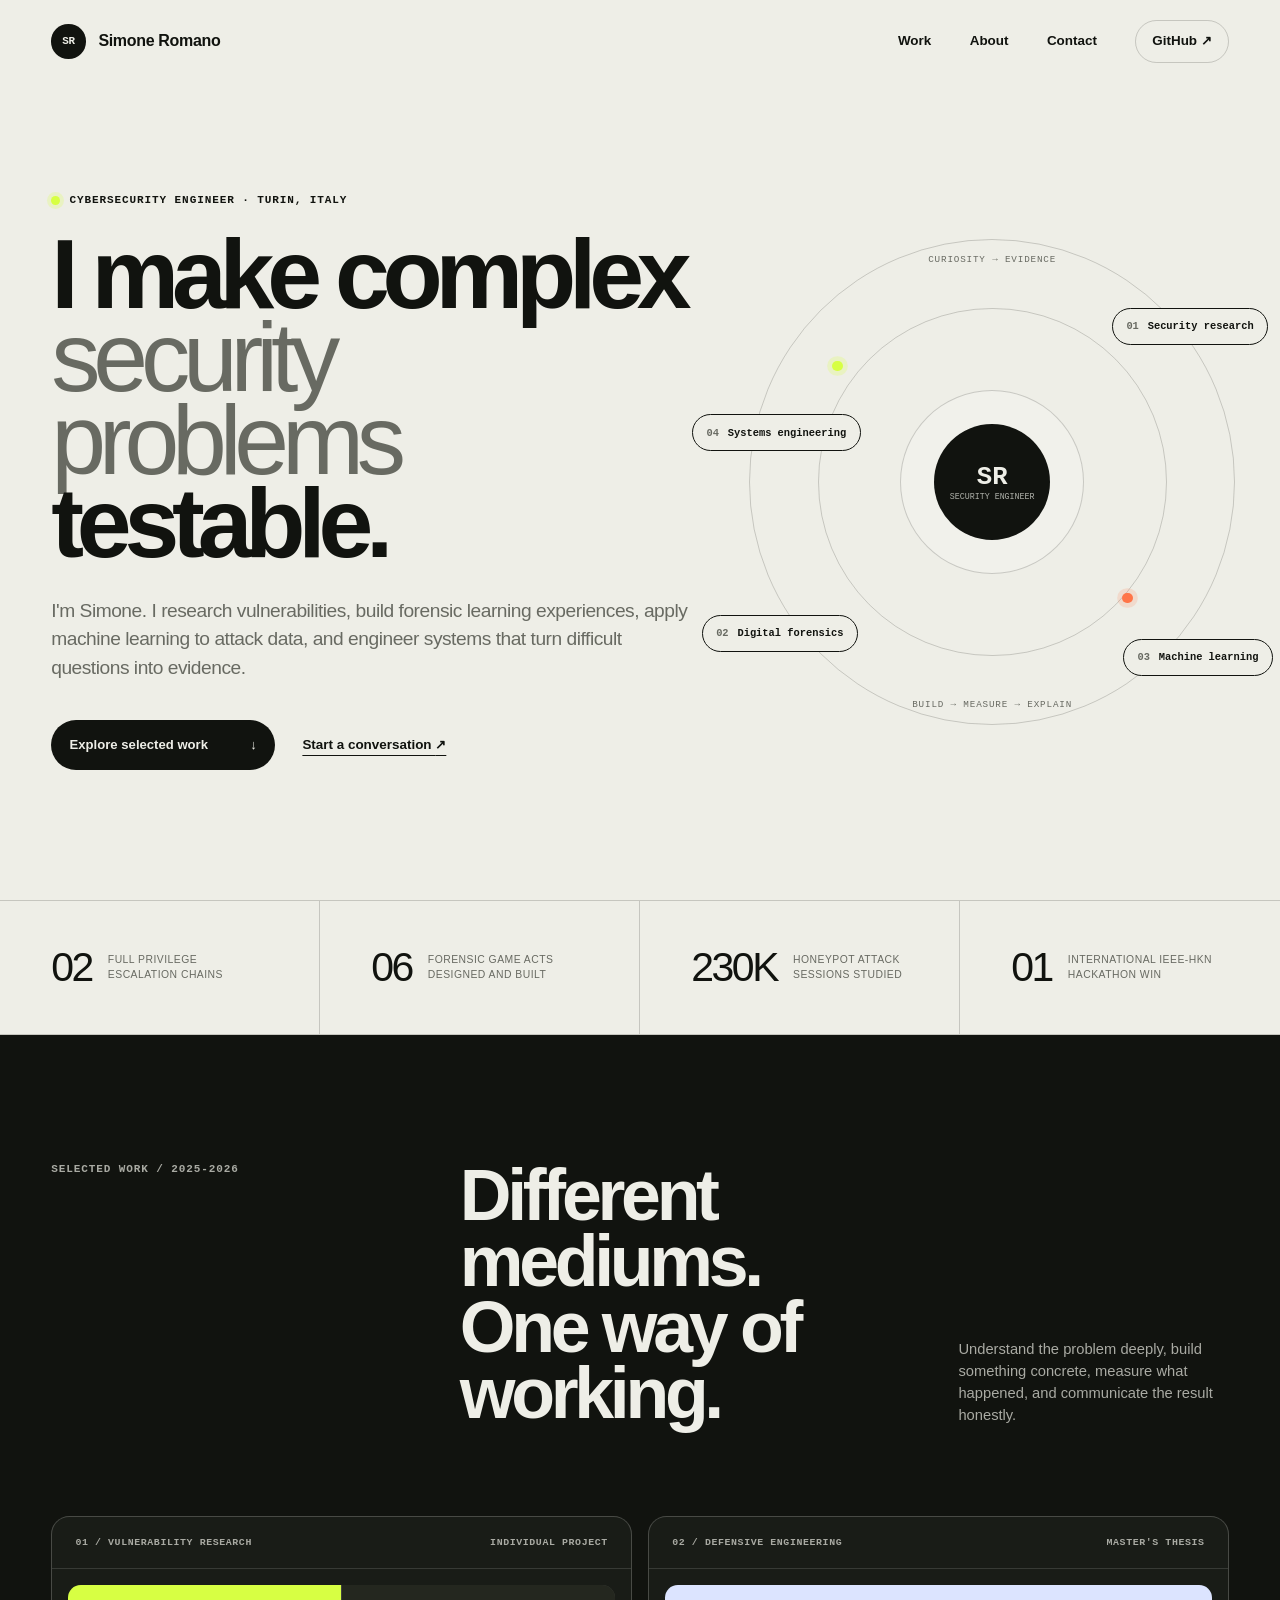
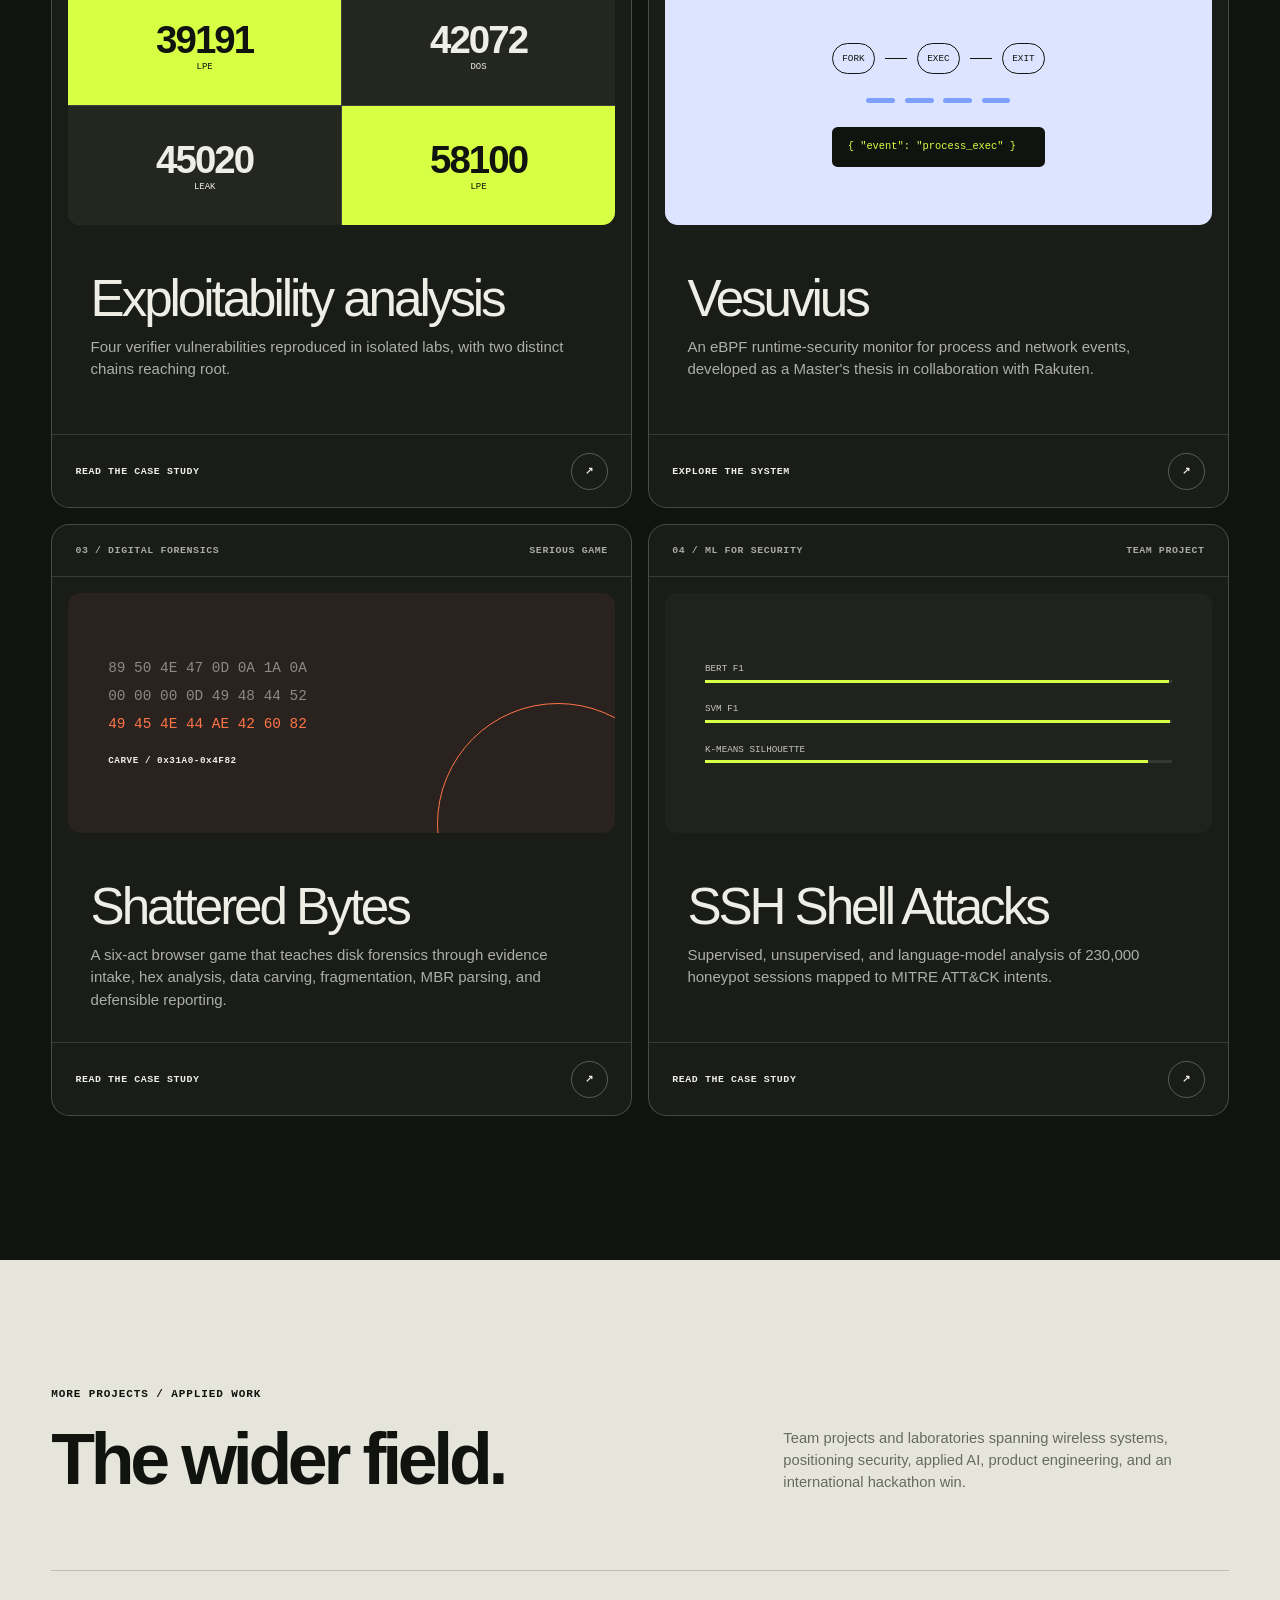
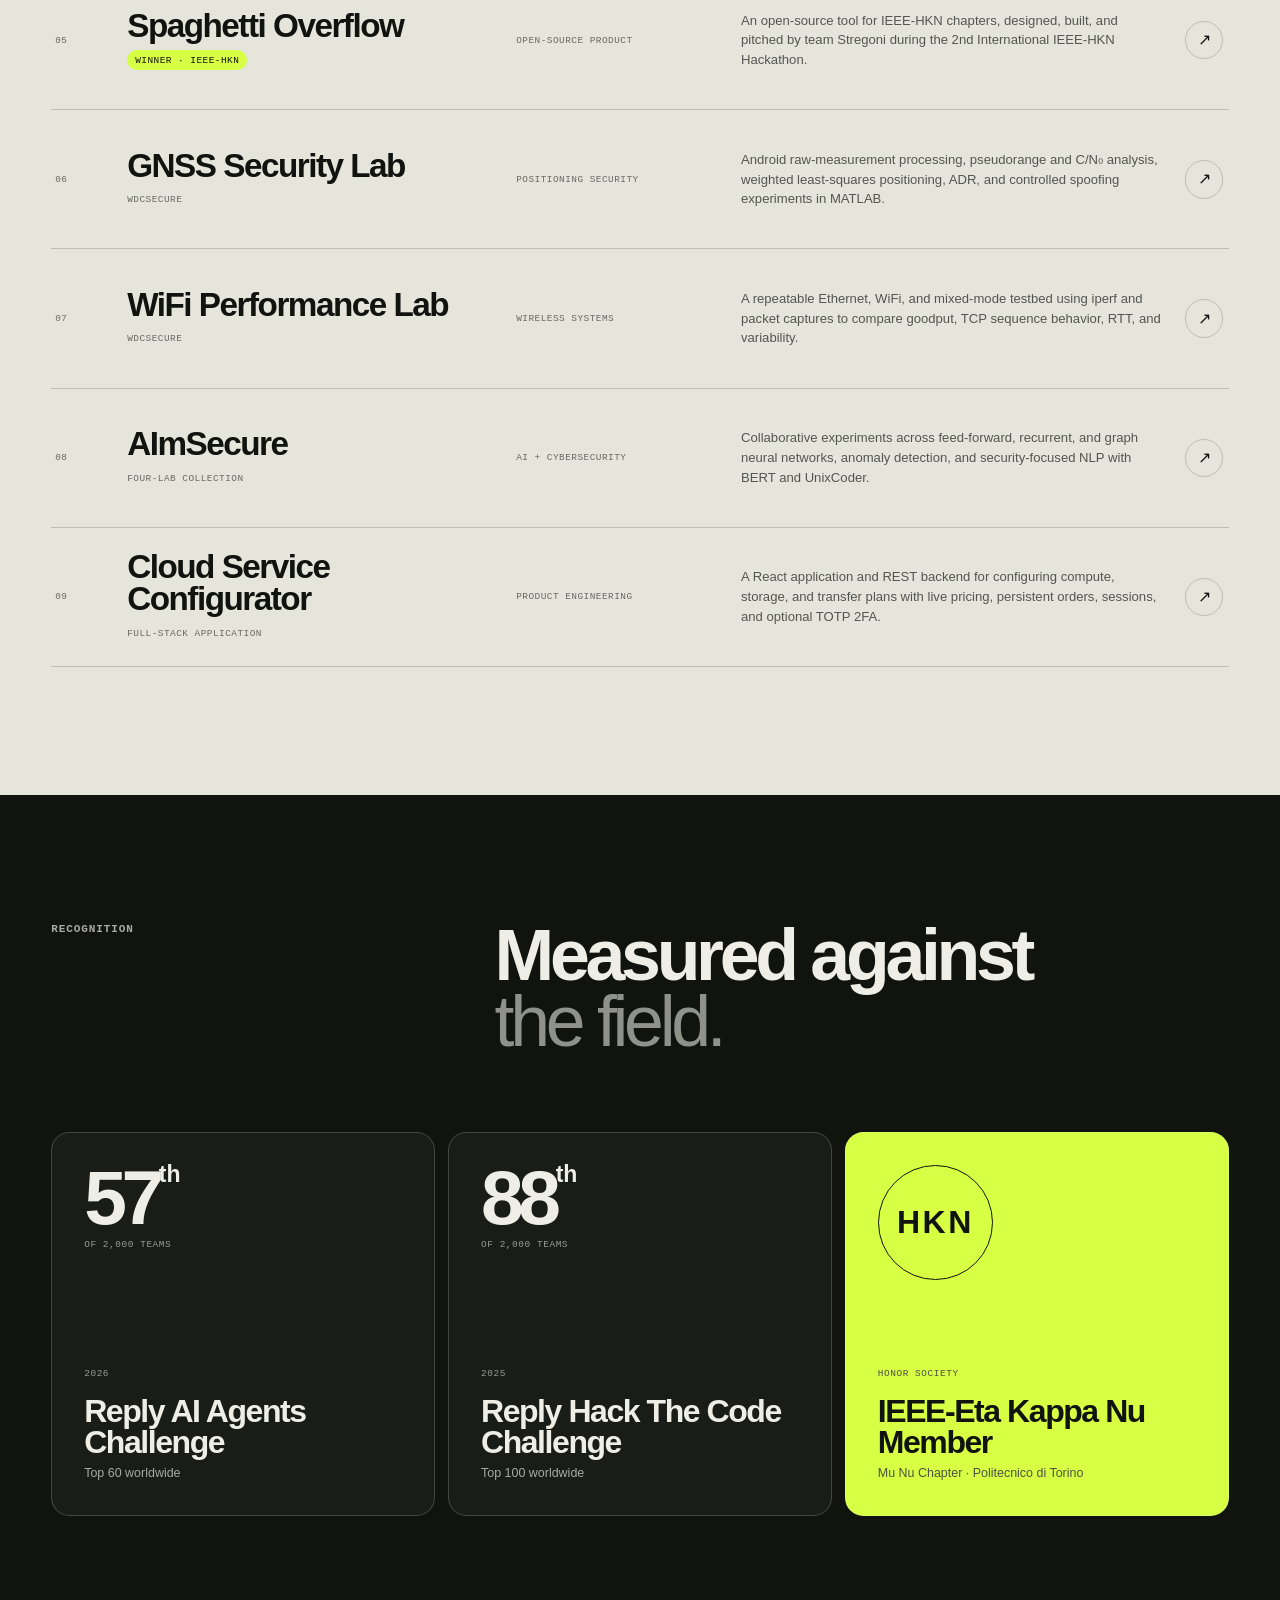
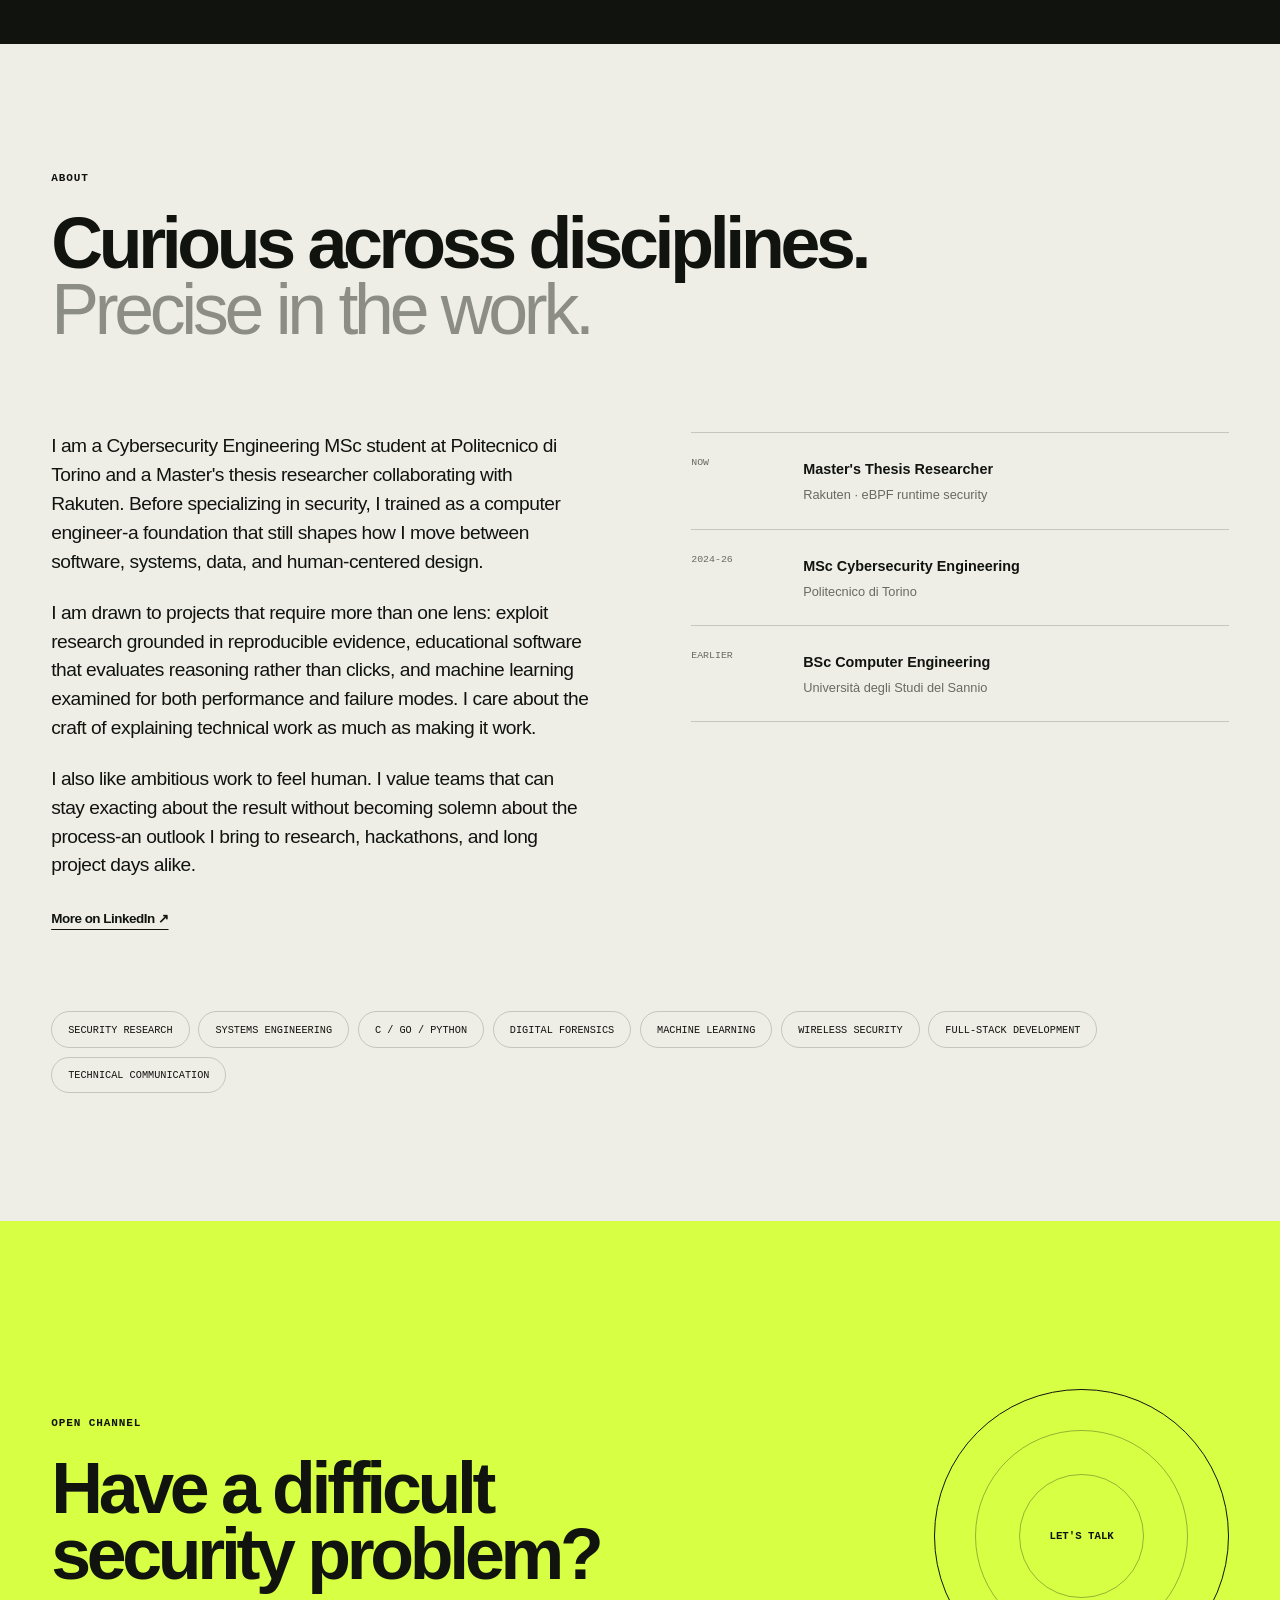
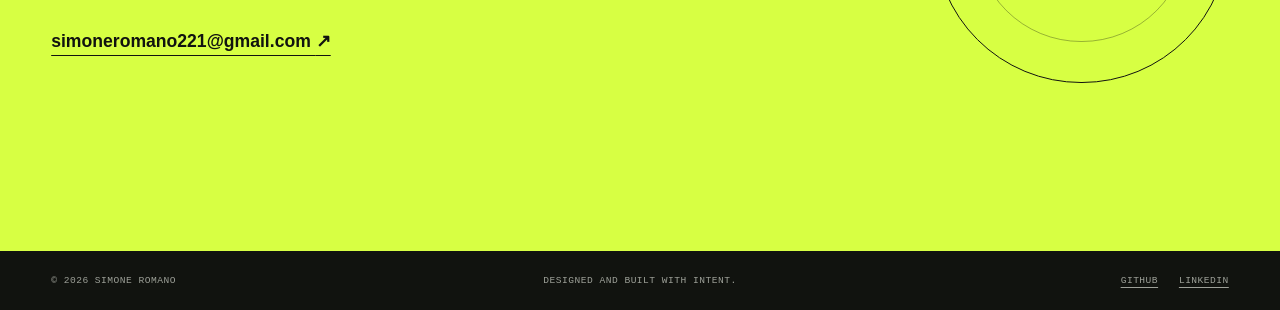
==== index.html @ d818095f "feat(portfolio):first implementation" ====
<!doctype html>
<html lang="en">
<head>
  <meta charset="utf-8">
  <meta name="viewport" content="width=device-width, initial-scale=1">
  <meta name="description" content="Simone Romano is a cybersecurity engineer working across security research, digital forensics, intelligent systems, and software engineering.">
  <meta name="theme-color" content="#11130f">
  <meta property="og:title" content="Simone Romano - Cybersecurity Engineer">
  <meta property="og:description" content="Security research, forensic thinking, intelligent systems, and software built with evidence in mind.">
  <meta property="og:type" content="website">
  <meta property="og:url" content="https://sroman0.github.io/">
  <title>Simone Romano - Cybersecurity Engineer</title>
  <script>document.documentElement.classList.add('js')</script>
  <link rel="icon" href="favicon.svg" type="image/svg+xml">
  <link rel="stylesheet" href="styles.css">
  <script src="script.js" defer></script>
</head>
<body>
  <a class="skip-link" href="#main">Skip to content</a>
  <header class="site-header" data-header>
    <a class="wordmark" href="#top" aria-label="Simone Romano, home">
      <span class="wordmark-mark" aria-hidden="true">SR</span>
      <span>Simone Romano</span>
    </a>
    <button class="nav-toggle" type="button" aria-expanded="false" aria-controls="site-nav" data-nav-toggle>
      <span></span><span></span>
      <span class="sr-only">Toggle navigation</span>
    </button>
    <nav id="site-nav" class="site-nav" data-nav>
      <a href="#work">Work</a>
      <a href="#about">About</a>
      <a href="#contact">Contact</a>
      <a class="nav-external" href="https://github.com/sroman0" target="_blank" rel="noreferrer">GitHub <span aria-hidden="true">↗</span></a>
    </nav>
  </header>

  <main id="main">
    <section class="hero" id="top">
      <div class="hero-copy">
        <p class="eyebrow"><span class="status-dot"></span> Cybersecurity engineer · Turin, Italy</p>
        <h1>I make complex<br><em>security problems</em><br>testable.</h1>
        <p class="hero-intro">I'm Simone. I research vulnerabilities, build forensic learning experiences, apply machine learning to attack data, and engineer systems that turn difficult questions into evidence.</p>
        <div class="hero-actions">
          <a class="button button-primary" href="#work">Explore selected work <span aria-hidden="true">↓</span></a>
          <a class="text-link" href="mailto:simoneromano221@gmail.com">Start a conversation <span aria-hidden="true">↗</span></a>
        </div>
      </div>

      <div class="hero-system hero-profile" aria-label="Simone's fields of work: security research, systems, forensics, and machine learning">
        <div class="system-label system-label-top">Curiosity → evidence</div>
        <div class="system-orbit orbit-one"></div>
        <div class="system-orbit orbit-two"></div>
        <div class="system-core">
          <span>SR</span>
          <small>security engineer</small>
        </div>
        <div class="system-node node-offense"><span>01</span> Security research</div>
        <div class="system-node node-defense"><span>02</span> Digital forensics</div>
        <div class="system-node node-ml"><span>03</span> Machine learning</div>
        <div class="system-node node-systems"><span>04</span> Systems engineering</div>
        <div class="system-packet packet-one"></div>
        <div class="system-packet packet-two"></div>
        <div class="system-label system-label-bottom">Build → measure → explain</div>
      </div>
    </section>

    <section class="signal-strip" aria-label="Key outcomes">
      <div class="signal reveal"><strong>02</strong><span>full privilege<br>escalation chains</span></div>
      <div class="signal reveal"><strong>06</strong><span>forensic game acts<br>designed and built</span></div>
      <div class="signal reveal"><strong>230K</strong><span>honeypot attack<br>sessions studied</span></div>
      <div class="signal reveal"><strong>01</strong><span>international IEEE-HKN<br>hackathon win</span></div>
    </section>

    <section class="section work-section" id="work">
      <div class="section-heading reveal">
        <p class="eyebrow">Selected work / 2025-2026</p>
        <h2>Different mediums.<br>One way of working.</h2>
        <p>Understand the problem deeply, build something concrete, measure what happened, and communicate the result honestly.</p>
      </div>

      <div class="project-grid">
        <article class="project project-research reveal">
          <a class="project-hitarea" href="case-studies/ebpf-exploitability.html" aria-label="Read the eBPF exploitability case study"></a>
          <div class="project-meta"><span>01 / Vulnerability research</span><span>Individual project</span></div>
          <div class="research-visual" aria-hidden="true">
            <span><b>39191</b><small>LPE</small></span><span><b>42072</b><small>DoS</small></span><span><b>45020</b><small>Leak</small></span><span><b>58100</b><small>LPE</small></span>
          </div>
          <h3>Exploitability analysis</h3>
          <p>Four verifier vulnerabilities reproduced in isolated labs, with two distinct chains reaching root.</p>
          <div class="project-footer"><span>Read the case study</span><span class="circle-arrow" aria-hidden="true">↗</span></div>
        </article>

        <article class="project project-vesuvius reveal">
          <a class="project-hitarea" href="case-studies/vesuvius.html" aria-label="Read the Vesuvius case study"></a>
          <div class="project-meta"><span>02 / Defensive engineering</span><span>Master's thesis</span></div>
          <div class="vesuvius-visual" aria-hidden="true">
            <div class="event-stream">
              <span>fork</span><i></i><span>exec</span><i></i><span>exit</span>
            </div>
            <div class="event-pipe"><i></i><i></i><i></i><i></i></div>
            <div class="event-output">{ "event": "process_exec" }</div>
          </div>
          <h3>Vesuvius</h3>
          <p>An eBPF runtime-security monitor for process and network events, developed as a Master's thesis in collaboration with Rakuten.</p>
          <div class="project-footer"><span>Explore the system</span><span class="circle-arrow" aria-hidden="true">↗</span></div>
        </article>

        <article class="project project-shattered reveal">
          <a class="project-hitarea" href="case-studies/shattered-bytes.html" aria-label="Read the Shattered Bytes case study"></a>
          <div class="project-meta"><span>03 / Digital forensics</span><span>Serious game</span></div>
          <div class="hex-visual" aria-hidden="true">
            <span>89 50 4E 47 0D 0A 1A 0A</span>
            <span>00 00 00 0D 49 48 44 52</span>
            <span class="hex-focus">49 45 4E 44 AE 42 60 82</span>
            <b>CARVE / 0x31A0-0x4F82</b>
          </div>
          <h3>Shattered Bytes</h3>
          <p>A six-act browser game that teaches disk forensics through evidence intake, hex analysis, data carving, fragmentation, MBR parsing, and defensible reporting.</p>
          <div class="project-footer"><span>Read the case study</span><span class="circle-arrow" aria-hidden="true">↗</span></div>
        </article>

        <article class="project project-ssh reveal">
          <a class="project-hitarea" href="case-studies/ssh-shell-attacks.html" aria-label="Read the SSH Shell Attacks case study"></a>
          <div class="project-meta"><span>04 / ML for security</span><span>Team project</span></div>
          <div class="class-bars" aria-label="Seven attack intent classes">
            <span style="--w: 99.37%">BERT F1</span>
            <span style="--w: 99.66%">SVM F1</span>
            <span style="--w: 94.9%">K-Means silhouette</span>
          </div>
          <h3>SSH Shell Attacks</h3>
          <p>Supervised, unsupervised, and language-model analysis of 230,000 honeypot sessions mapped to MITRE ATT&amp;CK intents.</p>
          <div class="project-footer"><span>Read the case study</span><span class="circle-arrow" aria-hidden="true">↗</span></div>
        </article>
      </div>
    </section>

    <section class="section more-work-section" id="more-work" aria-labelledby="more-work-title">
      <div class="more-work-heading reveal">
        <div>
          <p class="eyebrow">More projects / Applied work</p>
          <h2 id="more-work-title">The wider field.</h2>
        </div>
        <p>Team projects and laboratories spanning wireless systems, positioning security, applied AI, product engineering, and an international hackathon win.</p>
      </div>

      <div class="project-list">
        <a class="project-list-item reveal" href="https://github.com/HKN-HACKATHON/team9-spaghetti-overflow" target="_blank" rel="noreferrer">
          <span class="list-index">05</span>
          <div class="list-title"><h3>Spaghetti Overflow</h3><span class="award-badge">Winner · IEEE-HKN</span></div>
          <span class="list-kind">Open-source product</span>
          <p>An open-source tool for IEEE-HKN chapters, designed, built, and pitched by team Stregoni during the 2nd International IEEE-HKN Hackathon.</p>
          <span class="list-arrow" aria-hidden="true">↗</span>
        </a>

        <a class="project-list-item reveal" href="https://github.com/WDCSecure/LabGNSS" target="_blank" rel="noreferrer">
          <span class="list-index">06</span>
          <div class="list-title"><h3>GNSS Security Lab</h3><span>WDCSecure</span></div>
          <span class="list-kind">Positioning security</span>
          <p>Android raw-measurement processing, pseudorange and C/N₀ analysis, weighted least-squares positioning, ADR, and controlled spoofing experiments in MATLAB.</p>
          <span class="list-arrow" aria-hidden="true">↗</span>
        </a>

        <a class="project-list-item reveal" href="https://github.com/WDCSecure/LabWiFi" target="_blank" rel="noreferrer">
          <span class="list-index">07</span>
          <div class="list-title"><h3>WiFi Performance Lab</h3><span>WDCSecure</span></div>
          <span class="list-kind">Wireless systems</span>
          <p>A repeatable Ethernet, WiFi, and mixed-mode testbed using iperf and packet captures to compare goodput, TCP sequence behavior, RTT, and variability.</p>
          <span class="list-arrow" aria-hidden="true">↗</span>
        </a>

        <a class="project-list-item reveal" href="https://github.com/AImSecure" target="_blank" rel="noreferrer">
          <span class="list-index">08</span>
          <div class="list-title"><h3>AImSecure</h3><span>Four-lab collection</span></div>
          <span class="list-kind">AI + cybersecurity</span>
          <p>Collaborative experiments across feed-forward, recurrent, and graph neural networks, anomaly detection, and security-focused NLP with BERT and UnixCoder.</p>
          <span class="list-arrow" aria-hidden="true">↗</span>
        </a>

        <a class="project-list-item reveal" href="https://github.com/sroman0/Cloud-WebApp" target="_blank" rel="noreferrer">
          <span class="list-index">09</span>
          <div class="list-title"><h3>Cloud Service Configurator</h3><span>Full-stack application</span></div>
          <span class="list-kind">Product engineering</span>
          <p>A React application and REST backend for configuring compute, storage, and transfer plans with live pricing, persistent orders, sessions, and optional TOTP 2FA.</p>
          <span class="list-arrow" aria-hidden="true">↗</span>
        </a>
      </div>
    </section>

    <section class="section recognition-section" aria-labelledby="recognition-title">
      <div class="recognition-heading reveal">
        <p class="eyebrow">Recognition</p>
        <h2 id="recognition-title">Measured against<br><em>the field.</em></h2>
      </div>

      <div class="recognition-grid">
        <article class="recognition-card reveal">
          <div class="recognition-rank"><strong>57<sup>th</sup></strong><span>of 2,000 teams</span></div>
          <div><span class="recognition-year">2026</span><h3>Reply AI Agents Challenge</h3><p>Top 60 worldwide</p></div>
        </article>
        <article class="recognition-card reveal">
          <div class="recognition-rank"><strong>88<sup>th</sup></strong><span>of 2,000 teams</span></div>
          <div><span class="recognition-year">2025</span><h3>Reply Hack The Code Challenge</h3><p>Top 100 worldwide</p></div>
        </article>
        <article class="recognition-card recognition-card-honor reveal">
          <div class="recognition-seal" aria-hidden="true">ΗΚΝ</div>
          <div><span class="recognition-year">Honor society</span><h3>IEEE-Eta Kappa Nu Member</h3><p>Mu Nu Chapter · Politecnico di Torino</p></div>
        </article>
      </div>
    </section>

    <section class="section about-section" id="about">
      <div class="about-statement reveal">
        <p class="eyebrow">About</p>
        <h2>Curious across disciplines.<br><em>Precise in the work.</em></h2>
      </div>
      <div class="about-grid">
        <div class="about-copy reveal">
          <p>I am a Cybersecurity Engineering MSc student at Politecnico di Torino and a Master's thesis researcher collaborating with Rakuten. Before specializing in security, I trained as a computer engineer-a foundation that still shapes how I move between software, systems, data, and human-centered design.</p>
          <p>I am drawn to projects that require more than one lens: exploit research grounded in reproducible evidence, educational software that evaluates reasoning rather than clicks, and machine learning examined for both performance and failure modes. I care about the craft of explaining technical work as much as making it work.</p>
          <p>I also like ambitious work to feel human. I value teams that can stay exacting about the result without becoming solemn about the process-an outlook I bring to research, hackathons, and long project days alike.</p>
          <a class="text-link" href="https://www.linkedin.com/in/simone-romano-383277307/" target="_blank" rel="noreferrer">More on LinkedIn <span aria-hidden="true">↗</span></a>
        </div>
        <div class="timeline reveal">
          <div class="timeline-item">
            <span>Now</span>
            <div><strong>Master's Thesis Researcher</strong><p>Rakuten · eBPF runtime security</p></div>
          </div>
          <div class="timeline-item">
            <span>2024-26</span>
            <div><strong>MSc Cybersecurity Engineering</strong><p>Politecnico di Torino</p></div>
          </div>
          <div class="timeline-item">
            <span>Earlier</span>
            <div><strong>BSc Computer Engineering</strong><p>Università degli Studi del Sannio</p></div>
          </div>
        </div>
      </div>
      <div class="capability-row reveal">
        <span>Security research</span><span>Systems engineering</span><span>C / Go / Python</span><span>Digital forensics</span><span>Machine learning</span><span>Wireless security</span><span>Full-stack development</span><span>Technical communication</span>
      </div>
    </section>

    <section class="contact-section" id="contact">
      <div class="contact-copy reveal">
        <p class="eyebrow">Open channel</p>
        <h2>Have a difficult<br>security problem?</h2>
        <a class="contact-email" href="mailto:simoneromano221@gmail.com">simoneromano221@gmail.com <span aria-hidden="true">↗</span></a>
      </div>
      <div class="contact-orbit reveal" aria-hidden="true"><span>Let's talk</span></div>
    </section>
  </main>

  <footer class="site-footer">
    <span>© <span data-year></span> Simone Romano</span>
    <span>Designed and built with intent.</span>
    <div><a href="https://github.com/sroman0" target="_blank" rel="noreferrer">GitHub</a><a href="https://www.linkedin.com/in/simone-romano-383277307/" target="_blank" rel="noreferrer">LinkedIn</a></div>
  </footer>
</body>
</html>
---- styles.css ----
:root {
  --ink: #11130f;
  --paper: #eeeee7;
  --paper-2: #e5e5dc;
  --muted: #686a62;
  --line: rgba(17, 19, 15, .18);
  --acid: #d7ff43;
  --blue: #7d9fff;
  --orange: #ff7548;
  --display: "Arial Narrow", "Helvetica Neue", Arial, sans-serif;
  --sans: Inter, "Helvetica Neue", Arial, sans-serif;
  --mono: "SFMono-Regular", Consolas, "Liberation Mono", monospace;
  --gutter: clamp(1.25rem, 4vw, 4.5rem);
  --radius: 1.15rem;
}

* { box-sizing: border-box; }
html { scroll-behavior: smooth; background: var(--paper); }
body { margin: 0; color: var(--ink); background: var(--paper); font-family: var(--sans); line-height: 1.5; -webkit-font-smoothing: antialiased; }
a { color: inherit; }
button, a { -webkit-tap-highlight-color: transparent; }
::selection { background: var(--acid); color: var(--ink); }
.sr-only { position: absolute; width: 1px; height: 1px; overflow: hidden; clip: rect(0,0,0,0); white-space: nowrap; }
.skip-link { position: fixed; top: .5rem; left: .5rem; z-index: 100; padding: .7rem 1rem; transform: translateY(-150%); background: var(--acid); color: var(--ink); }
.skip-link:focus { transform: translateY(0); }

.site-header { position: fixed; z-index: 50; top: 0; left: 0; right: 0; display: flex; align-items: center; justify-content: space-between; min-height: 5.25rem; padding: 0 var(--gutter); border-bottom: 1px solid transparent; transition: background .25s, border-color .25s; }
.site-header.scrolled { background: rgba(238,238,231,.88); border-color: var(--line); backdrop-filter: blur(16px); }
.wordmark { display: flex; align-items: center; gap: .8rem; font-weight: 650; text-decoration: none; letter-spacing: -.02em; }
.wordmark-mark { display: grid; place-items: center; width: 2.15rem; height: 2.15rem; background: var(--ink); color: var(--paper); border-radius: 50%; font: 700 .68rem var(--mono); }
.site-nav { display: flex; align-items: center; gap: clamp(1.2rem, 3vw, 2.75rem); font-size: .84rem; font-weight: 600; }
.site-nav a { text-decoration: none; }
.site-nav a:not(.nav-external) { position: relative; }
.site-nav a:not(.nav-external)::after { content: ""; position: absolute; left: 0; right: 100%; bottom: -.3rem; height: 1px; background: currentColor; transition: right .2s; }
.site-nav a:hover::after { right: 0; }
.nav-external { border: 1px solid var(--line); border-radius: 2rem; padding: .65rem 1rem; }
.nav-toggle { display: none; border: 0; background: transparent; width: 2.5rem; height: 2.5rem; padding: .65rem; }
.nav-toggle span:not(.sr-only) { display: block; height: 1px; background: var(--ink); margin: .35rem 0; transition: transform .2s; }

.hero { min-height: 100svh; display: grid; grid-template-columns: minmax(0,1.15fr) minmax(22rem,.85fr); align-items: center; gap: 5vw; padding: 8rem var(--gutter) 4rem; overflow: hidden; }
.eyebrow { display: flex; align-items: center; gap: .6rem; margin: 0 0 1.7rem; font: 600 .69rem var(--mono); letter-spacing: .08em; text-transform: uppercase; }
.status-dot { width: .55rem; height: .55rem; border-radius: 50%; background: var(--acid); box-shadow: 0 0 0 .25rem rgba(215,255,67,.22); }
h1, h2, h3, p { margin-top: 0; }
h1 { margin-bottom: 2rem; font-family: var(--display); font-size: clamp(3.5rem, 7.7vw, 8.2rem); font-weight: 600; letter-spacing: -.073em; line-height: .84; }
h1 em, h2 em { color: var(--muted); font-style: normal; font-weight: 400; }
.hero-intro { max-width: 43rem; margin-bottom: 2.3rem; font-size: clamp(1.05rem, 1.5vw, 1.35rem); color: var(--muted); letter-spacing: -.025em; }
.hero-actions { display: flex; align-items: center; gap: 1.7rem; flex-wrap: wrap; }
.button { display: inline-flex; align-items: center; justify-content: space-between; min-width: 14rem; gap: 1rem; padding: .95rem 1.15rem; border-radius: 2.5rem; font-size: .82rem; font-weight: 650; text-decoration: none; transition: transform .2s, background .2s; }
.button:hover { transform: translateY(-2px); }
.button-primary { background: var(--ink); color: var(--paper); }
.button-primary:hover { background: #292d24; }
.text-link { display: inline-block; font-size: .84rem; font-weight: 650; text-underline-offset: .35rem; text-decoration-thickness: 1px; }

.hero-system { position: relative; justify-self: center; width: min(38vw, 33rem); aspect-ratio: 1; border: 1px solid var(--line); border-radius: 50%; }
.system-orbit { position: absolute; border: 1px solid var(--line); border-radius: 50%; }
.orbit-one { inset: 14%; }
.orbit-two { inset: 31%; background: rgba(255,255,255,.18); }
.system-core { position: absolute; inset: 38%; display: grid; place-content: center; text-align: center; border-radius: 50%; background: var(--ink); color: var(--paper); }
.system-core span { font: 700 clamp(1.2rem, 2vw, 2rem) var(--mono); }
.system-core small { font: .52rem var(--mono); text-transform: uppercase; color: #aeb0a9; }
.system-node { position: absolute; display: flex; align-items: center; gap: .55rem; padding: .72rem .85rem; border: 1px solid var(--ink); border-radius: 2rem; background: var(--paper); font: 600 .65rem var(--mono); white-space: nowrap; }
.system-node span { color: var(--muted); }
.node-offense { top: 14%; right: -7%; }
.node-defense { bottom: 15%; left: -10%; }
.node-ml { right: -8%; bottom: 10%; }
.node-systems { left: -12%; top: 36%; }
.system-label { position: absolute; font: .58rem var(--mono); color: var(--muted); text-transform: uppercase; letter-spacing: .09em; }
.system-label-top { top: 3%; left: 50%; transform: translateX(-50%); }
.system-label-bottom { bottom: 3%; left: 50%; transform: translateX(-50%); }
.system-packet { position: absolute; width: .65rem; height: .65rem; border-radius: 50%; background: var(--acid); box-shadow: 0 0 0 .3rem rgba(215,255,67,.22); }
.packet-one { top: 25%; left: 17%; animation: pulse 2.6s ease-in-out infinite; }
.packet-two { right: 21%; bottom: 25%; background: var(--orange); box-shadow: 0 0 0 .3rem rgba(255,117,72,.17); animation: pulse 2.6s .9s ease-in-out infinite; }
@keyframes pulse { 50% { transform: scale(.55); opacity: .5; } }

.signal-strip { display: grid; grid-template-columns: repeat(4,1fr); border-top: 1px solid var(--line); border-bottom: 1px solid var(--line); }
.signal { display: flex; align-items: center; gap: 1rem; min-height: 8.3rem; padding: 1.6rem var(--gutter); border-right: 1px solid var(--line); }
.signal:last-child { border-right: 0; }
.signal strong { font: 500 clamp(2rem,3.2vw,3.6rem) var(--display); letter-spacing: -.06em; }
.signal span { font-size: .65rem; color: var(--muted); text-transform: uppercase; letter-spacing: .045em; line-height: 1.45; }

.section { padding: clamp(6rem, 10vw, 10rem) var(--gutter); }
.work-section { background: var(--ink); color: var(--paper); }
.section-heading { display: grid; grid-template-columns: 1fr 1.25fr .75fr; gap: 3rem; align-items: end; margin-bottom: clamp(4rem,7vw,7rem); }
.section-heading .eyebrow { align-self: start; color: #a9aaa3; }
.section-heading h2, .about-statement h2, .contact-section h2 { margin: 0; font-family: var(--display); font-size: clamp(3rem, 5.6vw, 6.3rem); font-weight: 550; letter-spacing: -.06em; line-height: .92; }
.section-heading p:last-child { margin: 0; color: #a9aaa3; font-size: .92rem; }

.project { position: relative; overflow: hidden; border: 1px solid rgba(238,238,231,.22); border-radius: var(--radius); background: #191c17; transition: transform .3s, border-color .3s; }
.project:hover { transform: translateY(-4px); border-color: rgba(238,238,231,.5); }
.project-hitarea { position: absolute; inset: 0; z-index: 2; }
.project-meta, .project-footer { display: flex; align-items: center; justify-content: space-between; font: 600 .62rem var(--mono); text-transform: uppercase; letter-spacing: .06em; color: #a9aaa3; }
.project-meta { padding: 1.25rem 1.45rem; border-bottom: 1px solid rgba(238,238,231,.14); }
.project-body { display: grid; grid-template-columns: 1fr auto; align-items: end; gap: 2rem; padding: clamp(2rem,5vw,5.2rem); min-height: 30rem; }
.project h3 { margin: 0 0 1.4rem; font-family: var(--display); font-size: clamp(2.3rem,4.8vw,5.3rem); font-weight: 540; letter-spacing: -.06em; line-height: .91; }
.project p { max-width: 42rem; color: #adafa8; font-size: .94rem; }
.tag-list { display: flex; gap: .5rem; flex-wrap: wrap; margin: 2rem 0 0; padding: 0; list-style: none; }
.tag-list li { padding: .5rem .7rem; border: 1px solid rgba(238,238,231,.22); border-radius: 2rem; font: .61rem var(--mono); color: #c9cac3; }
.project-result { min-width: 13rem; padding: 1.5rem; border-radius: .8rem; background: var(--acid); color: var(--ink); }
.project-result .result-label { display: block; margin-bottom: 2.5rem; font: 700 .58rem var(--mono); text-transform: uppercase; }
.project-result strong { display: block; font: 600 3.7rem var(--display); letter-spacing: -.07em; line-height: 1; }
.project-result span:last-child { font: .61rem var(--mono); text-transform: uppercase; line-height: 1.4; }
.project-footer { padding: 1.1rem 1.45rem; border-top: 1px solid rgba(238,238,231,.14); color: var(--paper); }
.circle-arrow { display: grid; place-items: center; width: 2.3rem; height: 2.3rem; border: 1px solid rgba(238,238,231,.3); border-radius: 50%; transition: background .2s, color .2s; }
.project:hover .circle-arrow { background: var(--paper); color: var(--ink); }
.project-grid { display: grid; grid-template-columns: 1fr 1fr; gap: 1rem; margin: 1rem 0; }
.project-grid .project { display: flex; flex-direction: column; min-height: 37rem; }
.project-grid h3, .project-grid p { padding-left: clamp(1.5rem,3vw,3rem); padding-right: clamp(1.5rem,3vw,3rem); }
.project-grid h3 { margin-top: 2.2rem; margin-bottom: .8rem; font-size: clamp(2.5rem,4vw,4.6rem); }
.project-grid .project-footer { margin-top: auto; }
.research-visual { display: grid; grid-template-columns: 1fr 1fr; gap: 1px; min-height: 15rem; margin: 1rem; border-radius: .8rem; overflow: hidden; background: rgba(238,238,231,.18); }
.research-visual span { display: grid; place-content: center; text-align: center; background: #24271f; }
.research-visual span:first-child, .research-visual span:last-child { background: var(--acid); color: var(--ink); }
.research-visual b { font: 550 clamp(1.5rem,3vw,2.8rem) var(--display); letter-spacing: -.05em; }
.research-visual small { font: .56rem var(--mono); text-transform: uppercase; }
.vesuvius-visual { display: grid; place-content: center; gap: 1.5rem; min-height: 15rem; margin: 1rem; border-radius: .8rem; background: #dce4ff; color: var(--ink); font-family: var(--mono); }
.event-stream { display: flex; align-items: center; gap: .6rem; font-size: .58rem; text-transform: uppercase; }
.event-stream span { padding: .45rem .6rem; border: 1px solid var(--ink); border-radius: 2rem; }
.event-stream i { width: 1.4rem; height: 1px; background: var(--ink); }
.event-pipe { display: flex; gap: .6rem; justify-content: center; }
.event-pipe i { width: 1.8rem; height: .34rem; border-radius: 1rem; background: var(--blue); animation: pipe 1.7s infinite alternate; }
.event-pipe i:nth-child(2) { animation-delay: .2s; }.event-pipe i:nth-child(3) { animation-delay: .4s; }.event-pipe i:nth-child(4) { animation-delay: .6s; }
@keyframes pipe { to { background: var(--ink); transform: translateX(.25rem); } }
.event-output { padding: .75rem 1rem; background: var(--ink); color: var(--acid); border-radius: .35rem; font-size: .65rem; }
.hex-visual { position: relative; display: grid; align-content: center; gap: .75rem; min-height: 15rem; margin: 1rem; padding: 2.5rem; border-radius: .8rem; background: #29221e; color: #8f8983; font: clamp(.65rem,1.4vw,.9rem) var(--mono); overflow: hidden; }
.hex-visual::after { content: ""; position: absolute; width: 15rem; height: 15rem; right: -4rem; bottom: -7rem; border: 1px solid var(--orange); border-radius: 50%; }
.hex-focus { color: var(--orange); }
.hex-visual b { margin-top: .7rem; color: var(--paper); font-size: .58rem; letter-spacing: .06em; }
.project-ssh .project-body { min-height: auto; grid-template-columns: 1fr 1fr; }
.project-ssh h3 { font-size: clamp(2.5rem,4vw,4.6rem); }
.class-bars { display: grid; align-content: center; gap: 1.3rem; min-height: 15rem; margin: 1rem; padding: 2.5rem; border-radius: .8rem; background: #20231d; font: .58rem var(--mono); text-transform: uppercase; }
.class-bars span { position: relative; display: block; padding-bottom: .35rem; border-bottom: 3px solid #343830; color: #c4c5be; }
.class-bars span::after { content: ""; position: absolute; bottom: -3px; left: 0; width: var(--w); height: 3px; background: var(--acid); }

.more-work-section { background: var(--paper-2); }
.more-work-heading { display: grid; grid-template-columns: 1.2fr .8fr; gap: 4rem; align-items: end; margin-bottom: clamp(3rem,6vw,5rem); }
.more-work-heading h2 { margin: 0; font: 550 clamp(3rem,5.6vw,6rem)/.92 var(--display); letter-spacing: -.06em; }
.more-work-heading > p { max-width: 31rem; margin: 0; color: var(--muted); font-size: .92rem; }
.project-list { border-top: 1px solid var(--line); }
.project-list-item { display: grid; grid-template-columns: 3rem minmax(13rem,1fr) minmax(9rem,.55fr) minmax(18rem,1.15fr) 2.5rem; gap: 1.5rem; align-items: center; min-height: 8.7rem; padding: 1.4rem .25rem; border-bottom: 1px solid var(--line); text-decoration: none; transition: padding .25s, background .25s; }
.project-list-item:hover { padding-left: 1rem; padding-right: 1rem; background: rgba(255,255,255,.35); }
.list-index, .list-kind, .list-title > span { font: .59rem var(--mono); text-transform: uppercase; letter-spacing: .05em; color: var(--muted); }
.list-title h3 { margin: 0 0 .25rem; font: 550 clamp(1.55rem,2.6vw,2.7rem)/.95 var(--display); letter-spacing: -.045em; }
.project-list-item p { margin: 0; color: #53564f; font-size: .82rem; }
.award-badge { display: inline-flex; padding: .28rem .5rem; border-radius: 1rem; background: var(--acid); color: var(--ink) !important; }
.list-arrow { display: grid; place-items: center; width: 2.4rem; height: 2.4rem; border: 1px solid var(--line); border-radius: 50%; transition: background .2s, color .2s; }
.project-list-item:hover .list-arrow { background: var(--ink); color: var(--paper); }

.recognition-section { background: var(--ink); color: var(--paper); }
.recognition-heading { display: grid; grid-template-columns: .7fr 1.3fr; gap: 3rem; align-items: start; margin-bottom: clamp(3rem,6vw,6rem); }
.recognition-heading .eyebrow { color: #a9aaa3; }
.recognition-heading h2 { margin: 0; font: 550 clamp(3rem,5.6vw,6rem)/.92 var(--display); letter-spacing: -.06em; }
.recognition-heading h2 em { color: #8f918a; }
.recognition-grid { display: grid; grid-template-columns: repeat(3,1fr); gap: .8rem; }
.recognition-card { display: flex; flex-direction: column; justify-content: space-between; min-height: 24rem; padding: clamp(1.4rem,2.5vw,2.3rem); border: 1px solid rgba(238,238,231,.2); border-radius: var(--radius); background: #191c17; }
.recognition-rank strong { display: block; font: 550 clamp(3.5rem,6vw,6.5rem)/.85 var(--display); letter-spacing: -.07em; }
.recognition-rank sup { font-size: .3em; vertical-align: top; letter-spacing: 0; }
.recognition-rank > span, .recognition-year { font: .59rem var(--mono); text-transform: uppercase; letter-spacing: .06em; color: #999c94; }
.recognition-card h3 { margin: .8rem 0 .35rem; font: 550 clamp(1.5rem,2.5vw,2.5rem)/.98 var(--display); letter-spacing: -.045em; }
.recognition-card p { margin: 0; color: #a9aaa3; font-size: .78rem; }
.recognition-card-honor { background: var(--acid); color: var(--ink); }
.recognition-card-honor .recognition-year, .recognition-card-honor p { color: #4d5142; }
.recognition-seal { display: grid; place-items: center; width: clamp(5rem,9vw,8rem); aspect-ratio: 1; border: 1px solid var(--ink); border-radius: 50%; font: 600 clamp(1.2rem,2.5vw,2.2rem) var(--display); letter-spacing: .08em; }

.about-section { background: var(--paper); }
.about-statement { max-width: 80rem; margin-bottom: clamp(4rem,7vw,7rem); }
.about-statement h2 em { color: #8c8e85; }
.about-grid { display: grid; grid-template-columns: 1fr 1fr; gap: clamp(3rem,8vw,9rem); }
.about-copy { max-width: 38rem; font-size: clamp(1.05rem,1.5vw,1.3rem); letter-spacing: -.025em; }
.about-copy p { margin-bottom: 1.4rem; }
.timeline { border-top: 1px solid var(--line); }
.timeline-item { display: grid; grid-template-columns: 6rem 1fr; gap: 1rem; padding: 1.5rem 0; border-bottom: 1px solid var(--line); }
.timeline-item > span { font: .62rem var(--mono); color: var(--muted); text-transform: uppercase; }
.timeline-item strong { font-size: .9rem; }
.timeline-item p { margin: .25rem 0 0; color: var(--muted); font-size: .8rem; }
.capability-row { display: flex; flex-wrap: wrap; gap: .55rem; margin-top: 5rem; }
.capability-row span { padding: .7rem 1rem; border: 1px solid var(--line); border-radius: 2rem; font: .64rem var(--mono); text-transform: uppercase; }

.contact-section { display: grid; grid-template-columns: 1fr auto; align-items: center; min-height: 70vh; gap: 3rem; padding: clamp(5rem,10vw,10rem) var(--gutter); background: var(--acid); }
.contact-section h2 { margin-bottom: 2.5rem; }
.contact-email { font-size: clamp(.85rem,1.4vw,1.1rem); font-weight: 650; text-underline-offset: .5rem; overflow-wrap: anywhere; }
.contact-orbit { display: grid; place-items: center; width: clamp(10rem,23vw,20rem); aspect-ratio: 1; border: 1px solid var(--ink); border-radius: 50%; }
.contact-orbit::before, .contact-orbit::after { content: ""; position: absolute; border: 1px solid rgba(17,19,15,.32); border-radius: 50%; }
.contact-orbit::before { width: 72%; height: 72%; }.contact-orbit::after { width: 42%; height: 42%; }
.contact-orbit { position: relative; }
.contact-orbit span { z-index: 1; font: 700 .67rem var(--mono); text-transform: uppercase; }
.site-footer { display: grid; grid-template-columns: 1fr 1fr 1fr; padding: 1.5rem var(--gutter); background: var(--ink); color: #9da098; font: .6rem var(--mono); text-transform: uppercase; letter-spacing: .05em; }
.site-footer > span:nth-child(2) { text-align: center; }
.site-footer div { display: flex; justify-content: flex-end; gap: 1.3rem; }
.site-footer a { text-underline-offset: .25rem; }

.reveal { opacity: 1; transform: none; }
.js .reveal { opacity: 0; transform: translateY(1.4rem); transition: opacity .7s ease, transform .7s cubic-bezier(.2,.7,.2,1); }
.js .reveal.visible { opacity: 1; transform: none; }

/* Case studies */
.case-body { background: var(--paper); }
.case-header { position: static; }
.case-main { padding: 0 var(--gutter) 8rem; }
.case-hero { padding: clamp(4rem,8vw,8rem) 0 4rem; border-bottom: 1px solid var(--line); }
.case-kicker { display: flex; justify-content: space-between; margin-bottom: 4rem; font: 600 .64rem var(--mono); text-transform: uppercase; color: var(--muted); }
.case-hero h1 { max-width: 78rem; margin-bottom: 3rem; font-size: clamp(3.8rem,8vw,8.5rem); }
.case-summary { display: grid; grid-template-columns: 1.3fr .7fr; gap: 5vw; align-items: end; }
.case-summary > p { max-width: 50rem; margin: 0; font-size: clamp(1.15rem,2vw,1.65rem); letter-spacing: -.03em; }
.case-facts { display: grid; grid-template-columns: 1fr 1fr; border-top: 1px solid var(--line); }
.case-facts div { padding: 1rem 0; border-bottom: 1px solid var(--line); }
.case-facts div:nth-child(odd) { padding-right: 1rem; }
.case-facts span { display: block; font: .56rem var(--mono); text-transform: uppercase; color: var(--muted); }
.case-facts strong { font-size: .76rem; }
.case-content { max-width: 76rem; margin: 0 auto; }
.case-section { display: grid; grid-template-columns: minmax(12rem,.45fr) minmax(0,1fr); gap: 6vw; padding: clamp(4rem,8vw,8rem) 0; border-bottom: 1px solid var(--line); }
.case-section-label { font: 600 .64rem var(--mono); text-transform: uppercase; color: var(--muted); }
.case-prose h2 { margin: 0 0 2rem; font-family: var(--display); font-size: clamp(2.6rem,4.8vw,5rem); font-weight: 550; letter-spacing: -.055em; line-height: .95; }
.case-prose h3 { margin: 3rem 0 1rem; font-size: 1rem; }
.case-prose p, .case-prose li { max-width: 52rem; color: #4e504a; font-size: clamp(.95rem,1.3vw,1.1rem); }
.case-prose ul { padding-left: 1.1rem; }
.outcome-grid { display: grid; grid-template-columns: repeat(2,1fr); gap: .75rem; margin-top: 2.5rem; }
.outcome-card { min-height: 14rem; padding: 1.5rem; border: 1px solid var(--line); border-radius: .8rem; background: rgba(255,255,255,.2); }
.outcome-card.accent { background: var(--ink); color: var(--paper); }
.outcome-card span { font: .58rem var(--mono); text-transform: uppercase; color: var(--muted); }
.outcome-card.accent span, .outcome-card.accent p { color: #aeb0a9; }
.outcome-card strong { display: block; margin: 2.4rem 0 .5rem; font: 550 clamp(1.5rem,2.5vw,2.5rem) var(--display); letter-spacing: -.04em; }
.outcome-card p { margin: 0; font-size: .78rem; }
.flow-diagram { display: flex; align-items: center; gap: .5rem; margin: 2.5rem 0; overflow-x: auto; padding-bottom: .5rem; }
.flow-diagram span { flex: 0 0 auto; padding: .75rem .9rem; border: 1px solid var(--ink); border-radius: 2rem; font: .58rem var(--mono); text-transform: uppercase; }
.flow-diagram i { flex: 0 0 1.8rem; height: 1px; background: var(--ink); }
.callout { margin-top: 2.5rem; padding: 1.5rem; border-left: 3px solid var(--orange); background: var(--paper-2); }
.callout strong { display: block; margin-bottom: .6rem; font: .63rem var(--mono); text-transform: uppercase; }
.callout p { margin: 0; font-size: .84rem; }
.case-prose code { padding: .12rem .3rem; border-radius: .2rem; background: var(--paper-2); color: var(--ink); font: .86em var(--mono); }
.case-next { display: flex; align-items: center; justify-content: space-between; padding: 3rem 0 0; text-decoration: none; }
.case-next span { font: .63rem var(--mono); text-transform: uppercase; color: var(--muted); }
.case-next strong { font: 550 clamp(1.8rem,4vw,4rem) var(--display); letter-spacing: -.05em; }

@media (max-width: 900px) {
  .hero { grid-template-columns: 1fr; padding-top: 9rem; }
  .hero-system { width: min(82vw,30rem); margin: 2rem 0; }
  .signal-strip { grid-template-columns: 1fr 1fr; }
  .signal:nth-child(2) { border-right: 0; }.signal:nth-child(-n+2) { border-bottom: 1px solid var(--line); }
  .section-heading { grid-template-columns: 1fr; }.section-heading p:last-child { max-width: 32rem; }
  .project-grid { grid-template-columns: 1fr; }
  .more-work-heading { grid-template-columns: 1fr; gap: 1.5rem; }
  .recognition-heading { grid-template-columns: 1fr; }
  .recognition-grid { grid-template-columns: 1fr 1fr; }
  .recognition-card-honor { grid-column: 1 / -1; }
  .project-list-item { grid-template-columns: 2.5rem 1fr auto; gap: .8rem 1rem; }
  .list-title { grid-column: 2; }
  .list-kind { grid-column: 2; }
  .project-list-item p { grid-column: 2 / 4; }
  .list-arrow { grid-column: 3; grid-row: 1 / 3; }
  .about-grid { grid-template-columns: 1fr; }
  .case-summary, .case-section { grid-template-columns: 1fr; }
  .case-kicker { margin-bottom: 2.5rem; }
}

@media (max-width: 650px) {
  .site-header { min-height: 4.5rem; }
  .nav-toggle { display: block; z-index: 2; }
  .site-nav { position: fixed; inset: 0; display: flex; flex-direction: column; align-items: flex-start; justify-content: center; gap: 1.7rem; padding: var(--gutter); background: var(--acid); transform: translateY(-100%); transition: transform .35s cubic-bezier(.2,.8,.2,1); font-size: 1.7rem; }
  .site-nav.open { transform: translateY(0); }
  .nav-external { border-color: var(--ink); }
  .nav-toggle[aria-expanded="true"] span:first-child { transform: translateY(3px) rotate(45deg); }
  .nav-toggle[aria-expanded="true"] span:nth-child(2) { transform: translateY(-3px) rotate(-45deg); }
  h1 { font-size: clamp(3.25rem,17vw,5.4rem); }
  .hero { gap: 1rem; }
  .node-offense { right: -2%; }.node-defense { left: -2%; }
  .node-ml { right: 0; }.node-systems { left: 0; }
  .signal { padding: 1rem; min-height: 7rem; flex-direction: column; align-items: flex-start; gap: .2rem; }
  .signal span br { display: none; }
  .project-body, .project-ssh .project-body { grid-template-columns: 1fr; min-height: auto; padding: 2rem 1.5rem; }
  .project-result { min-width: 0; }
  .project-grid .project { min-height: 34rem; }
  .project-list-item { min-height: 0; padding: 1.4rem 0; }
  .project-list-item:hover { padding-left: 0; padding-right: 0; background: transparent; }
  .recognition-grid { grid-template-columns: 1fr; }
  .recognition-card, .recognition-card-honor { grid-column: auto; min-height: 19rem; }
  .contact-section { grid-template-columns: 1fr; min-height: 80vh; }
  .contact-orbit { justify-self: end; }
  .site-footer { grid-template-columns: 1fr; gap: .7rem; }.site-footer > span:nth-child(2) { text-align: left; }.site-footer div { justify-content: flex-start; }
  .case-main { padding-bottom: 4rem; }
  .case-hero { padding-top: 3rem; }
  .case-kicker { flex-direction: column; gap: .5rem; }
  .case-summary { gap: 2rem; }
  .case-section { padding: 4rem 0; }
  .outcome-grid { grid-template-columns: 1fr; }
  .case-next { align-items: flex-start; flex-direction: column; gap: .5rem; }
}

@media (prefers-reduced-motion: reduce) {
  html { scroll-behavior: auto; }
  *, *::before, *::after { animation-duration: .01ms !important; animation-iteration-count: 1 !important; transition-duration: .01ms !important; }
  .js .reveal { opacity: 1; transform: none; }
}
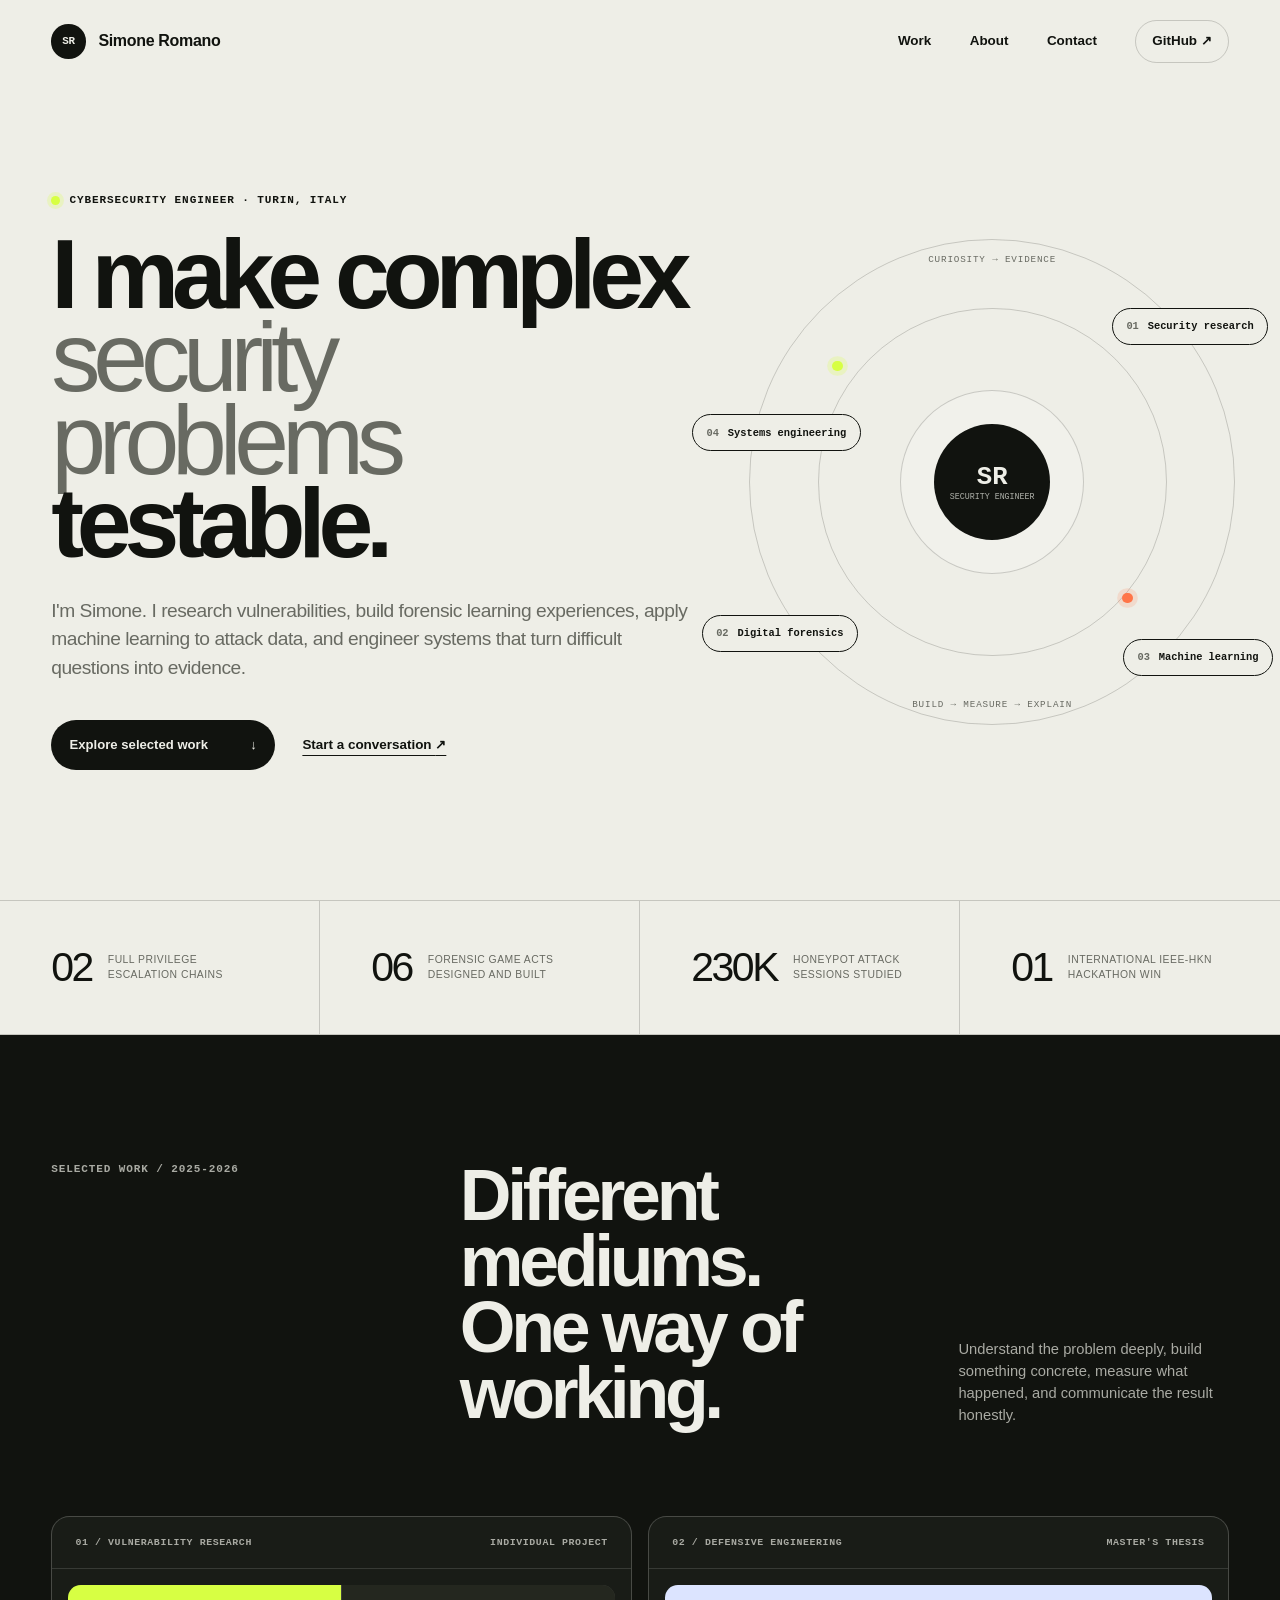
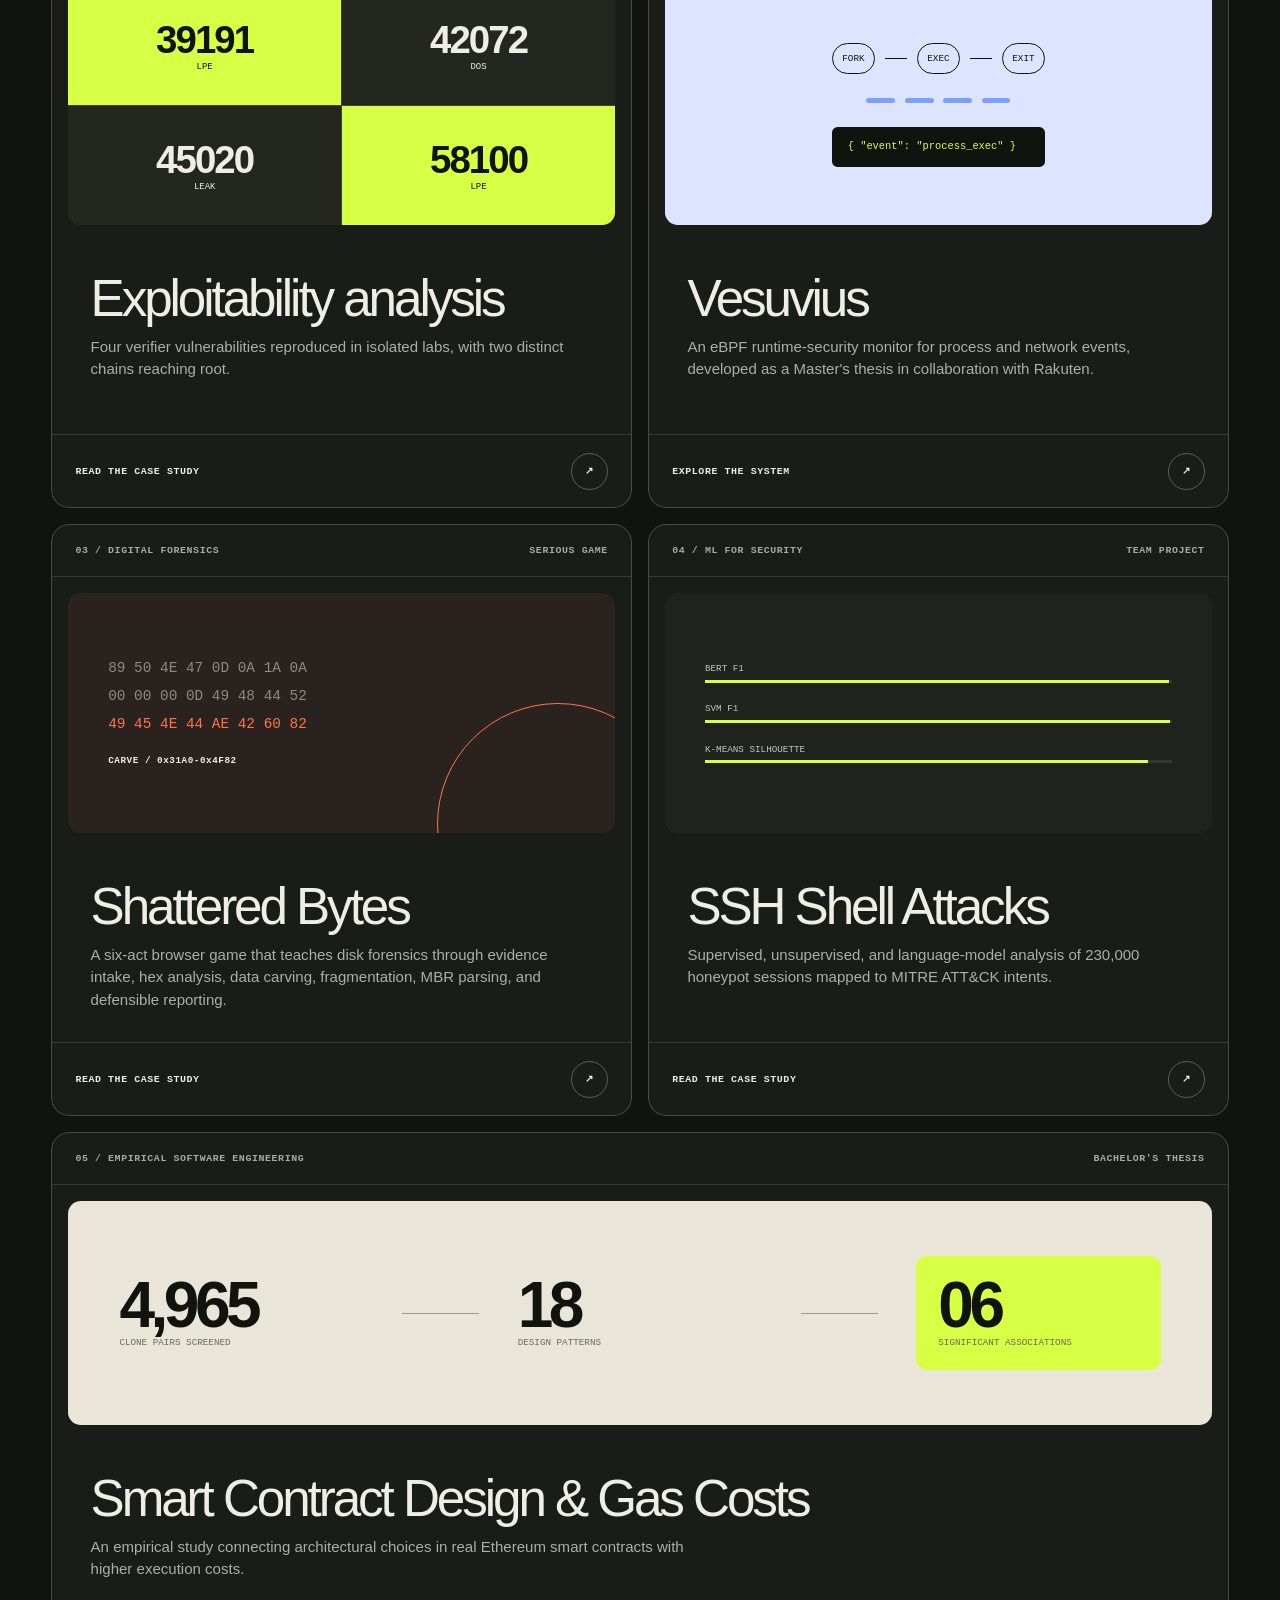
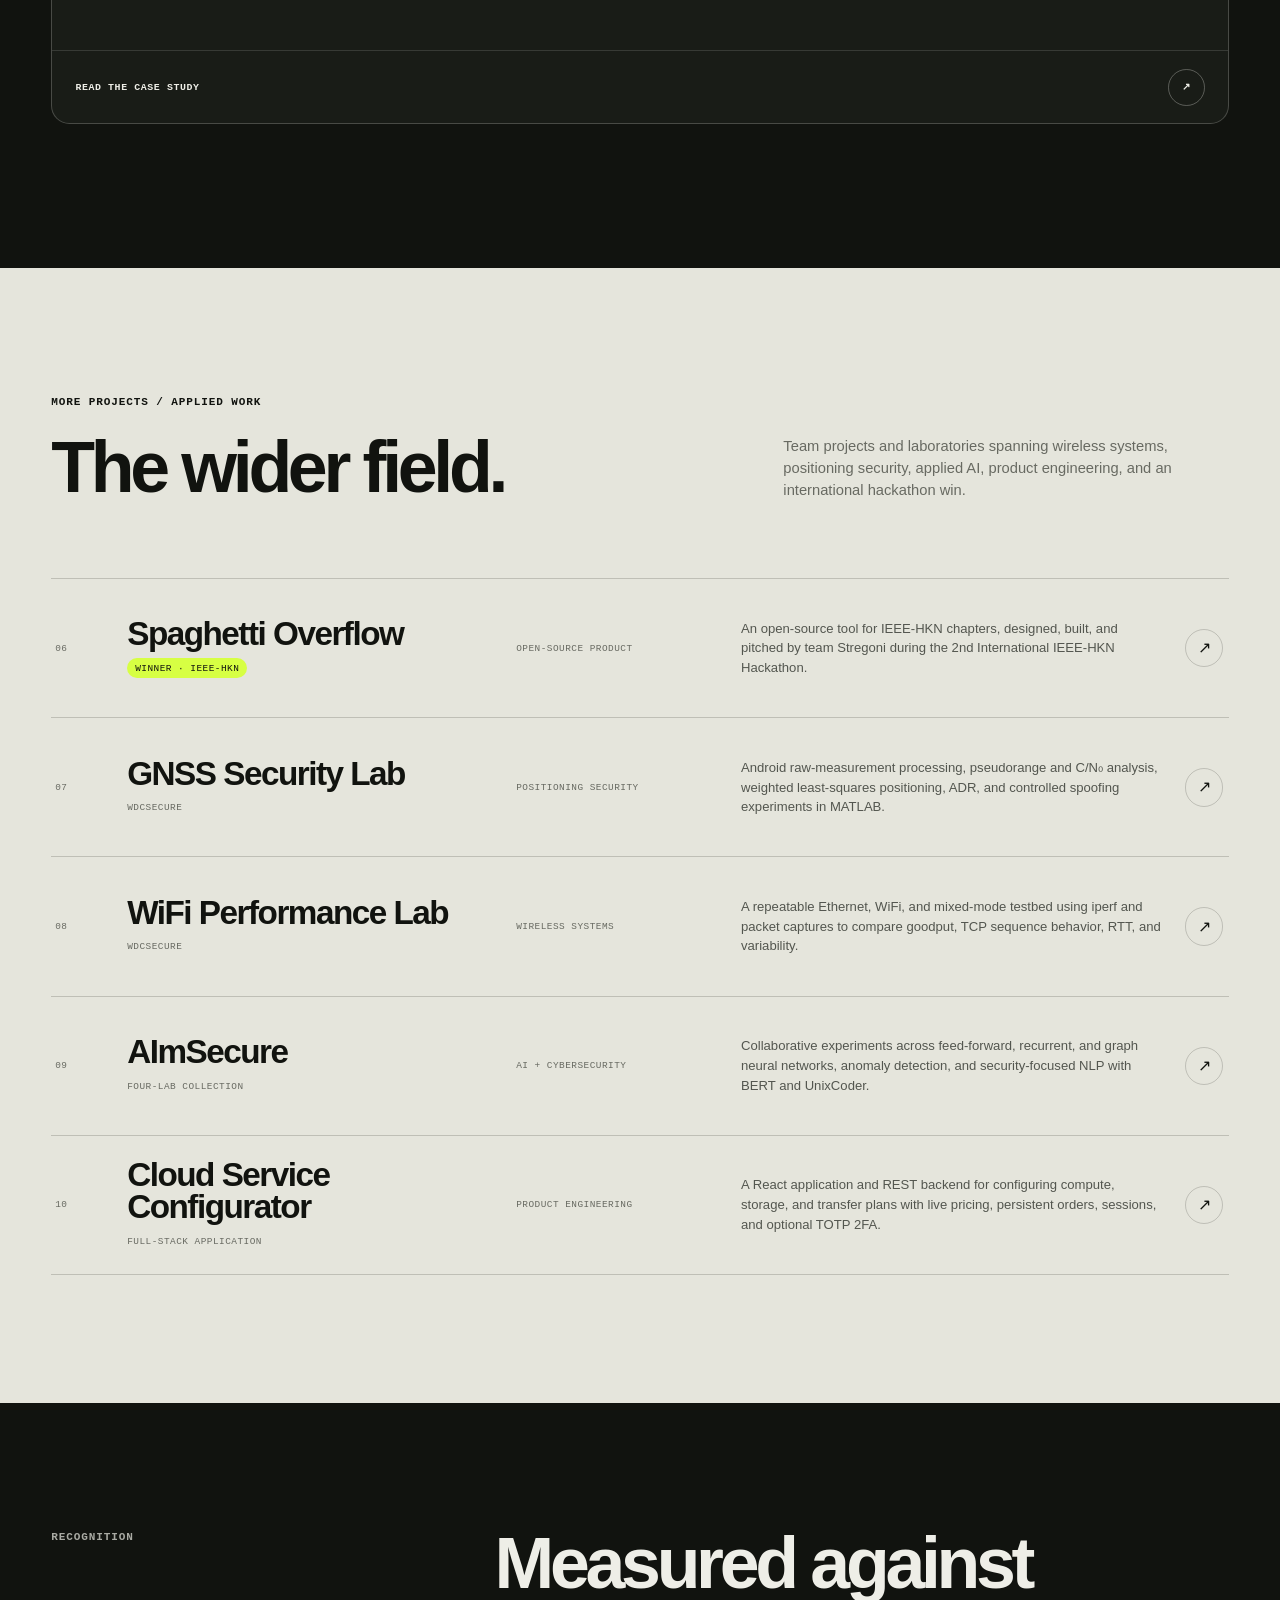
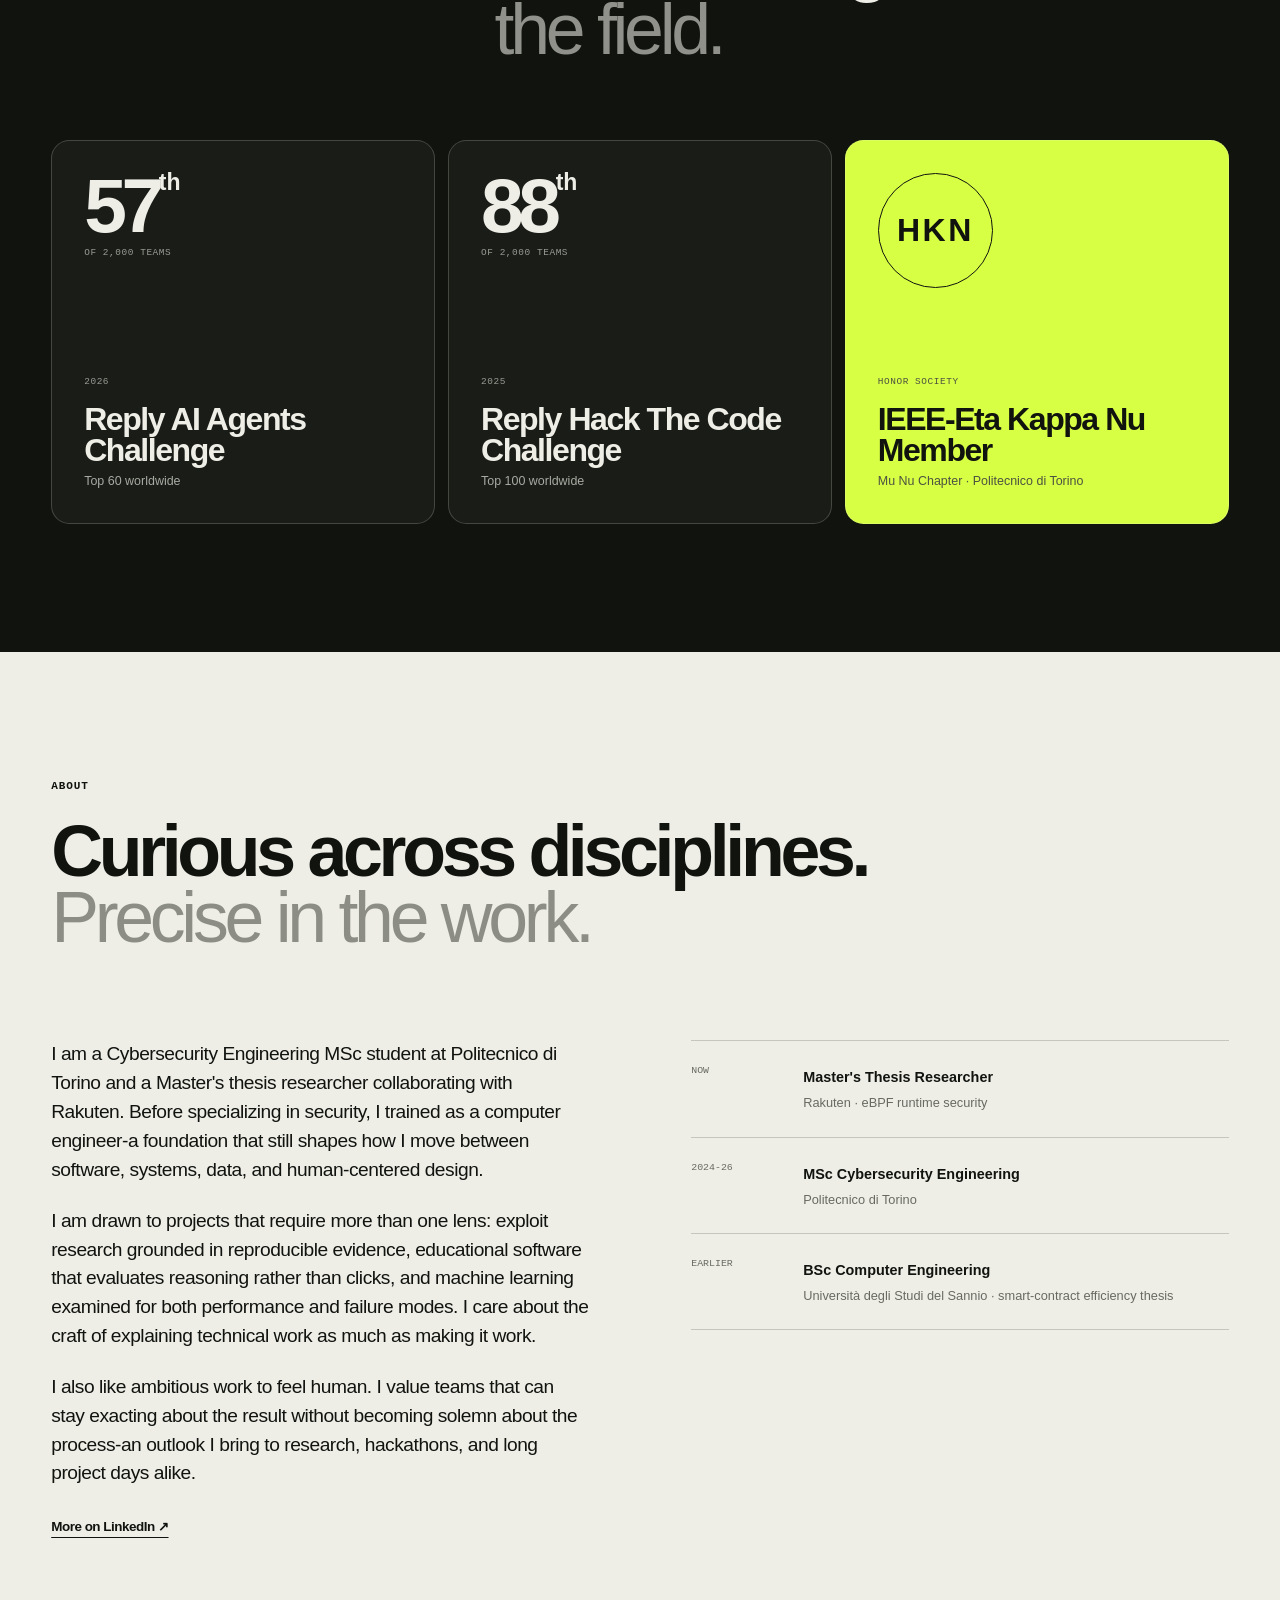
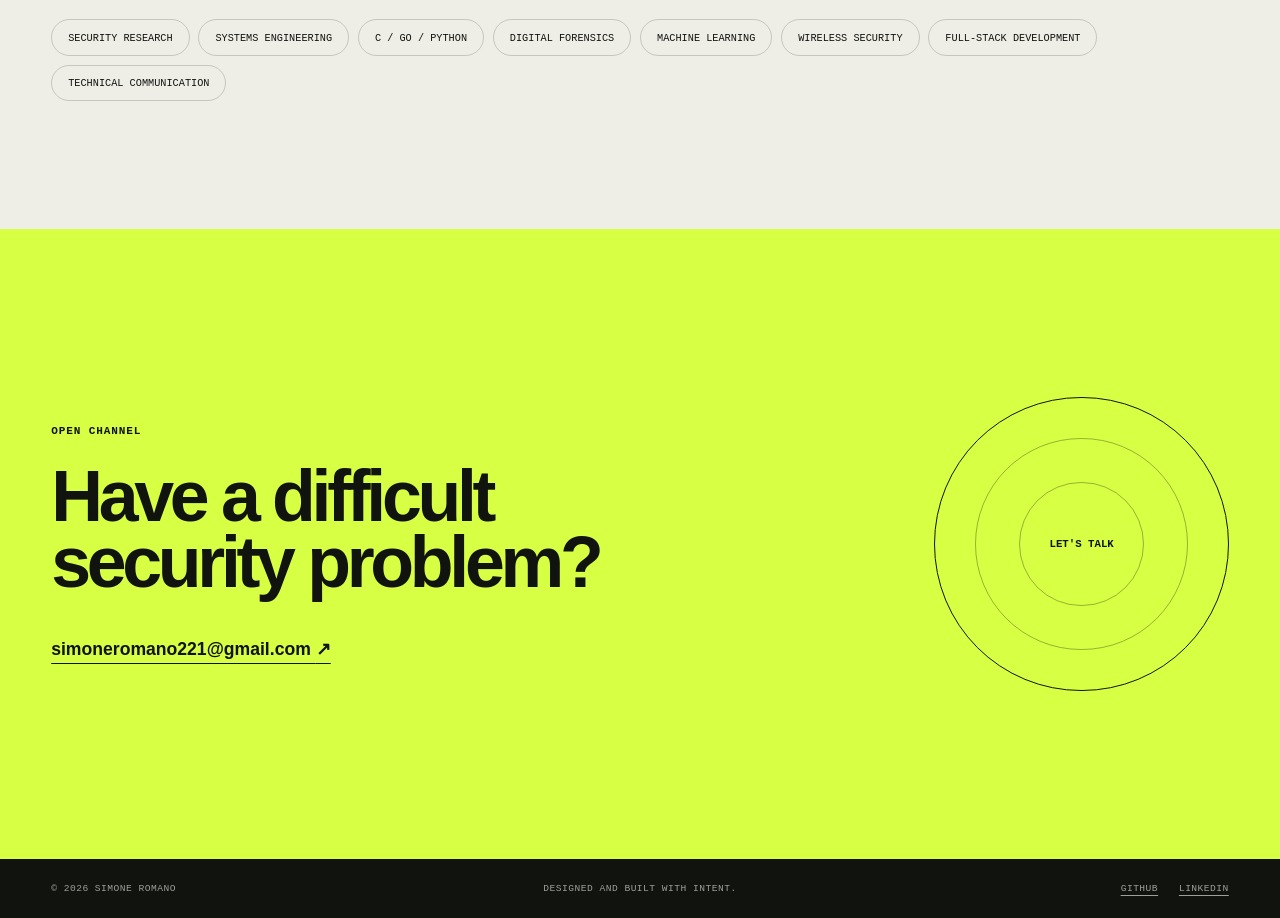
==== commit c0427589: "feat(portfolio): Bachelor thesis added" ====
--- a/index.html
+++ b/index.html
@@ -8,7 +8,7 @@
   <meta property="og:title" content="Simone Romano - Cybersecurity Engineer">
   <meta property="og:description" content="Security research, forensic thinking, intelligent systems, and software built with evidence in mind.">
   <meta property="og:type" content="website">
-  <meta property="og:url" content="https://sroman0.github.io/">
+  <meta property="og:url" content="https://sroman0.github.io/simoneromano.github.io/">
   <title>Simone Romano - Cybersecurity Engineer</title>
   <script>document.documentElement.classList.add('js')</script>
   <link rel="icon" href="favicon.svg" type="image/svg+xml">
@@ -131,6 +131,21 @@
           <p>Supervised, unsupervised, and language-model analysis of 230,000 honeypot sessions mapped to MITRE ATT&amp;CK intents.</p>
           <div class="project-footer"><span>Read the case study</span><span class="circle-arrow" aria-hidden="true">↗</span></div>
         </article>
+
+        <article class="project project-thesis reveal">
+          <a class="project-hitarea" href="case-studies/smart-contract-gas-costs.html" aria-label="Read the smart contract design and gas costs case study"></a>
+          <div class="project-meta"><span>05 / Empirical software engineering</span><span>Bachelor's thesis</span></div>
+          <div class="thesis-visual" aria-hidden="true">
+            <div><strong>4,965</strong><span>clone pairs screened</span></div>
+            <i></i>
+            <div><strong>18</strong><span>design patterns</span></div>
+            <i></i>
+            <div class="thesis-result"><strong>06</strong><span>significant associations</span></div>
+          </div>
+          <h3>Smart Contract Design &amp; Gas Costs</h3>
+          <p>An empirical study connecting architectural choices in real Ethereum smart contracts with higher execution costs.</p>
+          <div class="project-footer"><span>Read the case study</span><span class="circle-arrow" aria-hidden="true">↗</span></div>
+        </article>
       </div>
     </section>
 
@@ -145,7 +160,7 @@
 
       <div class="project-list">
         <a class="project-list-item reveal" href="https://github.com/HKN-HACKATHON/team9-spaghetti-overflow" target="_blank" rel="noreferrer">
-          <span class="list-index">05</span>
+          <span class="list-index">06</span>
           <div class="list-title"><h3>Spaghetti Overflow</h3><span class="award-badge">Winner · IEEE-HKN</span></div>
           <span class="list-kind">Open-source product</span>
           <p>An open-source tool for IEEE-HKN chapters, designed, built, and pitched by team Stregoni during the 2nd International IEEE-HKN Hackathon.</p>
@@ -153,7 +168,7 @@
         </a>
 
         <a class="project-list-item reveal" href="https://github.com/WDCSecure/LabGNSS" target="_blank" rel="noreferrer">
-          <span class="list-index">06</span>
+          <span class="list-index">07</span>
           <div class="list-title"><h3>GNSS Security Lab</h3><span>WDCSecure</span></div>
           <span class="list-kind">Positioning security</span>
           <p>Android raw-measurement processing, pseudorange and C/N₀ analysis, weighted least-squares positioning, ADR, and controlled spoofing experiments in MATLAB.</p>
@@ -161,7 +176,7 @@
         </a>
 
         <a class="project-list-item reveal" href="https://github.com/WDCSecure/LabWiFi" target="_blank" rel="noreferrer">
-          <span class="list-index">07</span>
+          <span class="list-index">08</span>
           <div class="list-title"><h3>WiFi Performance Lab</h3><span>WDCSecure</span></div>
           <span class="list-kind">Wireless systems</span>
           <p>A repeatable Ethernet, WiFi, and mixed-mode testbed using iperf and packet captures to compare goodput, TCP sequence behavior, RTT, and variability.</p>
@@ -169,7 +184,7 @@
         </a>
 
         <a class="project-list-item reveal" href="https://github.com/AImSecure" target="_blank" rel="noreferrer">
-          <span class="list-index">08</span>
+          <span class="list-index">09</span>
           <div class="list-title"><h3>AImSecure</h3><span>Four-lab collection</span></div>
           <span class="list-kind">AI + cybersecurity</span>
           <p>Collaborative experiments across feed-forward, recurrent, and graph neural networks, anomaly detection, and security-focused NLP with BERT and UnixCoder.</p>
@@ -177,7 +192,7 @@
         </a>
 
         <a class="project-list-item reveal" href="https://github.com/sroman0/Cloud-WebApp" target="_blank" rel="noreferrer">
-          <span class="list-index">09</span>
+          <span class="list-index">10</span>
           <div class="list-title"><h3>Cloud Service Configurator</h3><span>Full-stack application</span></div>
           <span class="list-kind">Product engineering</span>
           <p>A React application and REST backend for configuring compute, storage, and transfer plans with live pricing, persistent orders, sessions, and optional TOTP 2FA.</p>
@@ -231,7 +246,7 @@
           </div>
           <div class="timeline-item">
             <span>Earlier</span>
-            <div><strong>BSc Computer Engineering</strong><p>Università degli Studi del Sannio</p></div>
+            <div><strong>BSc Computer Engineering</strong><p>Università degli Studi del Sannio · smart-contract efficiency thesis</p></div>
           </div>
         </div>
       </div>
--- a/styles.css
+++ b/styles.css
@@ -130,6 +130,13 @@
 .class-bars { display: grid; align-content: center; gap: 1.3rem; min-height: 15rem; margin: 1rem; padding: 2.5rem; border-radius: .8rem; background: #20231d; font: .58rem var(--mono); text-transform: uppercase; }
 .class-bars span { position: relative; display: block; padding-bottom: .35rem; border-bottom: 3px solid #343830; color: #c4c5be; }
 .class-bars span::after { content: ""; position: absolute; bottom: -3px; left: 0; width: var(--w); height: 3px; background: var(--acid); }
+.project-thesis { grid-column: 1 / -1; }
+.thesis-visual { display: grid; grid-template-columns: 1fr auto 1fr auto 1fr; gap: clamp(1rem,3vw,3rem); align-items: center; min-height: 14rem; margin: 1rem; padding: clamp(1.5rem,4vw,4rem); border-radius: .8rem; background: #e9e5d8; color: var(--ink); }
+.thesis-visual > div { display: grid; gap: .25rem; }
+.thesis-visual strong { font: 550 clamp(2.5rem,5vw,5.5rem)/.85 var(--display); letter-spacing: -.07em; }
+.thesis-visual span { font: .58rem var(--mono); text-transform: uppercase; color: var(--muted); }
+.thesis-visual i { width: clamp(2rem,6vw,6rem); height: 1px; background: rgba(17,19,15,.35); }
+.thesis-visual .thesis-result { padding: 1.4rem; border-radius: .7rem; background: var(--acid); }
 
 .more-work-section { background: var(--paper-2); }
 .more-work-heading { display: grid; grid-template-columns: 1.2fr .8fr; gap: 4rem; align-items: end; margin-bottom: clamp(3rem,6vw,5rem); }
@@ -238,6 +245,7 @@
   .signal:nth-child(2) { border-right: 0; }.signal:nth-child(-n+2) { border-bottom: 1px solid var(--line); }
   .section-heading { grid-template-columns: 1fr; }.section-heading p:last-child { max-width: 32rem; }
   .project-grid { grid-template-columns: 1fr; }
+  .project-thesis { grid-column: auto; }
   .more-work-heading { grid-template-columns: 1fr; gap: 1.5rem; }
   .recognition-heading { grid-template-columns: 1fr; }
   .recognition-grid { grid-template-columns: 1fr 1fr; }
@@ -269,6 +277,8 @@
   .project-body, .project-ssh .project-body { grid-template-columns: 1fr; min-height: auto; padding: 2rem 1.5rem; }
   .project-result { min-width: 0; }
   .project-grid .project { min-height: 34rem; }
+  .thesis-visual { grid-template-columns: 1fr; gap: 1rem; }
+  .thesis-visual i { width: 1px; height: 1.5rem; margin-left: 1rem; }
   .project-list-item { min-height: 0; padding: 1.4rem 0; }
   .project-list-item:hover { padding-left: 0; padding-right: 0; background: transparent; }
   .recognition-grid { grid-template-columns: 1fr; }
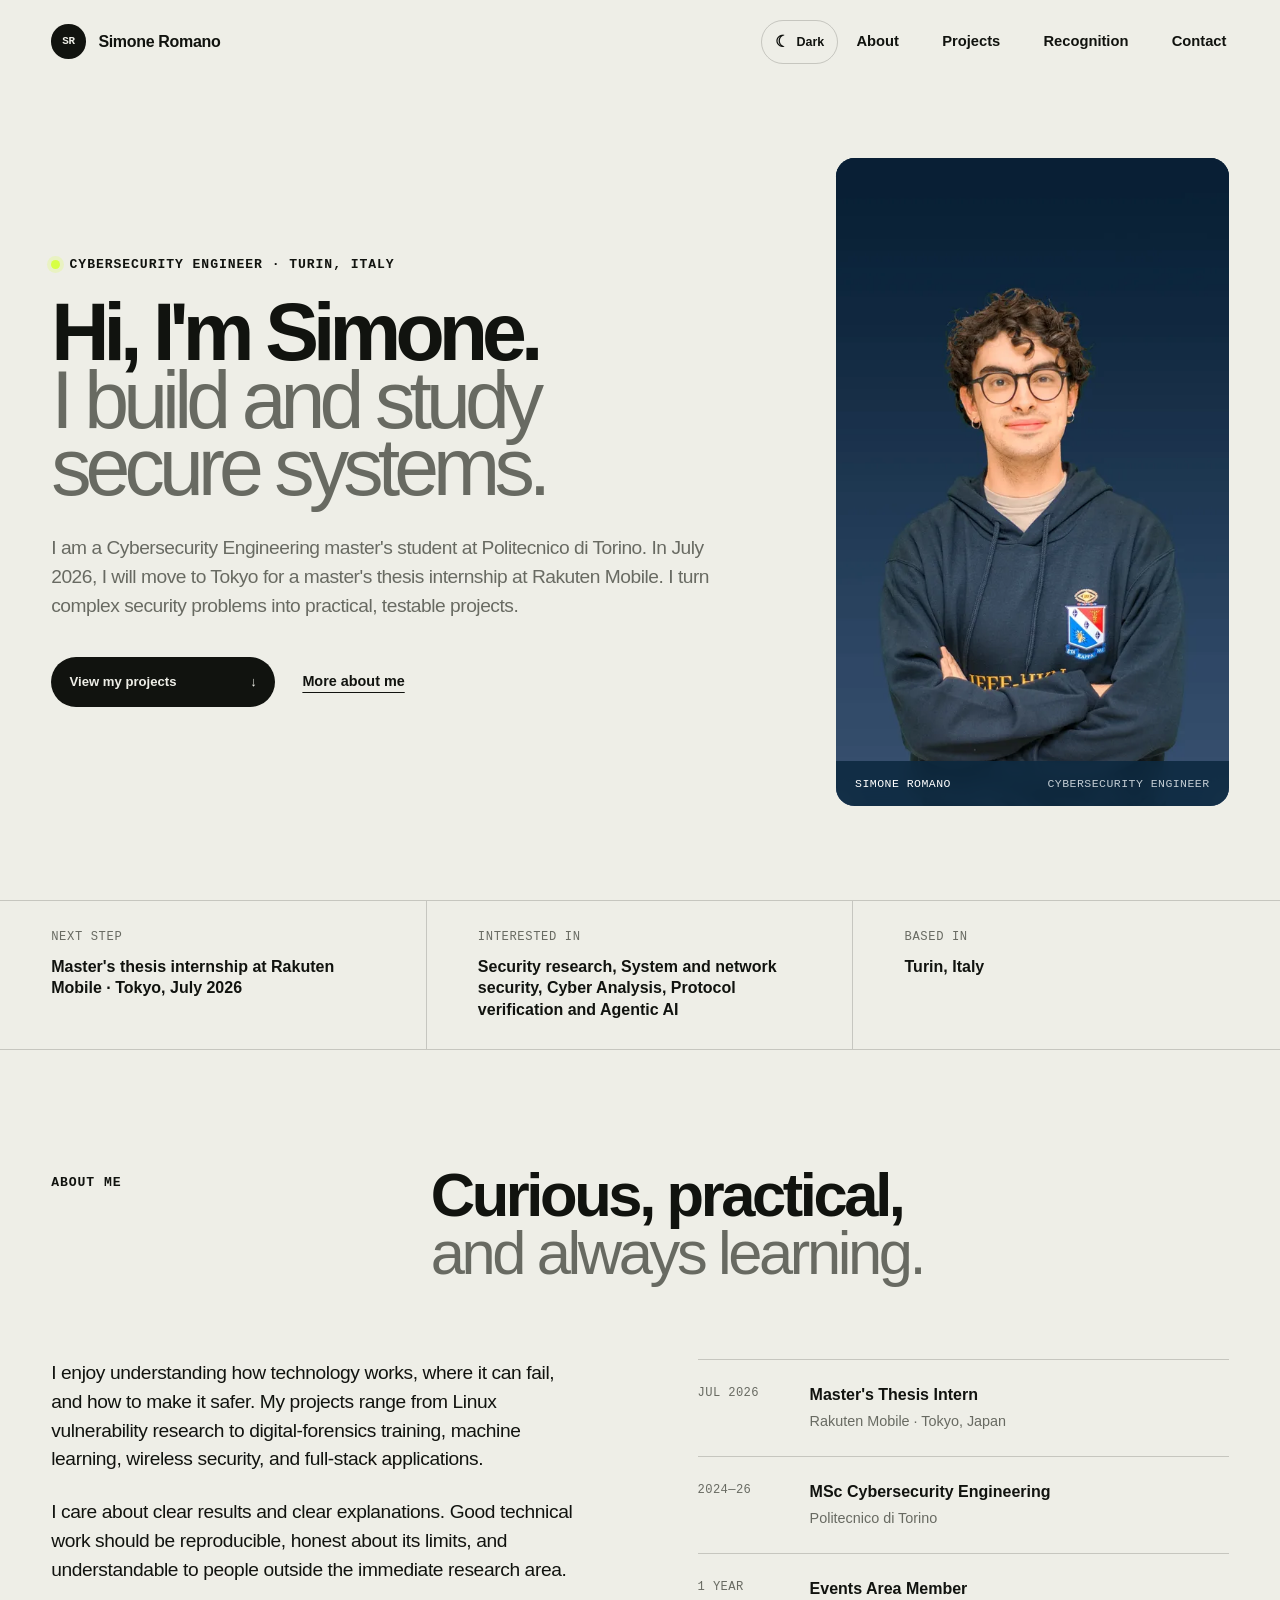
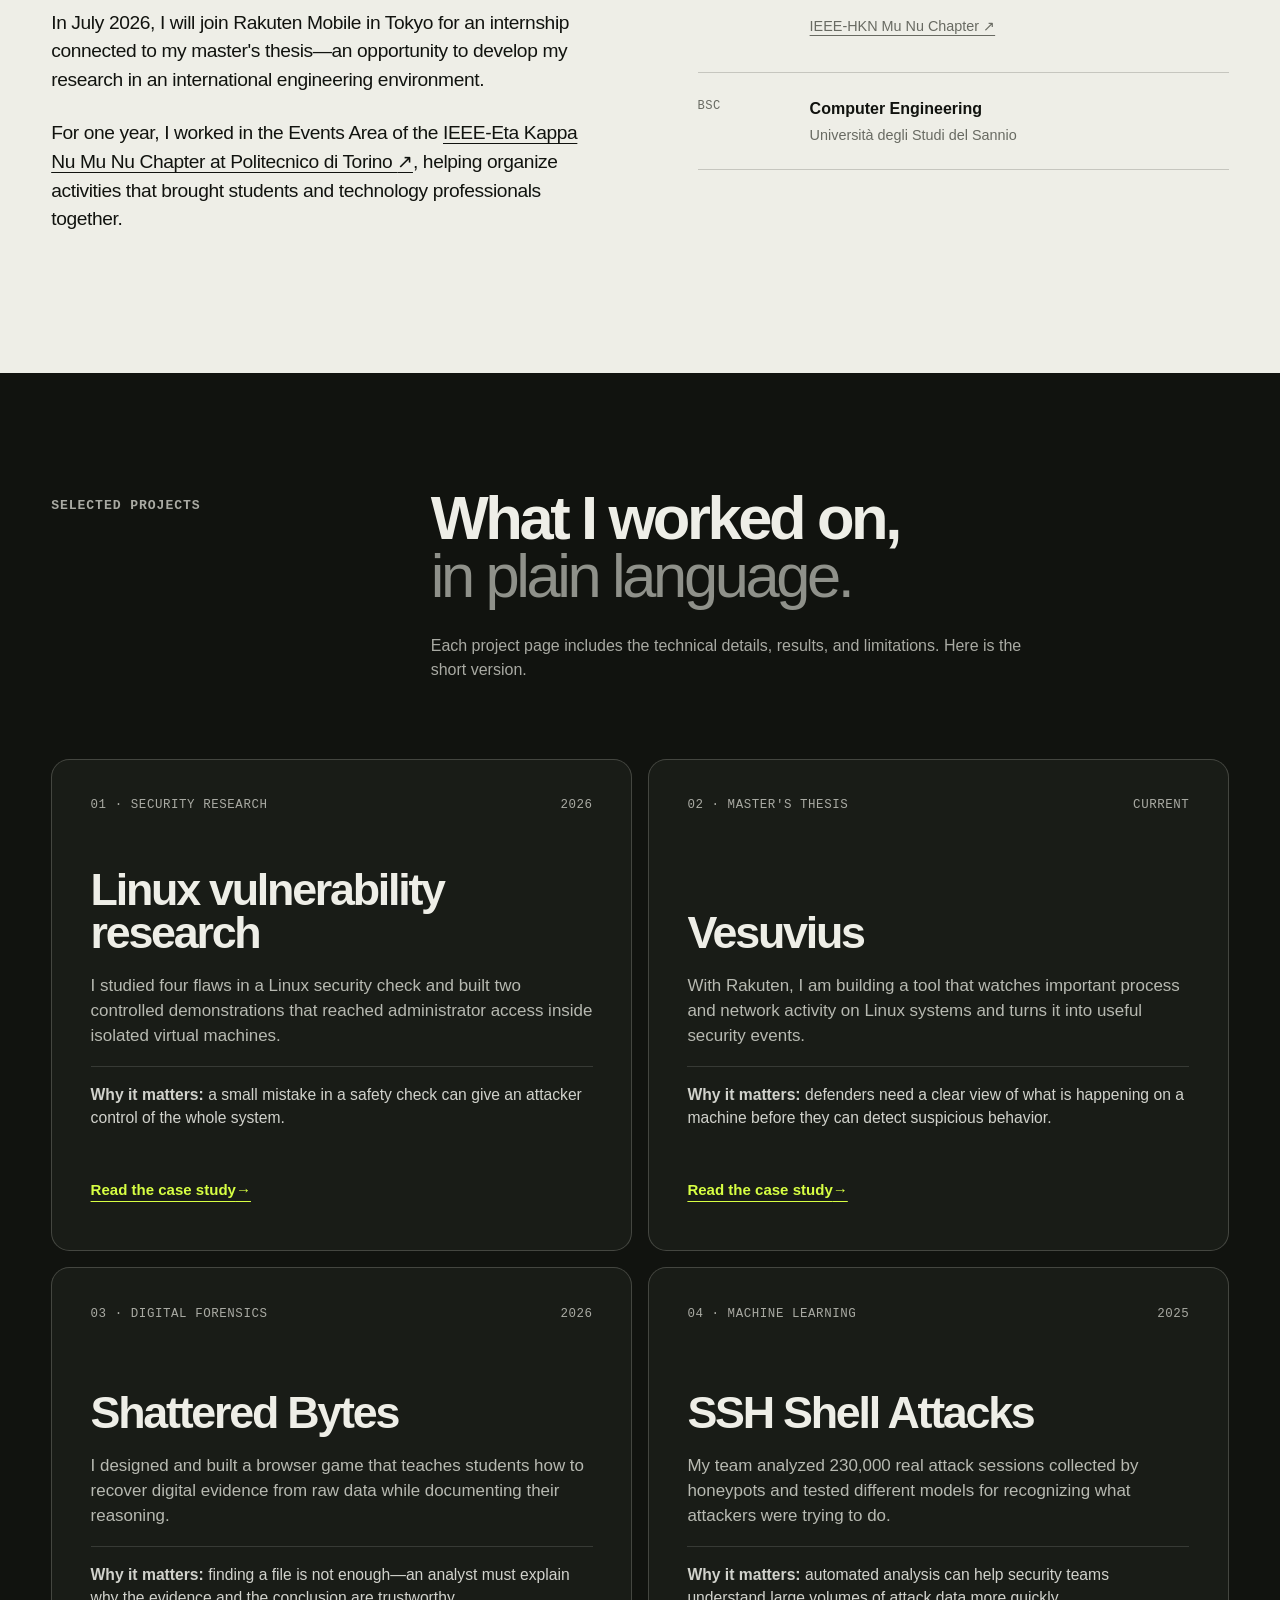
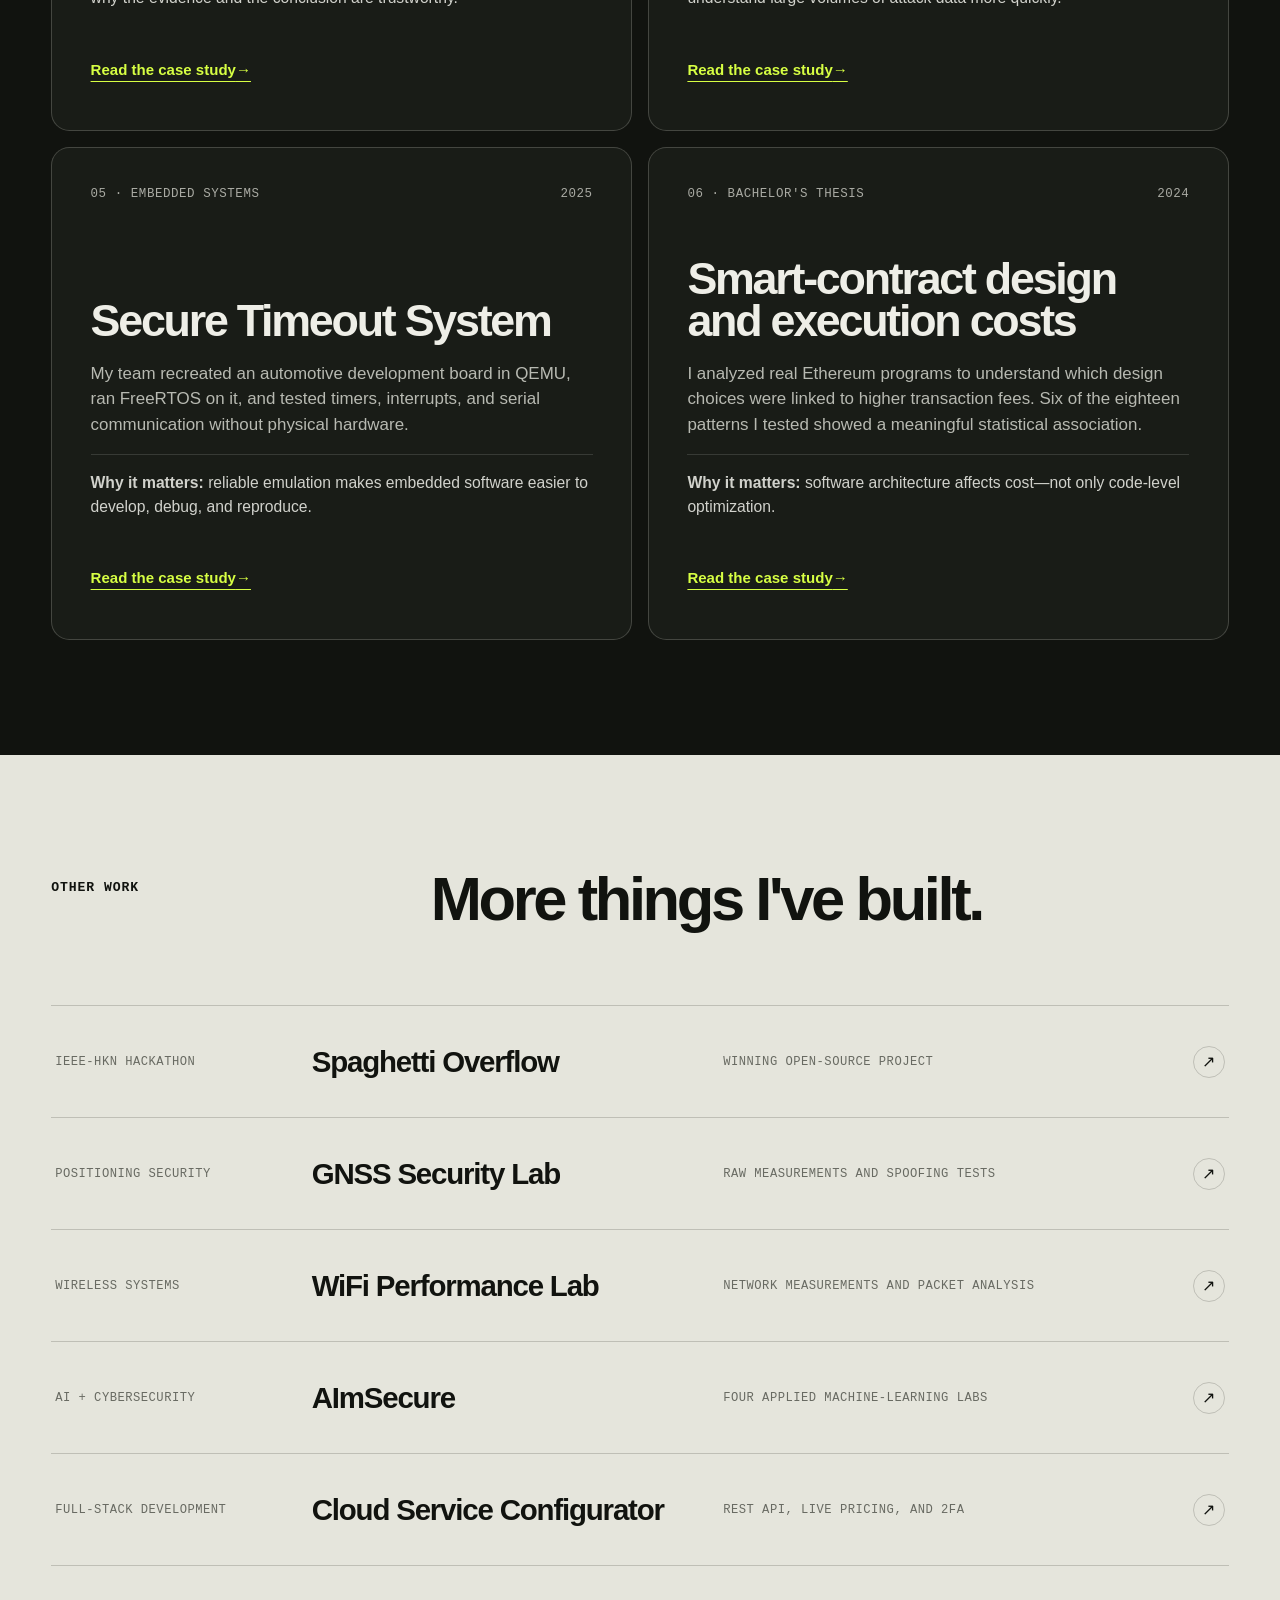
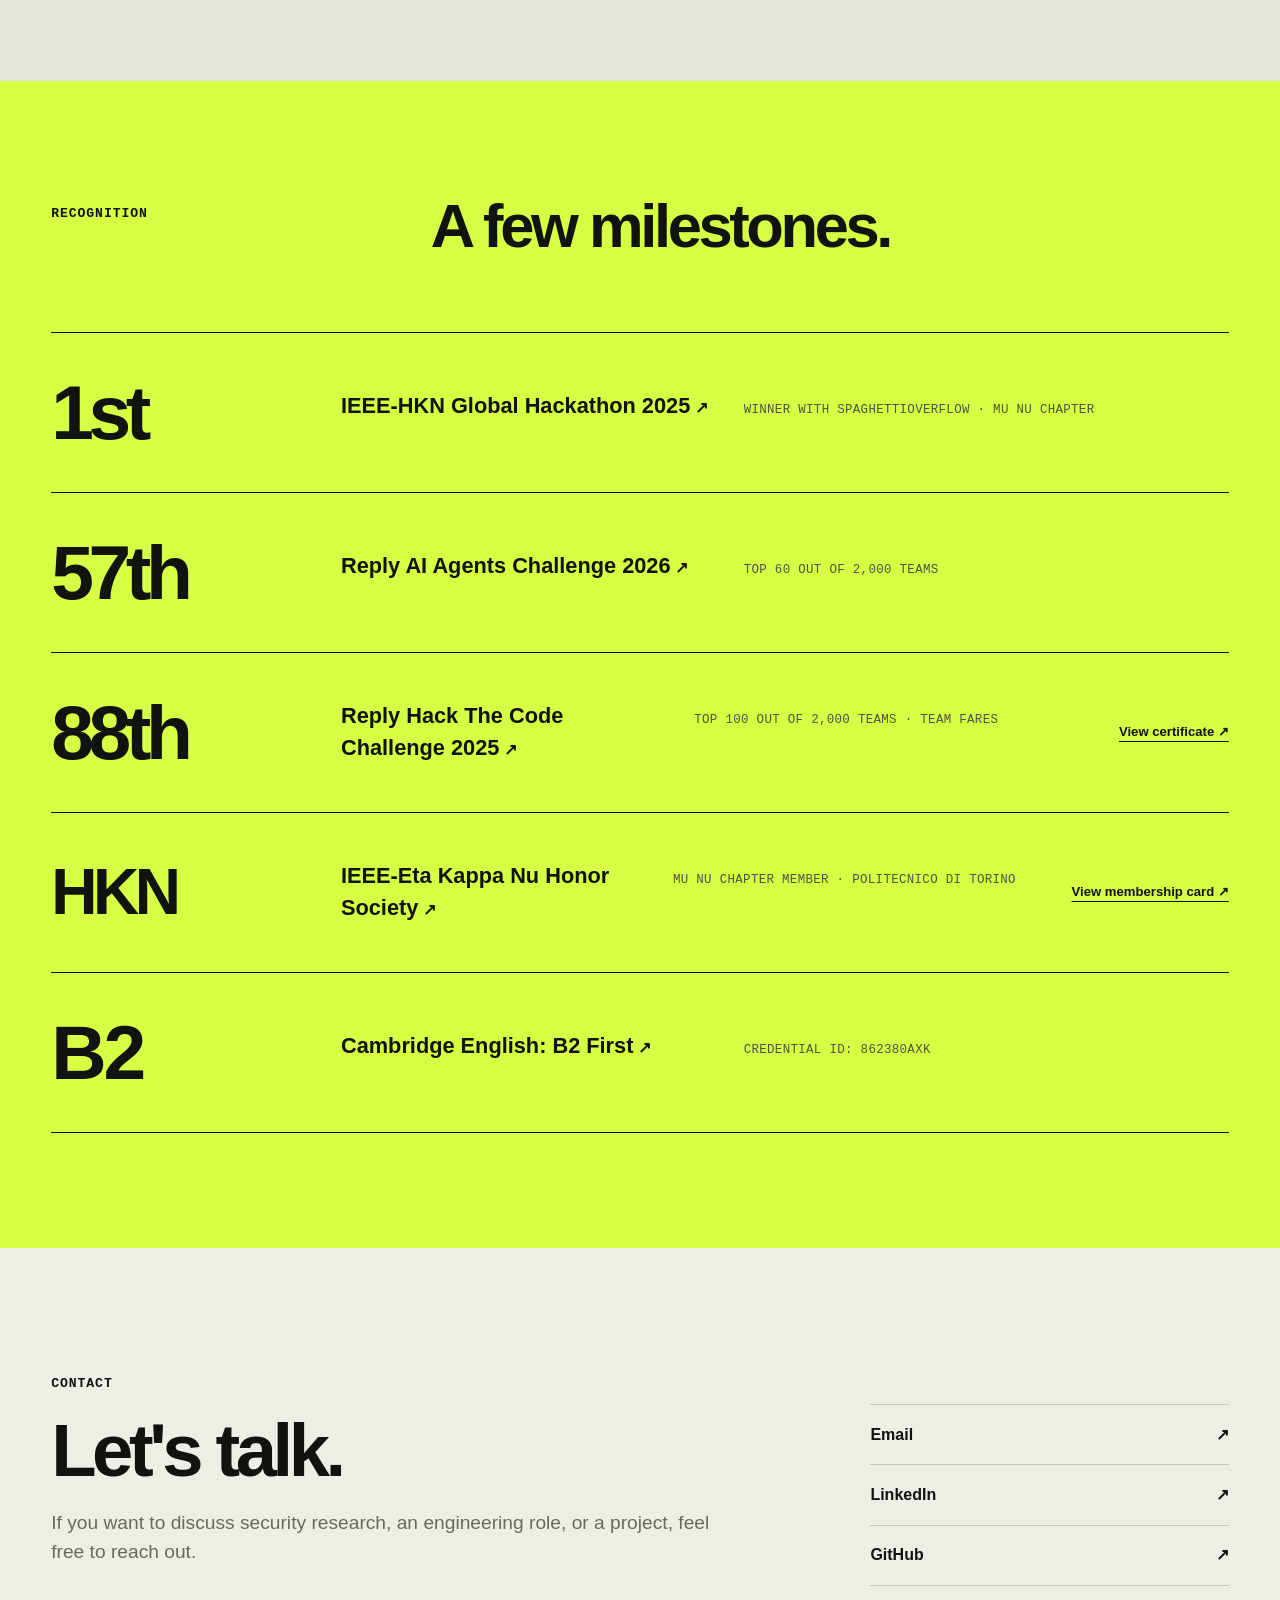
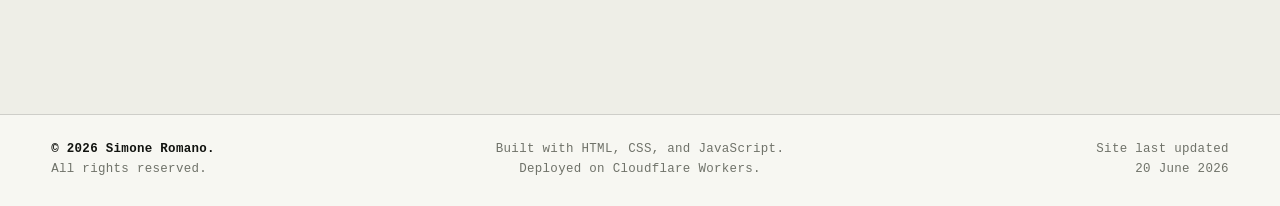
==== commit 0b179a07: "feat(portfolio): portfolio 0.1.1" ====
--- a/index.html
+++ b/index.html
@@ -3,272 +3,202 @@
 <head>
   <meta charset="utf-8">
   <meta name="viewport" content="width=device-width, initial-scale=1">
-  <meta name="description" content="Simone Romano is a cybersecurity engineer working across security research, digital forensics, intelligent systems, and software engineering.">
-  <meta name="theme-color" content="#11130f">
-  <meta property="og:title" content="Simone Romano - Cybersecurity Engineer">
-  <meta property="og:description" content="Security research, forensic thinking, intelligent systems, and software built with evidence in mind.">
+  <meta name="description" content="Simone Romano is a cybersecurity engineer working on security research, digital forensics, applied AI, and secure systems.">
+  <meta name="theme-color" content="#eeeee7">
+  <meta property="og:title" content="Simone Romano — Cybersecurity Engineer">
+  <meta property="og:description" content="Security research, digital forensics, applied AI, and secure systems—explained clearly.">
   <meta property="og:type" content="website">
-  <meta property="og:url" content="https://sroman0.github.io/simoneromano.github.io/">
-  <title>Simone Romano - Cybersecurity Engineer</title>
-  <script>document.documentElement.classList.add('js')</script>
+  <meta property="og:url" content="https://sromano-digital-portfolio.simoneromano221.workers.dev/">
+  <meta property="og:image" content="https://sromano-digital-portfolio.simoneromano221.workers.dev/resources/simone-romano.webp">
+  <title>Simone Romano — Cybersecurity Engineer</title>
+  <script>document.documentElement.classList.add('js');try{const theme=localStorage.getItem('theme');if(theme==='dark'||(!theme&&matchMedia('(prefers-color-scheme: dark)').matches))document.documentElement.dataset.theme='dark'}catch(_){if(matchMedia('(prefers-color-scheme: dark)').matches)document.documentElement.dataset.theme='dark'}</script>
   <link rel="icon" href="favicon.svg" type="image/svg+xml">
   <link rel="stylesheet" href="styles.css">
   <script src="script.js" defer></script>
 </head>
-<body>
+<body class="home-page">
   <a class="skip-link" href="#main">Skip to content</a>
+
   <header class="site-header" data-header>
     <a class="wordmark" href="#top" aria-label="Simone Romano, home">
       <span class="wordmark-mark" aria-hidden="true">SR</span>
       <span>Simone Romano</span>
     </a>
+    <button class="theme-toggle" type="button" data-theme-toggle aria-label="Switch color theme"><span class="theme-toggle-icon" aria-hidden="true"></span><span class="theme-toggle-label"></span></button>
     <button class="nav-toggle" type="button" aria-expanded="false" aria-controls="site-nav" data-nav-toggle>
-      <span></span><span></span>
-      <span class="sr-only">Toggle navigation</span>
+      <span></span><span></span><span class="sr-only">Toggle navigation</span>
     </button>
     <nav id="site-nav" class="site-nav" data-nav>
-      <a href="#work">Work</a>
       <a href="#about">About</a>
+      <a href="#work">Projects</a>
+      <a href="#recognition">Recognition</a>
       <a href="#contact">Contact</a>
-      <a class="nav-external" href="https://github.com/sroman0" target="_blank" rel="noreferrer">GitHub <span aria-hidden="true">↗</span></a>
     </nav>
   </header>
 
   <main id="main">
-    <section class="hero" id="top">
-      <div class="hero-copy">
+    <section class="portfolio-hero" id="top">
+      <div class="portfolio-hero-copy">
         <p class="eyebrow"><span class="status-dot"></span> Cybersecurity engineer · Turin, Italy</p>
-        <h1>I make complex<br><em>security problems</em><br>testable.</h1>
-        <p class="hero-intro">I'm Simone. I research vulnerabilities, build forensic learning experiences, apply machine learning to attack data, and engineer systems that turn difficult questions into evidence.</p>
+        <h1>Hi, I'm Simone.<br><em>I build and study secure systems.</em></h1>
+        <p class="hero-intro">I am a Cybersecurity Engineering master's student at Politecnico di Torino. In July 2026, I will move to Tokyo for a master's thesis internship at Rakuten Mobile. I turn complex security problems into practical, testable projects.</p>
         <div class="hero-actions">
-          <a class="button button-primary" href="#work">Explore selected work <span aria-hidden="true">↓</span></a>
-          <a class="text-link" href="mailto:simoneromano221@gmail.com">Start a conversation <span aria-hidden="true">↗</span></a>
-        </div>
-      </div>
-
-      <div class="hero-system hero-profile" aria-label="Simone's fields of work: security research, systems, forensics, and machine learning">
-        <div class="system-label system-label-top">Curiosity → evidence</div>
-        <div class="system-orbit orbit-one"></div>
-        <div class="system-orbit orbit-two"></div>
-        <div class="system-core">
-          <span>SR</span>
-          <small>security engineer</small>
-        </div>
-        <div class="system-node node-offense"><span>01</span> Security research</div>
-        <div class="system-node node-defense"><span>02</span> Digital forensics</div>
-        <div class="system-node node-ml"><span>03</span> Machine learning</div>
-        <div class="system-node node-systems"><span>04</span> Systems engineering</div>
-        <div class="system-packet packet-one"></div>
-        <div class="system-packet packet-two"></div>
-        <div class="system-label system-label-bottom">Build → measure → explain</div>
-      </div>
-    </section>
-
-    <section class="signal-strip" aria-label="Key outcomes">
-      <div class="signal reveal"><strong>02</strong><span>full privilege<br>escalation chains</span></div>
-      <div class="signal reveal"><strong>06</strong><span>forensic game acts<br>designed and built</span></div>
-      <div class="signal reveal"><strong>230K</strong><span>honeypot attack<br>sessions studied</span></div>
-      <div class="signal reveal"><strong>01</strong><span>international IEEE-HKN<br>hackathon win</span></div>
-    </section>
-
-    <section class="section work-section" id="work">
-      <div class="section-heading reveal">
-        <p class="eyebrow">Selected work / 2025-2026</p>
-        <h2>Different mediums.<br>One way of working.</h2>
-        <p>Understand the problem deeply, build something concrete, measure what happened, and communicate the result honestly.</p>
-      </div>
-
-      <div class="project-grid">
-        <article class="project project-research reveal">
-          <a class="project-hitarea" href="case-studies/ebpf-exploitability.html" aria-label="Read the eBPF exploitability case study"></a>
-          <div class="project-meta"><span>01 / Vulnerability research</span><span>Individual project</span></div>
-          <div class="research-visual" aria-hidden="true">
-            <span><b>39191</b><small>LPE</small></span><span><b>42072</b><small>DoS</small></span><span><b>45020</b><small>Leak</small></span><span><b>58100</b><small>LPE</small></span>
-          </div>
-          <h3>Exploitability analysis</h3>
-          <p>Four verifier vulnerabilities reproduced in isolated labs, with two distinct chains reaching root.</p>
-          <div class="project-footer"><span>Read the case study</span><span class="circle-arrow" aria-hidden="true">↗</span></div>
-        </article>
-
-        <article class="project project-vesuvius reveal">
-          <a class="project-hitarea" href="case-studies/vesuvius.html" aria-label="Read the Vesuvius case study"></a>
-          <div class="project-meta"><span>02 / Defensive engineering</span><span>Master's thesis</span></div>
-          <div class="vesuvius-visual" aria-hidden="true">
-            <div class="event-stream">
-              <span>fork</span><i></i><span>exec</span><i></i><span>exit</span>
-            </div>
-            <div class="event-pipe"><i></i><i></i><i></i><i></i></div>
-            <div class="event-output">{ "event": "process_exec" }</div>
-          </div>
+          <a class="button button-primary" href="#work">View my projects <span aria-hidden="true">↓</span></a>
+          <a class="text-link" href="#about">More about me</a>
+        </div>
+      </div>
+      <figure class="portrait-card">
+        <img src="resources/simone-romano.webp" srcset="resources/simone-romano-600.webp 600w, resources/simone-romano.webp 1200w" sizes="(max-width: 760px) calc(100vw - 2.5rem), (max-width: 900px) 36vw, 31vw" width="1200" height="1800" fetchpriority="high" decoding="async" alt="Portrait of Simone Romano wearing an IEEE-HKN Mu Nu Chapter hoodie">
+        <figcaption><span>Simone Romano</span><span>Cybersecurity engineer</span></figcaption>
+      </figure>
+    </section>
+
+    <section class="quick-intro" aria-label="Current profile">
+      <div><span>Next step</span><strong>Master's thesis internship at Rakuten Mobile · Tokyo, July 2026</strong></div>
+      <div><span>Interested in</span><strong>Security research, System and network security, Cyber Analysis, Protocol verification and Agentic AI</strong></div>
+      <div><span>Based in</span><strong>Turin, Italy</strong></div>
+    </section>
+
+    <section class="portfolio-section about-simple" id="about">
+      <div class="simple-heading reveal">
+        <p class="eyebrow">About me</p>
+        <h2>Curious, practical,<br><em>and always learning.</em></h2>
+      </div>
+      <div class="about-simple-grid">
+        <div class="about-simple-copy reveal">
+          <p>I enjoy understanding how technology works, where it can fail, and how to make it safer. My projects range from Linux vulnerability research to digital-forensics training, machine learning, wireless security, and full-stack applications.</p>
+          <p>I care about clear results and clear explanations. Good technical work should be reproducible, honest about its limits, and understandable to people outside the immediate research area.</p>
+          <p>In July 2026, I will join Rakuten Mobile in Tokyo for an internship connected to my master's thesis—an opportunity to develop my research in an international engineering environment.</p>
+          <p>For one year, I worked in the Events Area of the <a href="https://www.hknpolito.org/" target="_blank" rel="noreferrer">IEEE-Eta Kappa Nu Mu Nu Chapter at Politecnico di Torino <span aria-hidden="true">↗</span></a>, helping organize activities that brought students and technology professionals together.</p>
+        </div>
+        <div class="profile-timeline reveal">
+          <div class="profile-row"><span>Jul 2026</span><div><strong>Master's Thesis Intern</strong><p>Rakuten Mobile · Tokyo, Japan</p></div></div>
+          <div class="profile-row"><span>2024—26</span><div><strong>MSc Cybersecurity Engineering</strong><p>Politecnico di Torino</p></div></div>
+          <div class="profile-row"><span>1 year</span><div><strong>Events Area Member</strong><p><a href="https://www.hknpolito.org/" target="_blank" rel="noreferrer">IEEE-HKN Mu Nu Chapter ↗</a></p></div></div>
+          <div class="profile-row"><span>BSc</span><div><strong>Computer Engineering</strong><p>Università degli Studi del Sannio</p></div></div>
+        </div>
+      </div>
+    </section>
+
+    <section class="portfolio-section projects-simple" id="work">
+      <div class="simple-heading simple-heading-light reveal">
+        <p class="eyebrow">Selected projects</p>
+        <h2>What I worked on,<br><em>in plain language.</em></h2>
+        <p>Each project page includes the technical details, results, and limitations. Here is the short version.</p>
+      </div>
+
+      <div class="simple-project-grid">
+        <article class="simple-project reveal">
+          <div class="simple-project-top"><span>01 · Security research</span><span>2026</span></div>
+          <h3>Linux vulnerability research</h3>
+          <p>I studied four flaws in a Linux security check and built two controlled demonstrations that reached administrator access inside isolated virtual machines.</p>
+          <p class="project-why"><strong>Why it matters:</strong> a small mistake in a safety check can give an attacker control of the whole system.</p>
+          <a href="case-studies/ebpf-exploitability.html">Read the case study <span aria-hidden="true">→</span></a>
+        </article>
+
+        <article class="simple-project reveal">
+          <div class="simple-project-top"><span>02 · Master's thesis</span><span>Current</span></div>
           <h3>Vesuvius</h3>
-          <p>An eBPF runtime-security monitor for process and network events, developed as a Master's thesis in collaboration with Rakuten.</p>
-          <div class="project-footer"><span>Explore the system</span><span class="circle-arrow" aria-hidden="true">↗</span></div>
-        </article>
-
-        <article class="project project-shattered reveal">
-          <a class="project-hitarea" href="case-studies/shattered-bytes.html" aria-label="Read the Shattered Bytes case study"></a>
-          <div class="project-meta"><span>03 / Digital forensics</span><span>Serious game</span></div>
-          <div class="hex-visual" aria-hidden="true">
-            <span>89 50 4E 47 0D 0A 1A 0A</span>
-            <span>00 00 00 0D 49 48 44 52</span>
-            <span class="hex-focus">49 45 4E 44 AE 42 60 82</span>
-            <b>CARVE / 0x31A0-0x4F82</b>
-          </div>
+          <p>With Rakuten, I am building a tool that watches important process and network activity on Linux systems and turns it into useful security events.</p>
+          <p class="project-why"><strong>Why it matters:</strong> defenders need a clear view of what is happening on a machine before they can detect suspicious behavior.</p>
+          <a href="case-studies/vesuvius.html">Read the case study <span aria-hidden="true">→</span></a>
+        </article>
+
+        <article class="simple-project reveal">
+          <div class="simple-project-top"><span>03 · Digital forensics</span><span>2026</span></div>
           <h3>Shattered Bytes</h3>
-          <p>A six-act browser game that teaches disk forensics through evidence intake, hex analysis, data carving, fragmentation, MBR parsing, and defensible reporting.</p>
-          <div class="project-footer"><span>Read the case study</span><span class="circle-arrow" aria-hidden="true">↗</span></div>
-        </article>
-
-        <article class="project project-ssh reveal">
-          <a class="project-hitarea" href="case-studies/ssh-shell-attacks.html" aria-label="Read the SSH Shell Attacks case study"></a>
-          <div class="project-meta"><span>04 / ML for security</span><span>Team project</span></div>
-          <div class="class-bars" aria-label="Seven attack intent classes">
-            <span style="--w: 99.37%">BERT F1</span>
-            <span style="--w: 99.66%">SVM F1</span>
-            <span style="--w: 94.9%">K-Means silhouette</span>
-          </div>
+          <p>I designed and built a browser game that teaches students how to recover digital evidence from raw data while documenting their reasoning.</p>
+          <p class="project-why"><strong>Why it matters:</strong> finding a file is not enough—an analyst must explain why the evidence and the conclusion are trustworthy.</p>
+          <a href="case-studies/shattered-bytes.html">Read the case study <span aria-hidden="true">→</span></a>
+        </article>
+
+        <article class="simple-project reveal">
+          <div class="simple-project-top"><span>04 · Machine learning</span><span>2025</span></div>
           <h3>SSH Shell Attacks</h3>
-          <p>Supervised, unsupervised, and language-model analysis of 230,000 honeypot sessions mapped to MITRE ATT&amp;CK intents.</p>
-          <div class="project-footer"><span>Read the case study</span><span class="circle-arrow" aria-hidden="true">↗</span></div>
-        </article>
-
-        <article class="project project-thesis reveal">
-          <a class="project-hitarea" href="case-studies/smart-contract-gas-costs.html" aria-label="Read the smart contract design and gas costs case study"></a>
-          <div class="project-meta"><span>05 / Empirical software engineering</span><span>Bachelor's thesis</span></div>
-          <div class="thesis-visual" aria-hidden="true">
-            <div><strong>4,965</strong><span>clone pairs screened</span></div>
-            <i></i>
-            <div><strong>18</strong><span>design patterns</span></div>
-            <i></i>
-            <div class="thesis-result"><strong>06</strong><span>significant associations</span></div>
-          </div>
-          <h3>Smart Contract Design &amp; Gas Costs</h3>
-          <p>An empirical study connecting architectural choices in real Ethereum smart contracts with higher execution costs.</p>
-          <div class="project-footer"><span>Read the case study</span><span class="circle-arrow" aria-hidden="true">↗</span></div>
-        </article>
-      </div>
-    </section>
-
-    <section class="section more-work-section" id="more-work" aria-labelledby="more-work-title">
-      <div class="more-work-heading reveal">
-        <div>
-          <p class="eyebrow">More projects / Applied work</p>
-          <h2 id="more-work-title">The wider field.</h2>
-        </div>
-        <p>Team projects and laboratories spanning wireless systems, positioning security, applied AI, product engineering, and an international hackathon win.</p>
-      </div>
-
-      <div class="project-list">
-        <a class="project-list-item reveal" href="https://github.com/HKN-HACKATHON/team9-spaghetti-overflow" target="_blank" rel="noreferrer">
-          <span class="list-index">06</span>
-          <div class="list-title"><h3>Spaghetti Overflow</h3><span class="award-badge">Winner · IEEE-HKN</span></div>
-          <span class="list-kind">Open-source product</span>
-          <p>An open-source tool for IEEE-HKN chapters, designed, built, and pitched by team Stregoni during the 2nd International IEEE-HKN Hackathon.</p>
-          <span class="list-arrow" aria-hidden="true">↗</span>
-        </a>
-
-        <a class="project-list-item reveal" href="https://github.com/WDCSecure/LabGNSS" target="_blank" rel="noreferrer">
-          <span class="list-index">07</span>
-          <div class="list-title"><h3>GNSS Security Lab</h3><span>WDCSecure</span></div>
-          <span class="list-kind">Positioning security</span>
-          <p>Android raw-measurement processing, pseudorange and C/N₀ analysis, weighted least-squares positioning, ADR, and controlled spoofing experiments in MATLAB.</p>
-          <span class="list-arrow" aria-hidden="true">↗</span>
-        </a>
-
-        <a class="project-list-item reveal" href="https://github.com/WDCSecure/LabWiFi" target="_blank" rel="noreferrer">
-          <span class="list-index">08</span>
-          <div class="list-title"><h3>WiFi Performance Lab</h3><span>WDCSecure</span></div>
-          <span class="list-kind">Wireless systems</span>
-          <p>A repeatable Ethernet, WiFi, and mixed-mode testbed using iperf and packet captures to compare goodput, TCP sequence behavior, RTT, and variability.</p>
-          <span class="list-arrow" aria-hidden="true">↗</span>
-        </a>
-
-        <a class="project-list-item reveal" href="https://github.com/AImSecure" target="_blank" rel="noreferrer">
-          <span class="list-index">09</span>
-          <div class="list-title"><h3>AImSecure</h3><span>Four-lab collection</span></div>
-          <span class="list-kind">AI + cybersecurity</span>
-          <p>Collaborative experiments across feed-forward, recurrent, and graph neural networks, anomaly detection, and security-focused NLP with BERT and UnixCoder.</p>
-          <span class="list-arrow" aria-hidden="true">↗</span>
-        </a>
-
-        <a class="project-list-item reveal" href="https://github.com/sroman0/Cloud-WebApp" target="_blank" rel="noreferrer">
-          <span class="list-index">10</span>
-          <div class="list-title"><h3>Cloud Service Configurator</h3><span>Full-stack application</span></div>
-          <span class="list-kind">Product engineering</span>
-          <p>A React application and REST backend for configuring compute, storage, and transfer plans with live pricing, persistent orders, sessions, and optional TOTP 2FA.</p>
-          <span class="list-arrow" aria-hidden="true">↗</span>
-        </a>
-      </div>
-    </section>
-
-    <section class="section recognition-section" aria-labelledby="recognition-title">
-      <div class="recognition-heading reveal">
+          <p>My team analyzed 230,000 real attack sessions collected by honeypots and tested different models for recognizing what attackers were trying to do.</p>
+          <p class="project-why"><strong>Why it matters:</strong> automated analysis can help security teams understand large volumes of attack data more quickly.</p>
+          <a href="case-studies/ssh-shell-attacks.html">Read the case study <span aria-hidden="true">→</span></a>
+        </article>
+
+        <article class="simple-project reveal">
+          <div class="simple-project-top"><span>05 · Embedded systems</span><span>2025</span></div>
+          <h3>Secure Timeout System</h3>
+          <p>My team recreated an automotive development board in QEMU, ran FreeRTOS on it, and tested timers, interrupts, and serial communication without physical hardware.</p>
+          <p class="project-why"><strong>Why it matters:</strong> reliable emulation makes embedded software easier to develop, debug, and reproduce.</p>
+          <a href="case-studies/secure-timeout-system.html">Read the case study <span aria-hidden="true">→</span></a>
+        </article>
+
+        <article class="simple-project reveal">
+          <div class="simple-project-top"><span>06 · Bachelor's thesis</span><span>2024</span></div>
+          <h3>Smart-contract design and execution costs</h3>
+          <p>I analyzed real Ethereum programs to understand which design choices were linked to higher transaction fees. Six of the eighteen patterns I tested showed a meaningful statistical association.</p>
+          <p class="project-why"><strong>Why it matters:</strong> software architecture affects cost—not only code-level optimization.</p>
+          <a href="case-studies/smart-contract-gas-costs.html">Read the case study <span aria-hidden="true">→</span></a>
+        </article>
+      </div>
+    </section>
+
+    <section class="portfolio-section other-work-simple" aria-labelledby="other-work-title">
+      <div class="simple-heading reveal">
+        <p class="eyebrow">Other work</p>
+        <h2 id="other-work-title">More things I've built.</h2>
+      </div>
+      <div class="compact-project-list">
+        <a href="https://github.com/HKN-HACKATHON/team9-spaghetti-overflow" target="_blank" rel="noreferrer"><span>IEEE-HKN Hackathon</span><strong>Spaghetti Overflow</strong><small>Winning open-source project</small><b aria-hidden="true">↗</b></a>
+        <a href="https://github.com/WDCSecure/LabGNSS" target="_blank" rel="noreferrer"><span>Positioning security</span><strong>GNSS Security Lab</strong><small>Raw measurements and spoofing tests</small><b aria-hidden="true">↗</b></a>
+        <a href="https://github.com/WDCSecure/LabWiFi" target="_blank" rel="noreferrer"><span>Wireless systems</span><strong>WiFi Performance Lab</strong><small>Network measurements and packet analysis</small><b aria-hidden="true">↗</b></a>
+        <a href="https://github.com/AImSecure" target="_blank" rel="noreferrer"><span>AI + cybersecurity</span><strong>AImSecure</strong><small>Four applied machine-learning labs</small><b aria-hidden="true">↗</b></a>
+        <a href="https://github.com/sroman0/Cloud-WebApp" target="_blank" rel="noreferrer"><span>Full-stack development</span><strong>Cloud Service Configurator</strong><small>REST API, live pricing, and 2FA</small><b aria-hidden="true">↗</b></a>
+      </div>
+    </section>
+
+    <section class="portfolio-section recognition-simple" id="recognition">
+      <div class="simple-heading reveal">
         <p class="eyebrow">Recognition</p>
-        <h2 id="recognition-title">Measured against<br><em>the field.</em></h2>
-      </div>
-
-      <div class="recognition-grid">
-        <article class="recognition-card reveal">
-          <div class="recognition-rank"><strong>57<sup>th</sup></strong><span>of 2,000 teams</span></div>
-          <div><span class="recognition-year">2026</span><h3>Reply AI Agents Challenge</h3><p>Top 60 worldwide</p></div>
-        </article>
-        <article class="recognition-card reveal">
-          <div class="recognition-rank"><strong>88<sup>th</sup></strong><span>of 2,000 teams</span></div>
-          <div><span class="recognition-year">2025</span><h3>Reply Hack The Code Challenge</h3><p>Top 100 worldwide</p></div>
-        </article>
-        <article class="recognition-card recognition-card-honor reveal">
-          <div class="recognition-seal" aria-hidden="true">ΗΚΝ</div>
-          <div><span class="recognition-year">Honor society</span><h3>IEEE-Eta Kappa Nu Member</h3><p>Mu Nu Chapter · Politecnico di Torino</p></div>
-        </article>
-      </div>
-    </section>
-
-    <section class="section about-section" id="about">
-      <div class="about-statement reveal">
-        <p class="eyebrow">About</p>
-        <h2>Curious across disciplines.<br><em>Precise in the work.</em></h2>
-      </div>
-      <div class="about-grid">
-        <div class="about-copy reveal">
-          <p>I am a Cybersecurity Engineering MSc student at Politecnico di Torino and a Master's thesis researcher collaborating with Rakuten. Before specializing in security, I trained as a computer engineer-a foundation that still shapes how I move between software, systems, data, and human-centered design.</p>
-          <p>I am drawn to projects that require more than one lens: exploit research grounded in reproducible evidence, educational software that evaluates reasoning rather than clicks, and machine learning examined for both performance and failure modes. I care about the craft of explaining technical work as much as making it work.</p>
-          <p>I also like ambitious work to feel human. I value teams that can stay exacting about the result without becoming solemn about the process-an outlook I bring to research, hackathons, and long project days alike.</p>
-          <a class="text-link" href="https://www.linkedin.com/in/simone-romano-383277307/" target="_blank" rel="noreferrer">More on LinkedIn <span aria-hidden="true">↗</span></a>
-        </div>
-        <div class="timeline reveal">
-          <div class="timeline-item">
-            <span>Now</span>
-            <div><strong>Master's Thesis Researcher</strong><p>Rakuten · eBPF runtime security</p></div>
-          </div>
-          <div class="timeline-item">
-            <span>2024-26</span>
-            <div><strong>MSc Cybersecurity Engineering</strong><p>Politecnico di Torino</p></div>
-          </div>
-          <div class="timeline-item">
-            <span>Earlier</span>
-            <div><strong>BSc Computer Engineering</strong><p>Università degli Studi del Sannio · smart-contract efficiency thesis</p></div>
-          </div>
-        </div>
-      </div>
-      <div class="capability-row reveal">
-        <span>Security research</span><span>Systems engineering</span><span>C / Go / Python</span><span>Digital forensics</span><span>Machine learning</span><span>Wireless security</span><span>Full-stack development</span><span>Technical communication</span>
-      </div>
-    </section>
-
-    <section class="contact-section" id="contact">
-      <div class="contact-copy reveal">
-        <p class="eyebrow">Open channel</p>
-        <h2>Have a difficult<br>security problem?</h2>
-        <a class="contact-email" href="mailto:simoneromano221@gmail.com">simoneromano221@gmail.com <span aria-hidden="true">↗</span></a>
-      </div>
-      <div class="contact-orbit reveal" aria-hidden="true"><span>Let's talk</span></div>
+        <h2>A few milestones.</h2>
+      </div>
+      <div class="recognition-list">
+        <div class="recognition-row reveal">
+          <strong>1st</strong>
+          <div class="recognition-copy"><a href="https://hkn.ieee.org/alumni-news/2026/02/engineering-a-shared-future-the-2025-ieee-hkn-global-hackathon" target="_blank" rel="noreferrer"><b>IEEE-HKN Global Hackathon 2025</b><span>Winner with SpaghettiOverflow · Mu Nu Chapter</span></a></div>
+        </div>
+        <div class="recognition-row reveal">
+          <strong>57th</strong>
+          <div class="recognition-copy"><a href="https://challenges.reply.com/challenges/ai-agent/home/" target="_blank" rel="noreferrer"><b>Reply AI Agents Challenge 2026</b><span>Top 60 out of 2,000 teams</span></a></div>
+        </div>
+        <div class="recognition-row reveal">
+          <strong>88th</strong>
+          <div class="recognition-copy"><a href="https://challenges.reply.com/challenges/hack-the-code-standard/how-it-works/" target="_blank" rel="noreferrer"><b>Reply Hack The Code Challenge 2025</b><span>Top 100 out of 2,000 teams · Team FARES</span></a><a class="recognition-proof" href="resources/certificates/reply-hack-the-code-2025.pdf" target="_blank" rel="noreferrer">View certificate ↗</a></div>
+        </div>
+        <div class="recognition-row recognition-membership reveal">
+          <strong>ΗΚΝ</strong>
+          <div class="recognition-copy"><a href="https://www.hknpolito.org/" target="_blank" rel="noreferrer"><b>IEEE-Eta Kappa Nu Honor Society</b><span>Mu Nu Chapter member · Politecnico di Torino</span></a><a class="recognition-proof" href="resources/certificates/ieee-hkn-membership-2026.pdf" target="_blank" rel="noreferrer">View membership card ↗</a></div>
+        </div>
+        <div class="recognition-row recognition-language reveal">
+          <strong>B2</strong>
+          <div class="recognition-copy"><a href="https://www.cambridgeenglish.org/exams-and-tests/qualifications/first/" target="_blank" rel="noreferrer"><b>Cambridge English: B2 First</b><span>Credential ID: 862380AXK</span></a></div>
+        </div>
+      </div>
+    </section>
+
+    <section class="contact-simple" id="contact">
+      <div class="reveal">
+        <p class="eyebrow">Contact</p>
+        <h2>Let's talk.</h2>
+        <p>If you want to discuss security research, an engineering role, or a project, feel free to reach out.</p>
+      </div>
+      <div class="contact-links reveal">
+        <a href="mailto:simoneromano221@gmail.com">Email <span aria-hidden="true">↗</span></a>
+        <a href="https://www.linkedin.com/in/simone-romano-383277307/" target="_blank" rel="noreferrer">LinkedIn <span aria-hidden="true">↗</span></a>
+        <a href="https://github.com/sroman0" target="_blank" rel="noreferrer">GitHub <span aria-hidden="true">↗</span></a>
+      </div>
     </section>
   </main>
 
-  <footer class="site-footer">
-    <span>© <span data-year></span> Simone Romano</span>
-    <span>Designed and built with intent.</span>
-    <div><a href="https://github.com/sroman0" target="_blank" rel="noreferrer">GitHub</a><a href="https://www.linkedin.com/in/simone-romano-383277307/" target="_blank" rel="noreferrer">LinkedIn</a></div>
+  <footer class="portfolio-footer">
+    <div><strong>© <span data-year></span> Simone Romano.</strong><span>All rights reserved.</span></div>
+    <div><span>Built with HTML, CSS, and JavaScript.</span><span>Deployed on Cloudflare Workers.</span></div>
+    <div><span>Site last updated</span><time datetime="2026-06-20">20 June 2026</time></div>
   </footer>
 </body>
 </html>
--- a/styles.css
+++ b/styles.css
@@ -10,8 +10,17 @@
   --display: "Arial Narrow", "Helvetica Neue", Arial, sans-serif;
   --sans: Inter, "Helvetica Neue", Arial, sans-serif;
   --mono: "SFMono-Regular", Consolas, "Liberation Mono", monospace;
-  --gutter: clamp(1.25rem, 4vw, 4.5rem);
+  --gutter: max(clamp(1.25rem, 4vw, 4.5rem), env(safe-area-inset-left), env(safe-area-inset-right));
   --radius: 1.15rem;
+}
+
+html[data-theme="dark"] {
+  color-scheme: dark;
+  --ink: #f1f2eb;
+  --paper: #11130f;
+  --paper-2: #1a1d17;
+  --muted: #b1b4aa;
+  --line: rgba(241, 242, 235, .2);
 }
 
 * { box-sizing: border-box; }
@@ -19,6 +28,7 @@
 body { margin: 0; color: var(--ink); background: var(--paper); font-family: var(--sans); line-height: 1.5; -webkit-font-smoothing: antialiased; }
 a { color: inherit; }
 button, a { -webkit-tap-highlight-color: transparent; }
+:focus-visible { outline: 3px solid var(--orange); outline-offset: 4px; }
 ::selection { background: var(--acid); color: var(--ink); }
 .sr-only { position: absolute; width: 1px; height: 1px; overflow: hidden; clip: rect(0,0,0,0); white-space: nowrap; }
 .skip-link { position: fixed; top: .5rem; left: .5rem; z-index: 100; padding: .7rem 1rem; transform: translateY(-150%); background: var(--acid); color: var(--ink); }
@@ -26,19 +36,22 @@
 
 .site-header { position: fixed; z-index: 50; top: 0; left: 0; right: 0; display: flex; align-items: center; justify-content: space-between; min-height: 5.25rem; padding: 0 var(--gutter); border-bottom: 1px solid transparent; transition: background .25s, border-color .25s; }
 .site-header.scrolled { background: rgba(238,238,231,.88); border-color: var(--line); backdrop-filter: blur(16px); }
-.wordmark { display: flex; align-items: center; gap: .8rem; font-weight: 650; text-decoration: none; letter-spacing: -.02em; }
+.wordmark { display: flex; align-items: center; gap: .8rem; min-height: 2.75rem; font-weight: 650; text-decoration: none; letter-spacing: -.02em; }
 .wordmark-mark { display: grid; place-items: center; width: 2.15rem; height: 2.15rem; background: var(--ink); color: var(--paper); border-radius: 50%; font: 700 .68rem var(--mono); }
-.site-nav { display: flex; align-items: center; gap: clamp(1.2rem, 3vw, 2.75rem); font-size: .84rem; font-weight: 600; }
-.site-nav a { text-decoration: none; }
+.site-nav { display: flex; align-items: center; gap: clamp(1.2rem, 3vw, 2.75rem); font-size: .92rem; font-weight: 600; }
+.site-nav a { padding: .75rem .15rem; text-decoration: none; }
 .site-nav a:not(.nav-external) { position: relative; }
 .site-nav a:not(.nav-external)::after { content: ""; position: absolute; left: 0; right: 100%; bottom: -.3rem; height: 1px; background: currentColor; transition: right .2s; }
 .site-nav a:hover::after { right: 0; }
 .nav-external { border: 1px solid var(--line); border-radius: 2rem; padding: .65rem 1rem; }
-.nav-toggle { display: none; border: 0; background: transparent; width: 2.5rem; height: 2.5rem; padding: .65rem; }
+.nav-toggle { display: none; border: 0; background: transparent; width: 2.75rem; height: 2.75rem; padding: .75rem; }
 .nav-toggle span:not(.sr-only) { display: block; height: 1px; background: var(--ink); margin: .35rem 0; transition: transform .2s; }
+.theme-toggle { display: none; align-items: center; justify-content: center; gap: .5rem; min-width: 2.75rem; min-height: 2.75rem; margin-left: auto; margin-right: 1rem; padding: .55rem .8rem; border: 1px solid var(--line); border-radius: 2rem; background: transparent; color: var(--ink); font: 650 .78rem var(--sans); cursor: pointer; }
+.js .theme-toggle { display: inline-flex; }
+.theme-toggle-icon { font-size: 1rem; line-height: 1; }
 
 .hero { min-height: 100svh; display: grid; grid-template-columns: minmax(0,1.15fr) minmax(22rem,.85fr); align-items: center; gap: 5vw; padding: 8rem var(--gutter) 4rem; overflow: hidden; }
-.eyebrow { display: flex; align-items: center; gap: .6rem; margin: 0 0 1.7rem; font: 600 .69rem var(--mono); letter-spacing: .08em; text-transform: uppercase; }
+.eyebrow { display: flex; align-items: center; gap: .6rem; margin: 0 0 1.7rem; font: 600 .82rem var(--mono); letter-spacing: .07em; text-transform: uppercase; }
 .status-dot { width: .55rem; height: .55rem; border-radius: 50%; background: var(--acid); box-shadow: 0 0 0 .25rem rgba(215,255,67,.22); }
 h1, h2, h3, p { margin-top: 0; }
 h1 { margin-bottom: 2rem; font-family: var(--display); font-size: clamp(3.5rem, 7.7vw, 8.2rem); font-weight: 600; letter-spacing: -.073em; line-height: .84; }
@@ -49,7 +62,7 @@
 .button:hover { transform: translateY(-2px); }
 .button-primary { background: var(--ink); color: var(--paper); }
 .button-primary:hover { background: #292d24; }
-.text-link { display: inline-block; font-size: .84rem; font-weight: 650; text-underline-offset: .35rem; text-decoration-thickness: 1px; }
+.text-link { display: inline-flex; align-items: center; min-height: 2.75rem; font-size: .9rem; font-weight: 650; text-underline-offset: .35rem; text-decoration-thickness: 1px; }
 
 .hero-system { position: relative; justify-self: center; width: min(38vw, 33rem); aspect-ratio: 1; border: 1px solid var(--line); border-radius: 50%; }
 .system-orbit { position: absolute; border: 1px solid var(--line); border-radius: 50%; }
@@ -190,7 +203,7 @@
 .contact-orbit::before { width: 72%; height: 72%; }.contact-orbit::after { width: 42%; height: 42%; }
 .contact-orbit { position: relative; }
 .contact-orbit span { z-index: 1; font: 700 .67rem var(--mono); text-transform: uppercase; }
-.site-footer { display: grid; grid-template-columns: 1fr 1fr 1fr; padding: 1.5rem var(--gutter); background: var(--ink); color: #9da098; font: .6rem var(--mono); text-transform: uppercase; letter-spacing: .05em; }
+.site-footer { display: grid; grid-template-columns: 1fr 1fr 1fr; padding: 1.5rem var(--gutter); background: var(--ink); color: #b9bbb4; font: .72rem/1.5 var(--mono); text-transform: uppercase; letter-spacing: .045em; }
 .site-footer > span:nth-child(2) { text-align: center; }
 .site-footer div { display: flex; justify-content: flex-end; gap: 1.3rem; }
 .site-footer a { text-underline-offset: .25rem; }
@@ -199,46 +212,156 @@
 .js .reveal { opacity: 0; transform: translateY(1.4rem); transition: opacity .7s ease, transform .7s cubic-bezier(.2,.7,.2,1); }
 .js .reveal.visible { opacity: 1; transform: none; }
 
+/* Simplified portfolio home */
+.home-page { overflow-x: hidden; }
+.portfolio-hero { min-height: 100svh; display: grid; grid-template-columns: minmax(0, 1.15fr) minmax(19rem, .65fr); align-items: center; gap: clamp(3rem, 7vw, 8rem); padding: 8rem var(--gutter) 4rem; }
+.portfolio-hero-copy { max-width: 75rem; }
+.portfolio-hero h1 { max-width: 66rem; font-size: clamp(3.7rem, 6.3vw, 6.7rem); }
+.portrait-card { position: relative; align-self: center; min-height: 30rem; margin: 0; overflow: hidden; border-radius: var(--radius); background: #0d2940; }
+.portrait-card img { display: block; width: 100%; height: min(72svh, 48rem); object-fit: cover; object-position: center 34%; }
+.portrait-card figcaption { position: absolute; right: 0; bottom: 0; left: 0; display: flex; justify-content: space-between; gap: 1rem; padding: 1rem 1.2rem; background: rgba(13, 41, 64, .88); color: #fff; font: .72rem var(--mono); letter-spacing: .04em; text-transform: uppercase; backdrop-filter: blur(10px); }
+.portrait-card figcaption span:last-child { color: #c2ccd3; }
+
+.quick-intro { display: grid; grid-template-columns: repeat(3, 1fr); border-top: 1px solid var(--line); border-bottom: 1px solid var(--line); }
+.quick-intro > div { min-height: 8.5rem; padding: 1.8rem var(--gutter); border-right: 1px solid var(--line); }
+.quick-intro > div:last-child { border-right: 0; }
+.quick-intro span { display: block; margin-bottom: .75rem; color: var(--muted); font: .76rem var(--mono); letter-spacing: .05em; text-transform: uppercase; }
+.quick-intro strong { display: block; max-width: 26rem; font-size: clamp(1rem, 1.25vw, 1.18rem); line-height: 1.35; }
+
+.portfolio-section { padding: clamp(5.5rem, 9vw, 9rem) var(--gutter); }
+.simple-heading { display: grid; grid-template-columns: minmax(9rem, .55fr) minmax(0, 1.45fr); gap: clamp(2rem, 6vw, 7rem); align-items: start; margin-bottom: clamp(3.5rem, 6vw, 6rem); }
+.simple-heading .eyebrow { margin-top: .6rem; }
+.simple-heading h2 { margin: 0; font: 550 clamp(2.9rem, 4.8vw, 5.2rem)/.95 var(--display); letter-spacing: -.055em; }
+.simple-heading > p:last-child:not(.eyebrow) { grid-column: 2; max-width: 38rem; margin: -3rem 0 0; color: #a9aaa3; }
+
+.about-simple-grid { display: grid; grid-template-columns: 1fr 1fr; gap: clamp(3rem, 9vw, 10rem); }
+.about-simple-copy { max-width: 39rem; font-size: clamp(1.05rem, 1.5vw, 1.28rem); letter-spacing: -.02em; }
+.about-simple-copy p { margin-bottom: 1.5rem; }
+.about-simple-copy a, .profile-timeline a { text-decoration-thickness: 1px; text-underline-offset: .25rem; }
+.profile-timeline { border-top: 1px solid var(--line); }
+.profile-row { display: grid; grid-template-columns: 6rem 1fr; gap: 1rem; padding: 1.45rem 0; border-bottom: 1px solid var(--line); }
+.profile-row > span { padding-top: .15rem; color: var(--muted); font: .76rem var(--mono); letter-spacing: .03em; text-transform: uppercase; }
+.profile-row strong { font-size: 1rem; }
+.profile-row p { margin: .25rem 0 0; color: var(--muted); font-size: .9rem; }
+.profile-row a { display: inline-flex; align-items: center; min-height: 2.75rem; }
+
+.projects-simple { background: var(--ink); color: var(--paper); }
+.simple-heading-light .eyebrow, .projects-simple .simple-project-top { color: #a9aaa3; }
+.simple-heading-light h2 em { color: #8f918a; }
+.simple-project-grid { display: grid; grid-template-columns: repeat(2, minmax(0, 1fr)); gap: 1rem; }
+.simple-project { display: flex; flex-direction: column; min-height: 29rem; padding: clamp(1.5rem, 3vw, 2.8rem); border: 1px solid rgba(238, 238, 231, .2); border-radius: var(--radius); background: #191c17; }
+.simple-project-wide { grid-column: 1 / -1; min-height: 24rem; }
+.simple-project-top { display: flex; justify-content: space-between; gap: 1rem; margin-bottom: auto; font: .78rem var(--mono); letter-spacing: .045em; text-transform: uppercase; }
+.simple-project h3 { max-width: 44rem; margin: 3.5rem 0 1.2rem; font: 550 clamp(2.15rem, 3.5vw, 3.7rem)/.95 var(--display); letter-spacing: -.05em; }
+.simple-project > p { max-width: 47rem; color: #b7b9b1; font-size: 1.06rem; }
+.simple-project .project-why { padding-top: 1rem; border-top: 1px solid rgba(238, 238, 231, .14); color: #d1d2cc; font-size: .98rem; }
+.simple-project > a { display: inline-flex; align-items: center; align-self: flex-start; min-height: 2.75rem; margin-top: 1.4rem; color: var(--acid); font-size: .94rem; font-weight: 650; text-underline-offset: .35rem; }
+
+.other-work-simple { background: var(--paper-2); }
+.compact-project-list { border-top: 1px solid var(--line); }
+.compact-project-list a { display: grid; grid-template-columns: minmax(9rem, .6fr) minmax(13rem, 1fr) minmax(16rem, 1.15fr) 2rem; gap: 1.5rem; align-items: center; min-height: 7rem; padding: 1.4rem .25rem; border-bottom: 1px solid var(--line); text-decoration: none; transition: padding .2s, background .2s; }
+.compact-project-list a:hover { padding-right: 1rem; padding-left: 1rem; background: rgba(255, 255, 255, .4); }
+.compact-project-list span, .compact-project-list small { color: var(--muted); font: .76rem var(--mono); letter-spacing: .04em; text-transform: uppercase; }
+.compact-project-list strong { font: 550 clamp(1.4rem, 2.3vw, 2.35rem)/1 var(--display); letter-spacing: -.04em; }
+.compact-project-list b { display: grid; place-items: center; width: 2rem; height: 2rem; border: 1px solid var(--line); border-radius: 50%; font-weight: 400; }
+
+.recognition-simple { background: var(--acid); }
+.recognition-list { border-top: 1px solid var(--ink); }
+.recognition-row { display: grid; grid-template-columns: minmax(8rem, .45fr) 1.55fr; gap: 2rem; align-items: center; min-height: 10rem; padding: 1.5rem 0; border-bottom: 1px solid var(--ink); }
+.recognition-row > strong { font: 550 clamp(3.2rem, 6vw, 6rem)/.85 var(--display); letter-spacing: -.07em; }
+.recognition-copy { display: grid; grid-template-columns: minmax(0, 1fr) auto; gap: 2rem; align-items: center; }
+.recognition-copy > a:first-child { display: grid; grid-template-columns: minmax(13rem, .9fr) minmax(15rem, 1.1fr); gap: 2rem; align-items: baseline; min-height: 2.75rem; text-decoration: none; }
+.recognition-copy > a:first-child:hover b { text-decoration: underline; text-underline-offset: .3rem; }
+.recognition-copy b { font-size: clamp(1.05rem, 1.7vw, 1.4rem); }
+.recognition-copy b::after { content: " ↗"; font-size: .72em; }
+.recognition-copy span { color: #4f5342; font: .78rem/1.5 var(--mono); letter-spacing: .025em; text-transform: uppercase; }
+.recognition-proof { display: inline-flex; align-items: center; min-height: 2.75rem; white-space: nowrap; font-size: .82rem; font-weight: 700; text-underline-offset: .3rem; }
+.recognition-membership > strong { font-size: clamp(2.6rem, 5vw, 5rem); }
+.recognition-language > strong { letter-spacing: -.04em; }
+
+.contact-simple { display: grid; grid-template-columns: 1fr minmax(15rem, .5fr); gap: clamp(3rem, 8vw, 9rem); align-items: end; padding: clamp(5.5rem, 10vw, 10rem) var(--gutter); background: var(--paper); }
+.contact-simple h2 { margin: 0 0 1.5rem; font: 550 clamp(3.5rem, 5.8vw, 6.2rem)/.9 var(--display); letter-spacing: -.06em; }
+.contact-simple p:not(.eyebrow) { max-width: 42rem; color: var(--muted); font-size: clamp(1rem, 1.5vw, 1.25rem); }
+.contact-links { border-top: 1px solid var(--line); }
+.contact-links a { display: flex; justify-content: space-between; padding: 1.1rem 0; border-bottom: 1px solid var(--line); font-size: 1rem; font-weight: 650; text-decoration: none; }
+
+.portfolio-footer { display: grid; grid-template-columns: repeat(3, 1fr); gap: 2rem; padding: 1.6rem var(--gutter); border-top: 1px solid var(--line); background: #f7f7f2; color: #6f7269; font: .78rem/1.6 var(--mono); letter-spacing: .025em; }
+.portfolio-footer > div { display: flex; flex-direction: column; }
+.portfolio-footer > div:nth-child(2) { text-align: center; }
+.portfolio-footer > div:last-child { text-align: right; }
+.portfolio-footer strong { color: var(--ink); }
+.portfolio-footer a { display: inline-flex; align-items: center; min-height: 2.75rem; text-underline-offset: .25rem; }
+.portfolio-footer > div:nth-child(2) a { justify-content: center; }
+
 /* Case studies */
 .case-body { background: var(--paper); }
 .case-header { position: static; }
-.case-main { padding: 0 var(--gutter) 8rem; }
-.case-hero { padding: clamp(4rem,8vw,8rem) 0 4rem; border-bottom: 1px solid var(--line); }
-.case-kicker { display: flex; justify-content: space-between; margin-bottom: 4rem; font: 600 .64rem var(--mono); text-transform: uppercase; color: var(--muted); }
-.case-hero h1 { max-width: 78rem; margin-bottom: 3rem; font-size: clamp(3.8rem,8vw,8.5rem); }
-.case-summary { display: grid; grid-template-columns: 1.3fr .7fr; gap: 5vw; align-items: end; }
-.case-summary > p { max-width: 50rem; margin: 0; font-size: clamp(1.15rem,2vw,1.65rem); letter-spacing: -.03em; }
+.case-main { padding: 0 var(--gutter) 7rem; }
+.case-hero { padding: clamp(3.5rem, 6vw, 6rem) 0 clamp(3rem, 5vw, 4.5rem); border-bottom: 1px solid var(--line); }
+.case-kicker { display: flex; justify-content: space-between; gap: 2rem; margin-bottom: 2.75rem; font: 600 .82rem/1.5 var(--mono); letter-spacing: .03em; text-transform: uppercase; color: var(--muted); }
+.case-hero h1 { max-width: 72rem; margin-bottom: clamp(2.5rem, 4vw, 4rem); font-size: clamp(3.6rem, 6.3vw, 6.7rem); line-height: .9; }
+.case-summary { display: grid; grid-template-columns: minmax(0, 1.2fr) minmax(22rem, .8fr); gap: clamp(3rem, 7vw, 7rem); align-items: end; }
+.case-summary > p { max-width: 54rem; margin: 0; font-size: clamp(1.25rem, 1.7vw, 1.55rem); line-height: 1.45; letter-spacing: -.025em; }
 .case-facts { display: grid; grid-template-columns: 1fr 1fr; border-top: 1px solid var(--line); }
-.case-facts div { padding: 1rem 0; border-bottom: 1px solid var(--line); }
+.case-facts div { padding: 1.1rem 0; border-bottom: 1px solid var(--line); }
 .case-facts div:nth-child(odd) { padding-right: 1rem; }
-.case-facts span { display: block; font: .56rem var(--mono); text-transform: uppercase; color: var(--muted); }
-.case-facts strong { font-size: .76rem; }
-.case-content { max-width: 76rem; margin: 0 auto; }
-.case-section { display: grid; grid-template-columns: minmax(12rem,.45fr) minmax(0,1fr); gap: 6vw; padding: clamp(4rem,8vw,8rem) 0; border-bottom: 1px solid var(--line); }
-.case-section-label { font: 600 .64rem var(--mono); text-transform: uppercase; color: var(--muted); }
-.case-prose h2 { margin: 0 0 2rem; font-family: var(--display); font-size: clamp(2.6rem,4.8vw,5rem); font-weight: 550; letter-spacing: -.055em; line-height: .95; }
-.case-prose h3 { margin: 3rem 0 1rem; font-size: 1rem; }
-.case-prose p, .case-prose li { max-width: 52rem; color: #4e504a; font-size: clamp(.95rem,1.3vw,1.1rem); }
+.case-facts span { display: block; margin-bottom: .25rem; font: .78rem var(--mono); letter-spacing: .035em; text-transform: uppercase; color: var(--muted); }
+.case-facts strong { font-size: .96rem; }
+.case-content { max-width: 84rem; margin: 0 auto; }
+.case-section { display: grid; grid-template-columns: 10rem minmax(0, 1fr); gap: clamp(2.5rem, 6vw, 6rem); padding: clamp(4.5rem, 7vw, 7rem) 0; border-bottom: 1px solid var(--line); }
+.case-section-label { padding-top: .45rem; font: 600 .82rem/1.5 var(--mono); letter-spacing: .03em; text-transform: uppercase; color: var(--muted); }
+.case-prose h2 { max-width: 50rem; margin: 0 0 2rem; font-family: var(--display); font-size: clamp(2.5rem, 3.9vw, 4.1rem); font-weight: 550; letter-spacing: -.05em; line-height: 1; }
+.case-prose h2 br { display: none; }
+.case-prose h3 { margin: 3rem 0 1rem; font-size: 1.15rem; }
+.case-prose p, .case-prose li { max-width: 54rem; color: #454841; font-size: clamp(1.05rem, 1.25vw, 1.18rem); line-height: 1.65; }
 .case-prose ul { padding-left: 1.1rem; }
 .outcome-grid { display: grid; grid-template-columns: repeat(2,1fr); gap: .75rem; margin-top: 2.5rem; }
-.outcome-card { min-height: 14rem; padding: 1.5rem; border: 1px solid var(--line); border-radius: .8rem; background: rgba(255,255,255,.2); }
+.outcome-card { min-height: 14rem; padding: 1.7rem; border: 1px solid var(--line); border-radius: .8rem; background: rgba(255,255,255,.2); }
 .outcome-card.accent { background: var(--ink); color: var(--paper); }
-.outcome-card span { font: .58rem var(--mono); text-transform: uppercase; color: var(--muted); }
+.outcome-card span { font: .76rem var(--mono); letter-spacing: .03em; text-transform: uppercase; color: var(--muted); }
 .outcome-card.accent span, .outcome-card.accent p { color: #aeb0a9; }
 .outcome-card strong { display: block; margin: 2.4rem 0 .5rem; font: 550 clamp(1.5rem,2.5vw,2.5rem) var(--display); letter-spacing: -.04em; }
-.outcome-card p { margin: 0; font-size: .78rem; }
+.outcome-card p { margin: 0; font-size: .96rem; line-height: 1.55; }
 .flow-diagram { display: flex; align-items: center; gap: .5rem; margin: 2.5rem 0; overflow-x: auto; padding-bottom: .5rem; }
-.flow-diagram span { flex: 0 0 auto; padding: .75rem .9rem; border: 1px solid var(--ink); border-radius: 2rem; font: .58rem var(--mono); text-transform: uppercase; }
+.flow-diagram span { flex: 0 0 auto; padding: .75rem .9rem; border: 1px solid var(--ink); border-radius: 2rem; font: .72rem var(--mono); text-transform: uppercase; }
 .flow-diagram i { flex: 0 0 1.8rem; height: 1px; background: var(--ink); }
 .callout { margin-top: 2.5rem; padding: 1.5rem; border-left: 3px solid var(--orange); background: var(--paper-2); }
-.callout strong { display: block; margin-bottom: .6rem; font: .63rem var(--mono); text-transform: uppercase; }
-.callout p { margin: 0; font-size: .84rem; }
+.callout strong { display: block; margin-bottom: .6rem; font: .72rem var(--mono); letter-spacing: .035em; text-transform: uppercase; }
+.callout p { margin: 0; font-size: 1rem; }
 .case-prose code { padding: .12rem .3rem; border-radius: .2rem; background: var(--paper-2); color: var(--ink); font: .86em var(--mono); }
 .case-next { display: flex; align-items: center; justify-content: space-between; padding: 3rem 0 0; text-decoration: none; }
-.case-next span { font: .63rem var(--mono); text-transform: uppercase; color: var(--muted); }
-.case-next strong { font: 550 clamp(1.8rem,4vw,4rem) var(--display); letter-spacing: -.05em; }
+.case-next span { font: .72rem var(--mono); text-transform: uppercase; color: var(--muted); }
+.case-next strong { font: 550 clamp(1.8rem, 3.2vw, 3.4rem) var(--display); letter-spacing: -.045em; }
+
+/* Dark theme */
+html[data-theme="dark"] .site-header.scrolled { background: rgba(17, 19, 15, .9); }
+html[data-theme="dark"] .projects-simple { background: #090b08; color: #eeeee7; }
+html[data-theme="dark"] .other-work-simple { background: #191c17; }
+html[data-theme="dark"] .compact-project-list a:hover { background: rgba(255, 255, 255, .06); }
+html[data-theme="dark"] .recognition-simple { color: #11130f; }
+html[data-theme="dark"] .recognition-list,
+html[data-theme="dark"] .recognition-row { border-color: #11130f; }
+html[data-theme="dark"] .portfolio-footer { background: #090b08; color: #b9bbb4; }
+html[data-theme="dark"] .case-prose p,
+html[data-theme="dark"] .case-prose li { color: #c7c9c1; }
+html[data-theme="dark"] .outcome-card { background: rgba(255, 255, 255, .035); }
+html[data-theme="dark"] .outcome-card.accent { background: var(--acid); color: #11130f; }
+html[data-theme="dark"] .outcome-card.accent span,
+html[data-theme="dark"] .outcome-card.accent p { color: #34382c; }
+html[data-theme="dark"] .callout { background: #20231d; }
+html[data-theme="dark"] .case-prose code { background: #262921; color: #f1f2eb; }
 
 @media (max-width: 900px) {
+  .portfolio-hero { grid-template-columns: 1fr .65fr; gap: 2.5rem; }
+  .portfolio-hero h1 { font-size: clamp(3.5rem, 8vw, 6rem); }
+  .quick-intro > div { padding-right: 1.5rem; padding-left: 1.5rem; }
+  .simple-heading { grid-template-columns: 1fr; gap: 1.5rem; }
+  .simple-heading > p:last-child:not(.eyebrow) { grid-column: auto; margin: 0; }
+  .about-simple-grid { gap: 3rem; }
+  .simple-project h3 { font-size: clamp(2.3rem, 5vw, 3.8rem); }
+  .compact-project-list a { grid-template-columns: minmax(8rem, .5fr) 1fr 2rem; gap: .8rem 1.2rem; }
+  .compact-project-list small { grid-column: 2; }
+  .compact-project-list b { grid-column: 3; grid-row: 1 / 3; }
   .hero { grid-template-columns: 1fr; padding-top: 9rem; }
   .hero-system { width: min(82vw,30rem); margin: 2rem 0; }
   .signal-strip { grid-template-columns: 1fr 1fr; }
@@ -260,15 +383,40 @@
   .case-kicker { margin-bottom: 2.5rem; }
 }
 
-@media (max-width: 650px) {
+@media (max-width: 760px) {
   .site-header { min-height: 4.5rem; }
-  .nav-toggle { display: block; z-index: 2; }
-  .site-nav { position: fixed; inset: 0; display: flex; flex-direction: column; align-items: flex-start; justify-content: center; gap: 1.7rem; padding: var(--gutter); background: var(--acid); transform: translateY(-100%); transition: transform .35s cubic-bezier(.2,.8,.2,1); font-size: 1.7rem; }
-  .site-nav.open { transform: translateY(0); }
+  .js .nav-toggle { display: block; z-index: 2; }
+  .js .site-nav { position: fixed; inset: 0; display: flex; flex-direction: column; align-items: flex-start; justify-content: center; gap: .7rem; padding: var(--gutter); background: var(--acid); visibility: hidden; pointer-events: none; transform: translateY(-100%); transition: transform .35s cubic-bezier(.2,.8,.2,1), visibility 0s linear .35s; font-size: 1.7rem; }
+  .js .site-nav.open { visibility: visible; pointer-events: auto; transform: translateY(0); transition-delay: 0s; }
+  .js .site-nav a { width: 100%; padding: .55rem 0; }
+  html:not(.js) .site-header { position: static; flex-wrap: wrap; padding-top: .75rem; padding-bottom: .75rem; }
+  html:not(.js) .site-nav { width: 100%; margin-left: 0; flex-wrap: wrap; gap: .5rem 1.25rem; }
   .nav-external { border-color: var(--ink); }
   .nav-toggle[aria-expanded="true"] span:first-child { transform: translateY(3px) rotate(45deg); }
   .nav-toggle[aria-expanded="true"] span:nth-child(2) { transform: translateY(-3px) rotate(-45deg); }
   h1 { font-size: clamp(3.25rem,17vw,5.4rem); }
+  .portfolio-hero { grid-template-columns: 1fr; gap: 3rem; min-height: auto; padding-top: 7.5rem; }
+  .portfolio-hero h1 { font-size: clamp(3.2rem, 13vw, 4.35rem); }
+  .portrait-card { min-height: 0; }
+  .portrait-card img { height: min(68svh, 38rem); }
+  .quick-intro { grid-template-columns: 1fr; }
+  .quick-intro > div { min-height: 0; padding: 1.4rem var(--gutter); border-right: 0; border-bottom: 1px solid var(--line); }
+  .quick-intro > div:last-child { border-bottom: 0; }
+  .portfolio-section { padding-top: 5rem; padding-bottom: 5rem; }
+  .about-simple-grid, .simple-project-grid { grid-template-columns: 1fr; }
+  .simple-project-wide { grid-column: auto; }
+  .simple-project { min-height: 26rem; }
+  .profile-row { grid-template-columns: 5rem 1fr; }
+  .compact-project-list a { grid-template-columns: 1fr auto; gap: .55rem 1rem; }
+  .compact-project-list span, .compact-project-list strong, .compact-project-list small { grid-column: 1; }
+  .compact-project-list b { grid-column: 2; grid-row: 1 / 4; }
+  .recognition-row { grid-template-columns: 1fr; gap: 1.2rem; padding: 2rem 0; }
+  .recognition-copy { grid-template-columns: 1fr; gap: 1rem; }
+  .recognition-copy > a:first-child { grid-template-columns: 1fr; gap: .45rem; }
+  .contact-simple { grid-template-columns: 1fr; }
+  .portfolio-footer { grid-template-columns: 1fr; gap: .8rem; }
+  .portfolio-footer > div:nth-child(2), .portfolio-footer > div:last-child { text-align: left; }
+  .portfolio-footer > div:nth-child(2) a { justify-content: flex-start; }
   .hero { gap: 1rem; }
   .node-offense { right: -2%; }.node-defense { left: -2%; }
   .node-ml { right: 0; }.node-systems { left: 0; }
@@ -288,11 +436,18 @@
   .site-footer { grid-template-columns: 1fr; gap: .7rem; }.site-footer > span:nth-child(2) { text-align: left; }.site-footer div { justify-content: flex-start; }
   .case-main { padding-bottom: 4rem; }
   .case-hero { padding-top: 3rem; }
+  .case-hero h1 { font-size: clamp(3.15rem, 14vw, 4.3rem); }
   .case-kicker { flex-direction: column; gap: .5rem; }
   .case-summary { gap: 2rem; }
   .case-section { padding: 4rem 0; }
   .outcome-grid { grid-template-columns: 1fr; }
   .case-next { align-items: flex-start; flex-direction: column; gap: .5rem; }
+  .flow-diagram { flex-wrap: wrap; overflow-x: visible; }
+  .flow-diagram i { display: none; }
+  .theme-toggle-label { display: none; }
+  .theme-toggle { margin-right: .25rem; padding: .55rem; }
+  html.js[data-theme="dark"] .site-nav { color: #11130f; }
+  html[data-theme="dark"] .nav-toggle[aria-expanded="true"] span:not(.sr-only) { background: #11130f; }
 }
 
 @media (prefers-reduced-motion: reduce) {
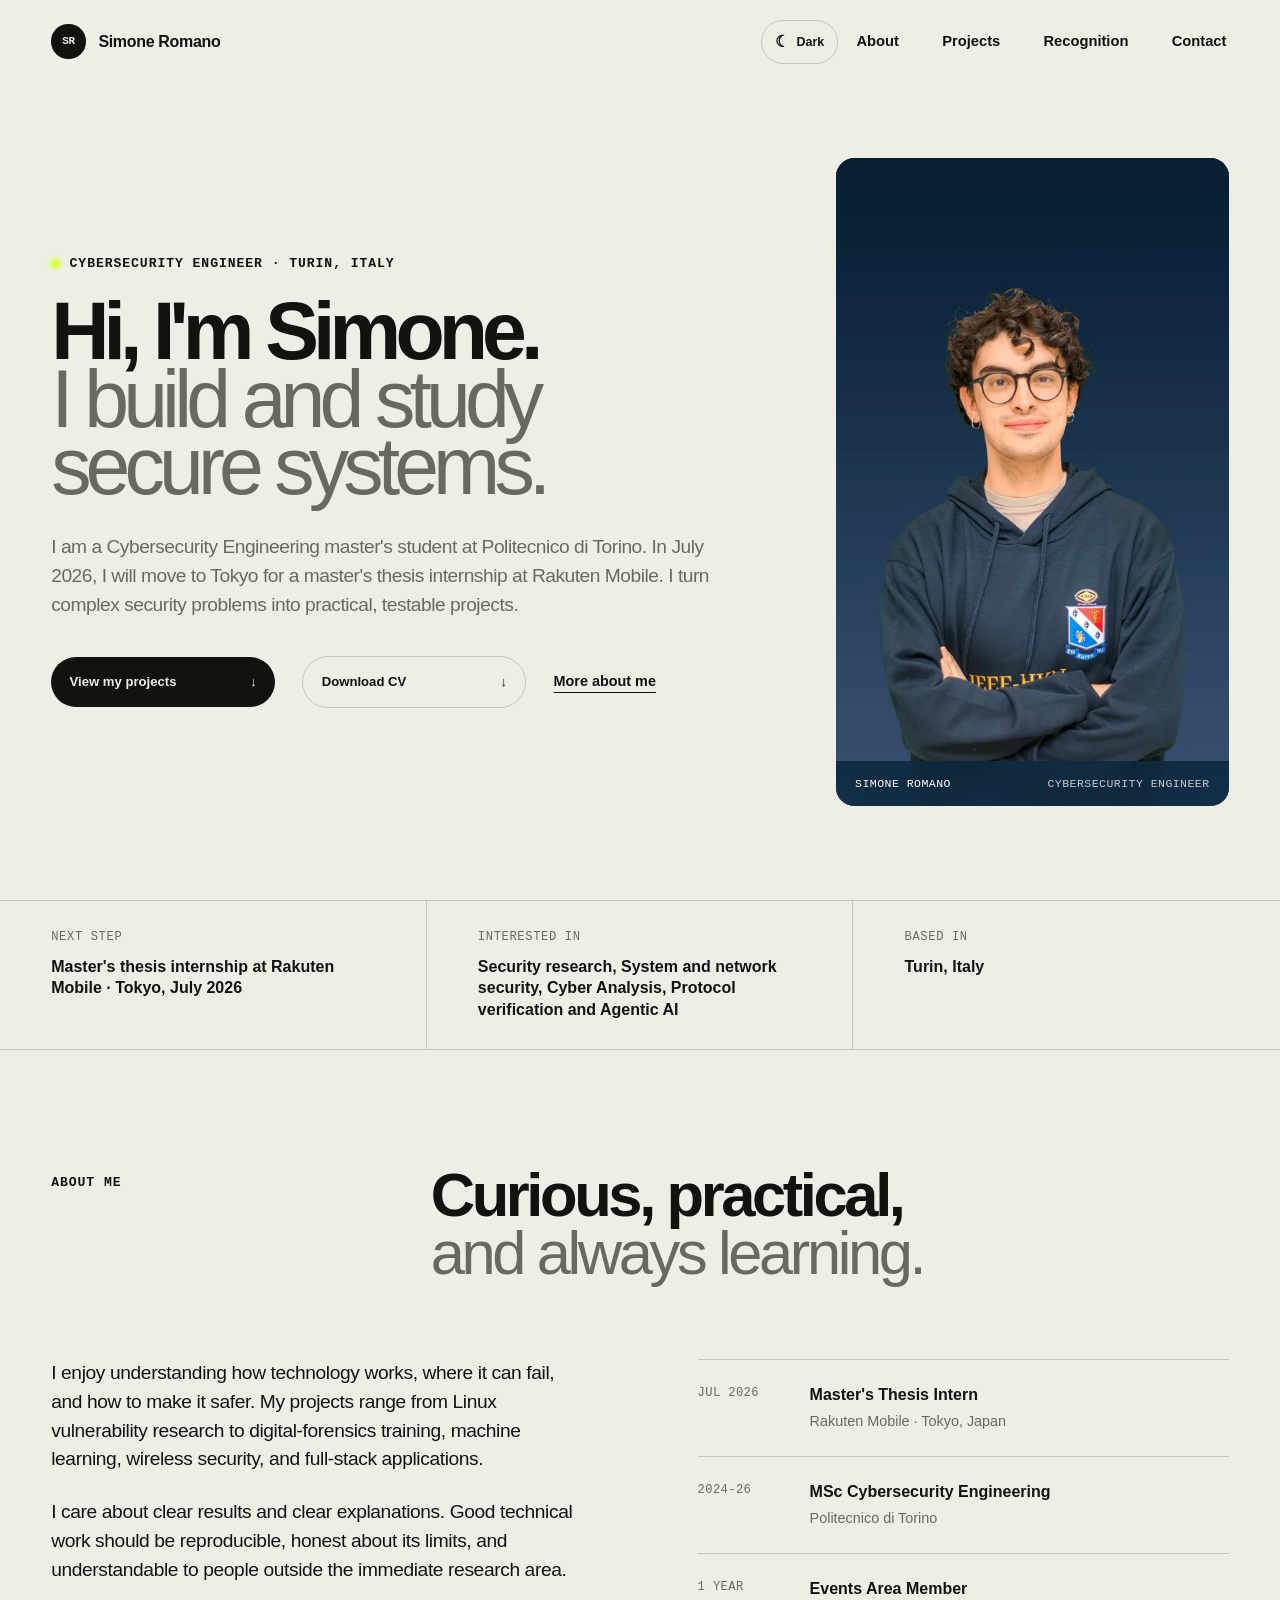
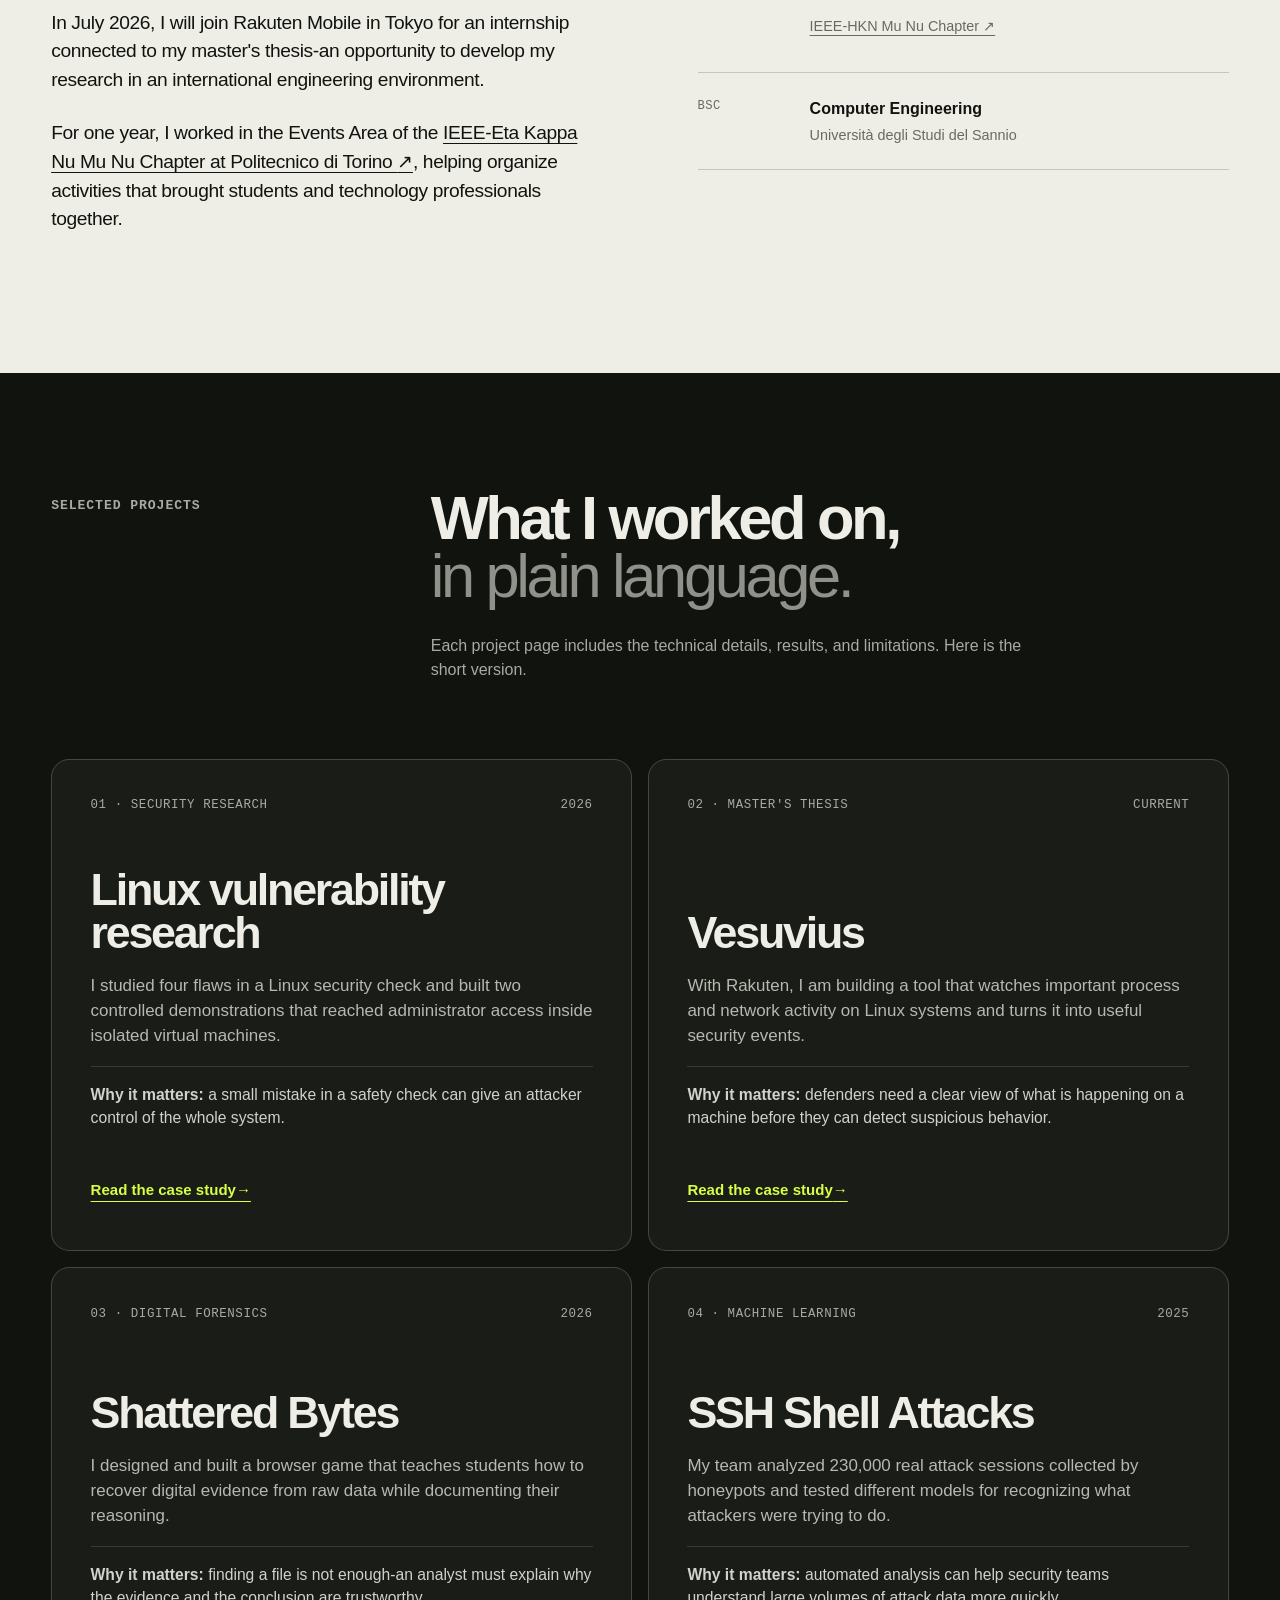
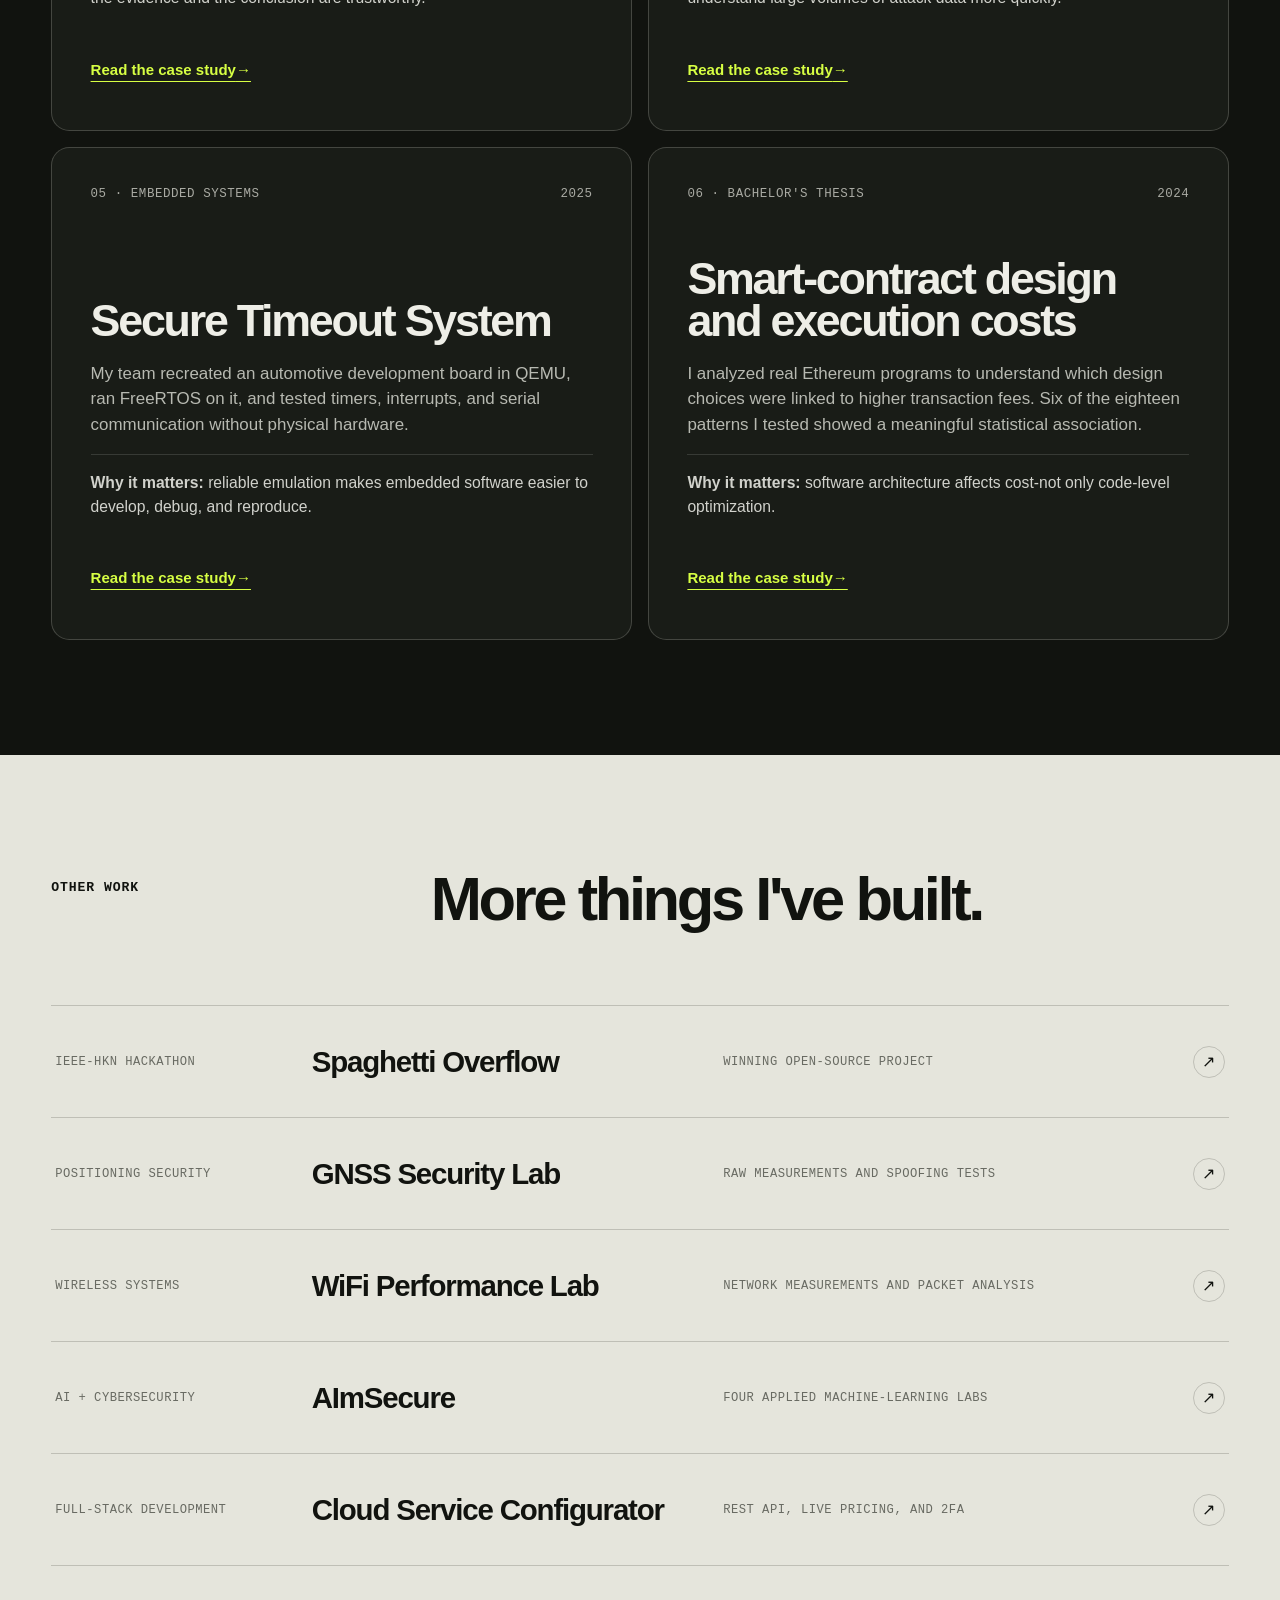
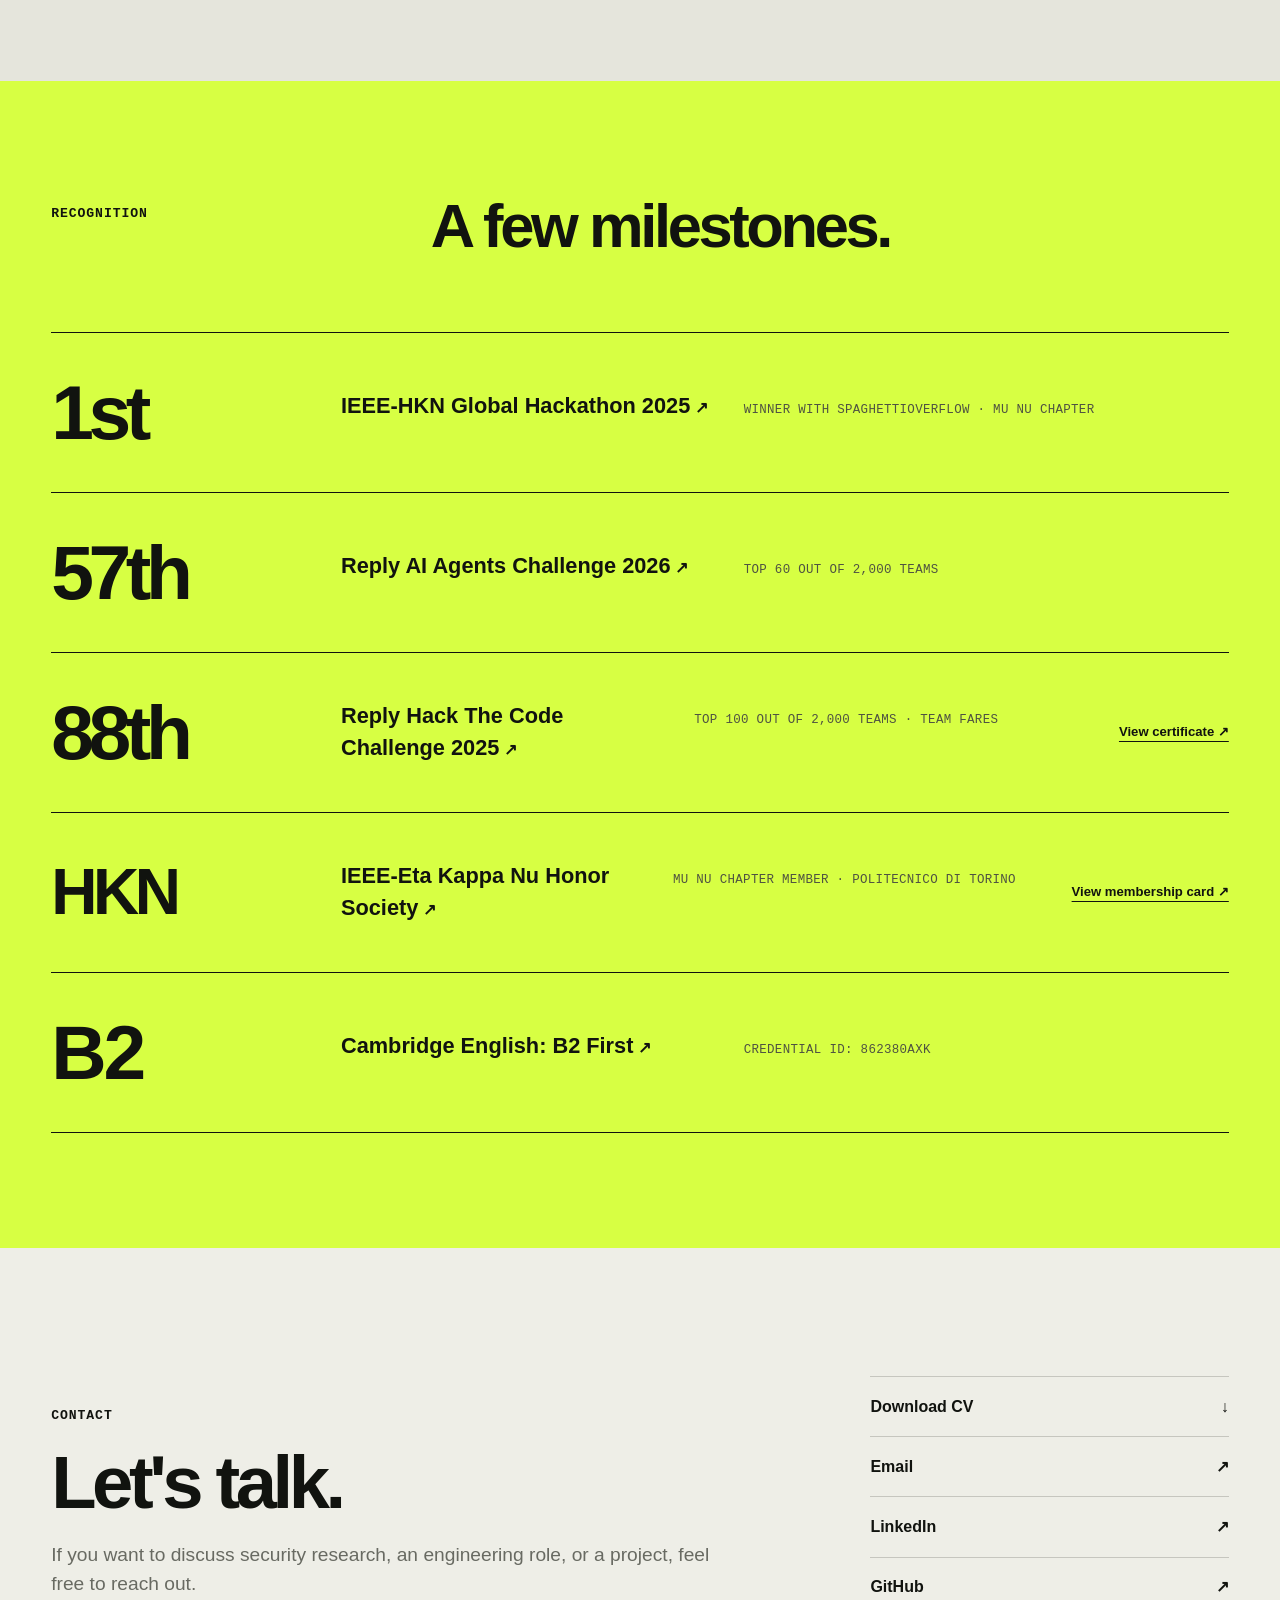
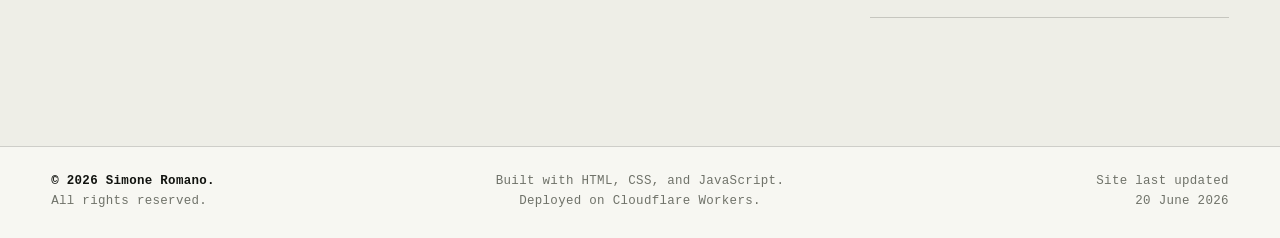
==== commit 594a385a: "feat(resume): added resume download" ====
--- a/index.html
+++ b/index.html
@@ -5,12 +5,12 @@
   <meta name="viewport" content="width=device-width, initial-scale=1">
   <meta name="description" content="Simone Romano is a cybersecurity engineer working on security research, digital forensics, applied AI, and secure systems.">
   <meta name="theme-color" content="#eeeee7">
-  <meta property="og:title" content="Simone Romano — Cybersecurity Engineer">
-  <meta property="og:description" content="Security research, digital forensics, applied AI, and secure systems—explained clearly.">
+  <meta property="og:title" content="Simone Romano - Cybersecurity Engineer">
+  <meta property="og:description" content="Security research, digital forensics, applied AI, and secure systems-explained clearly.">
   <meta property="og:type" content="website">
   <meta property="og:url" content="https://sromano-digital-portfolio.simoneromano221.workers.dev/">
   <meta property="og:image" content="https://sromano-digital-portfolio.simoneromano221.workers.dev/resources/simone-romano.webp">
-  <title>Simone Romano — Cybersecurity Engineer</title>
+  <title>Simone Romano - Cybersecurity Engineer</title>
   <script>document.documentElement.classList.add('js');try{const theme=localStorage.getItem('theme');if(theme==='dark'||(!theme&&matchMedia('(prefers-color-scheme: dark)').matches))document.documentElement.dataset.theme='dark'}catch(_){if(matchMedia('(prefers-color-scheme: dark)').matches)document.documentElement.dataset.theme='dark'}</script>
   <link rel="icon" href="favicon.svg" type="image/svg+xml">
   <link rel="stylesheet" href="styles.css">
@@ -44,6 +44,7 @@
         <p class="hero-intro">I am a Cybersecurity Engineering master's student at Politecnico di Torino. In July 2026, I will move to Tokyo for a master's thesis internship at Rakuten Mobile. I turn complex security problems into practical, testable projects.</p>
         <div class="hero-actions">
           <a class="button button-primary" href="#work">View my projects <span aria-hidden="true">↓</span></a>
+          <a class="button button-secondary" href="resources/Simone_Romano_CV.pdf" download aria-label="Download Simone Romano's CV as a PDF">Download CV <span aria-hidden="true">↓</span></a>
           <a class="text-link" href="#about">More about me</a>
         </div>
       </div>
@@ -68,12 +69,12 @@
         <div class="about-simple-copy reveal">
           <p>I enjoy understanding how technology works, where it can fail, and how to make it safer. My projects range from Linux vulnerability research to digital-forensics training, machine learning, wireless security, and full-stack applications.</p>
           <p>I care about clear results and clear explanations. Good technical work should be reproducible, honest about its limits, and understandable to people outside the immediate research area.</p>
-          <p>In July 2026, I will join Rakuten Mobile in Tokyo for an internship connected to my master's thesis—an opportunity to develop my research in an international engineering environment.</p>
+          <p>In July 2026, I will join Rakuten Mobile in Tokyo for an internship connected to my master's thesis-an opportunity to develop my research in an international engineering environment.</p>
           <p>For one year, I worked in the Events Area of the <a href="https://www.hknpolito.org/" target="_blank" rel="noreferrer">IEEE-Eta Kappa Nu Mu Nu Chapter at Politecnico di Torino <span aria-hidden="true">↗</span></a>, helping organize activities that brought students and technology professionals together.</p>
         </div>
         <div class="profile-timeline reveal">
           <div class="profile-row"><span>Jul 2026</span><div><strong>Master's Thesis Intern</strong><p>Rakuten Mobile · Tokyo, Japan</p></div></div>
-          <div class="profile-row"><span>2024—26</span><div><strong>MSc Cybersecurity Engineering</strong><p>Politecnico di Torino</p></div></div>
+          <div class="profile-row"><span>2024-26</span><div><strong>MSc Cybersecurity Engineering</strong><p>Politecnico di Torino</p></div></div>
           <div class="profile-row"><span>1 year</span><div><strong>Events Area Member</strong><p><a href="https://www.hknpolito.org/" target="_blank" rel="noreferrer">IEEE-HKN Mu Nu Chapter ↗</a></p></div></div>
           <div class="profile-row"><span>BSc</span><div><strong>Computer Engineering</strong><p>Università degli Studi del Sannio</p></div></div>
         </div>
@@ -108,7 +109,7 @@
           <div class="simple-project-top"><span>03 · Digital forensics</span><span>2026</span></div>
           <h3>Shattered Bytes</h3>
           <p>I designed and built a browser game that teaches students how to recover digital evidence from raw data while documenting their reasoning.</p>
-          <p class="project-why"><strong>Why it matters:</strong> finding a file is not enough—an analyst must explain why the evidence and the conclusion are trustworthy.</p>
+          <p class="project-why"><strong>Why it matters:</strong> finding a file is not enough-an analyst must explain why the evidence and the conclusion are trustworthy.</p>
           <a href="case-studies/shattered-bytes.html">Read the case study <span aria-hidden="true">→</span></a>
         </article>
 
@@ -132,7 +133,7 @@
           <div class="simple-project-top"><span>06 · Bachelor's thesis</span><span>2024</span></div>
           <h3>Smart-contract design and execution costs</h3>
           <p>I analyzed real Ethereum programs to understand which design choices were linked to higher transaction fees. Six of the eighteen patterns I tested showed a meaningful statistical association.</p>
-          <p class="project-why"><strong>Why it matters:</strong> software architecture affects cost—not only code-level optimization.</p>
+          <p class="project-why"><strong>Why it matters:</strong> software architecture affects cost-not only code-level optimization.</p>
           <a href="case-studies/smart-contract-gas-costs.html">Read the case study <span aria-hidden="true">→</span></a>
         </article>
       </div>
@@ -188,6 +189,7 @@
         <p>If you want to discuss security research, an engineering role, or a project, feel free to reach out.</p>
       </div>
       <div class="contact-links reveal">
+        <a href="resources/Simone_Romano_CV.pdf" download>Download CV <span aria-hidden="true">↓</span></a>
         <a href="mailto:simoneromano221@gmail.com">Email <span aria-hidden="true">↗</span></a>
         <a href="https://www.linkedin.com/in/simone-romano-383277307/" target="_blank" rel="noreferrer">LinkedIn <span aria-hidden="true">↗</span></a>
         <a href="https://github.com/sroman0" target="_blank" rel="noreferrer">GitHub <span aria-hidden="true">↗</span></a>
--- a/styles.css
+++ b/styles.css
@@ -62,6 +62,8 @@
 .button:hover { transform: translateY(-2px); }
 .button-primary { background: var(--ink); color: var(--paper); }
 .button-primary:hover { background: #292d24; }
+.button-secondary { border: 1px solid var(--line); background: transparent; color: var(--ink); }
+.button-secondary:hover { background: var(--paper-2); }
 .text-link { display: inline-flex; align-items: center; min-height: 2.75rem; font-size: .9rem; font-weight: 650; text-underline-offset: .35rem; text-decoration-thickness: 1px; }
 
 .hero-system { position: relative; justify-self: center; width: min(38vw, 33rem); aspect-ratio: 1; border: 1px solid var(--line); border-radius: 50%; }
@@ -335,6 +337,7 @@
 
 /* Dark theme */
 html[data-theme="dark"] .site-header.scrolled { background: rgba(17, 19, 15, .9); }
+html[data-theme="dark"] .button-primary:hover { background: #d8dad2; }
 html[data-theme="dark"] .projects-simple { background: #090b08; color: #eeeee7; }
 html[data-theme="dark"] .other-work-simple { background: #191c17; }
 html[data-theme="dark"] .compact-project-list a:hover { background: rgba(255, 255, 255, .06); }
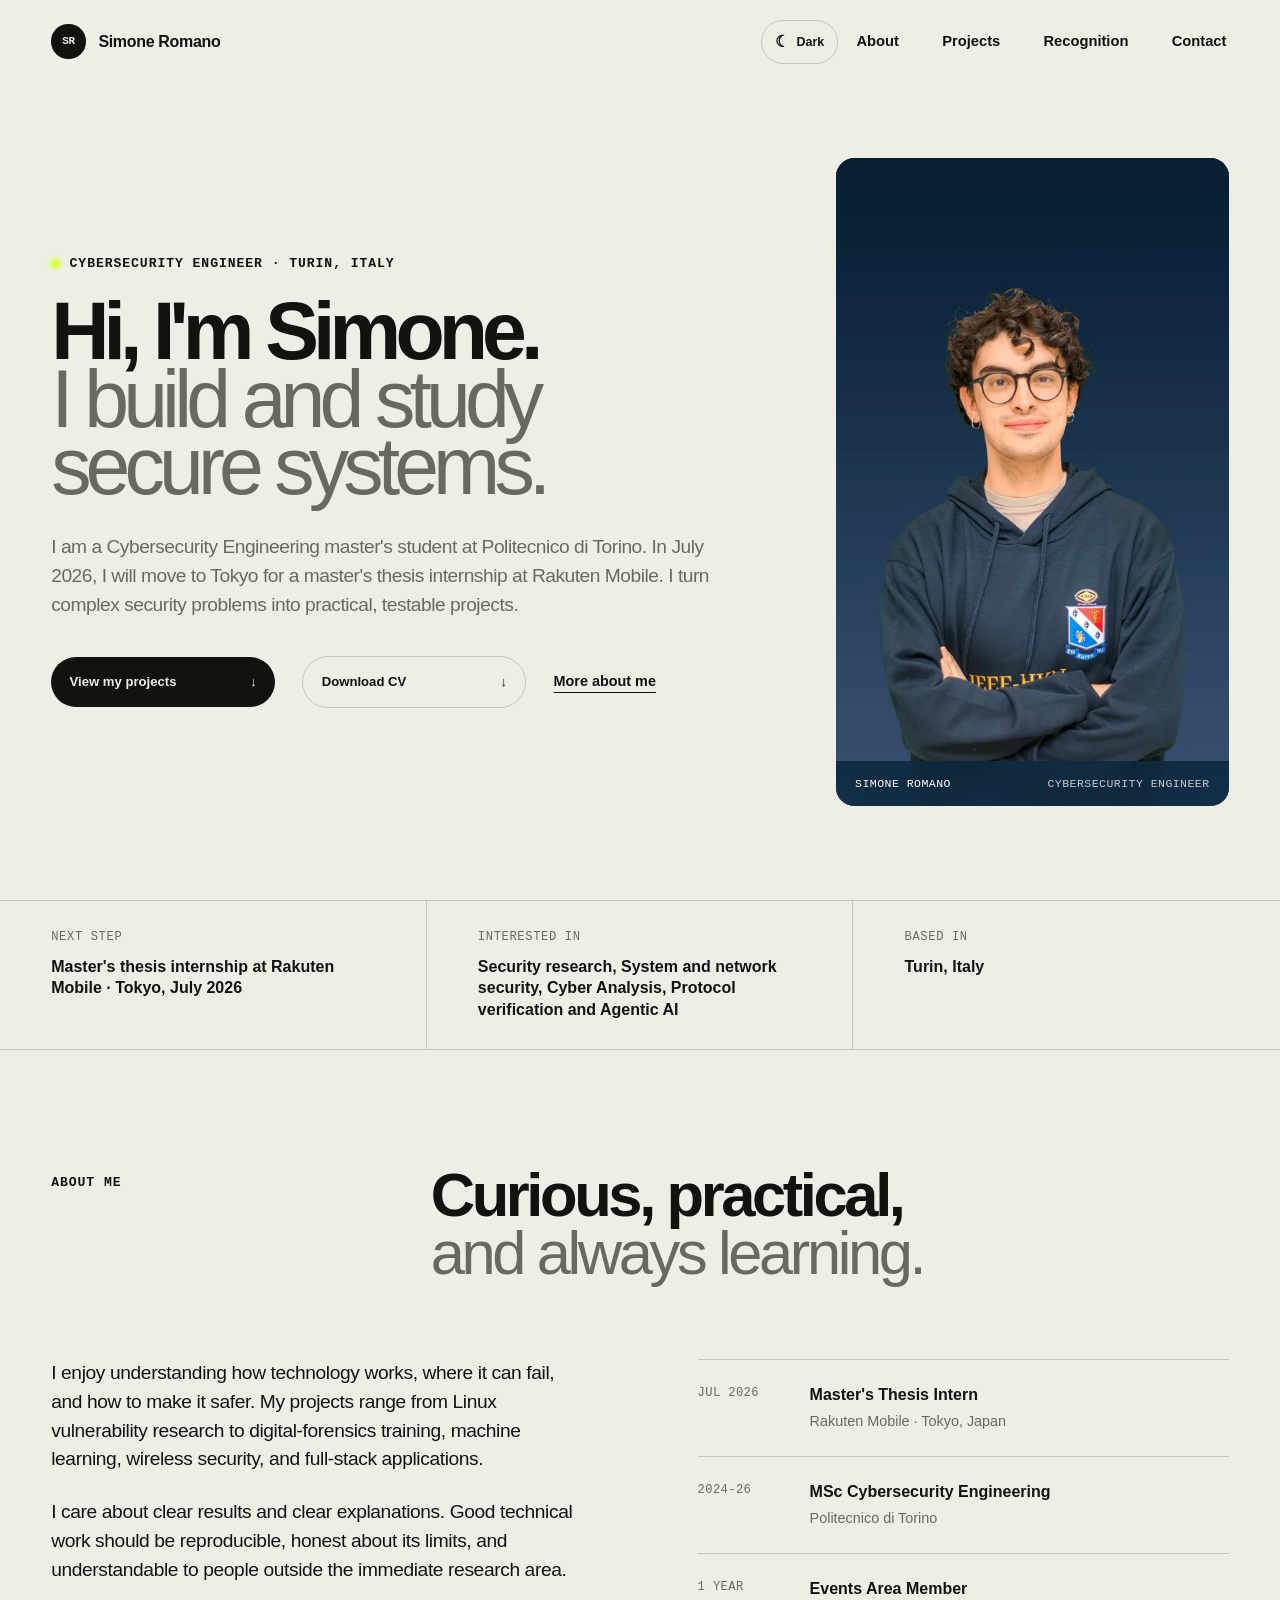
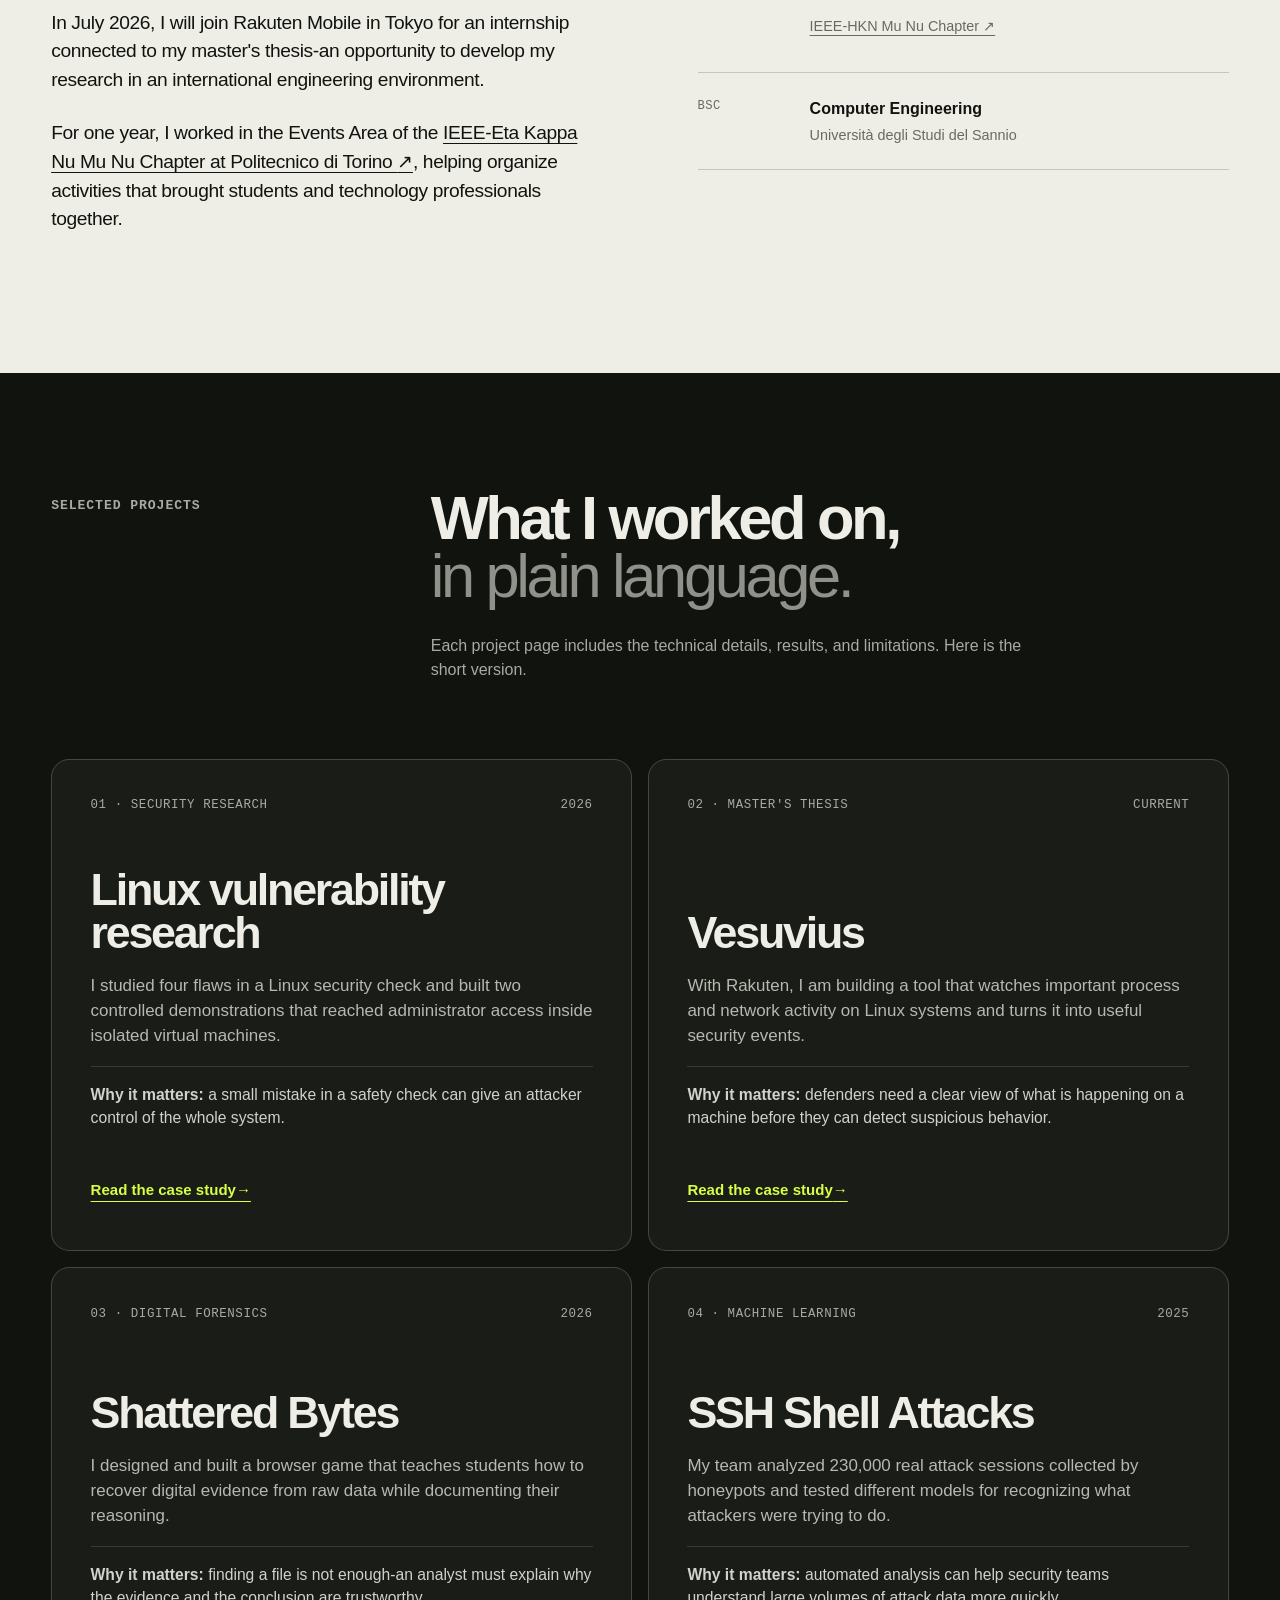
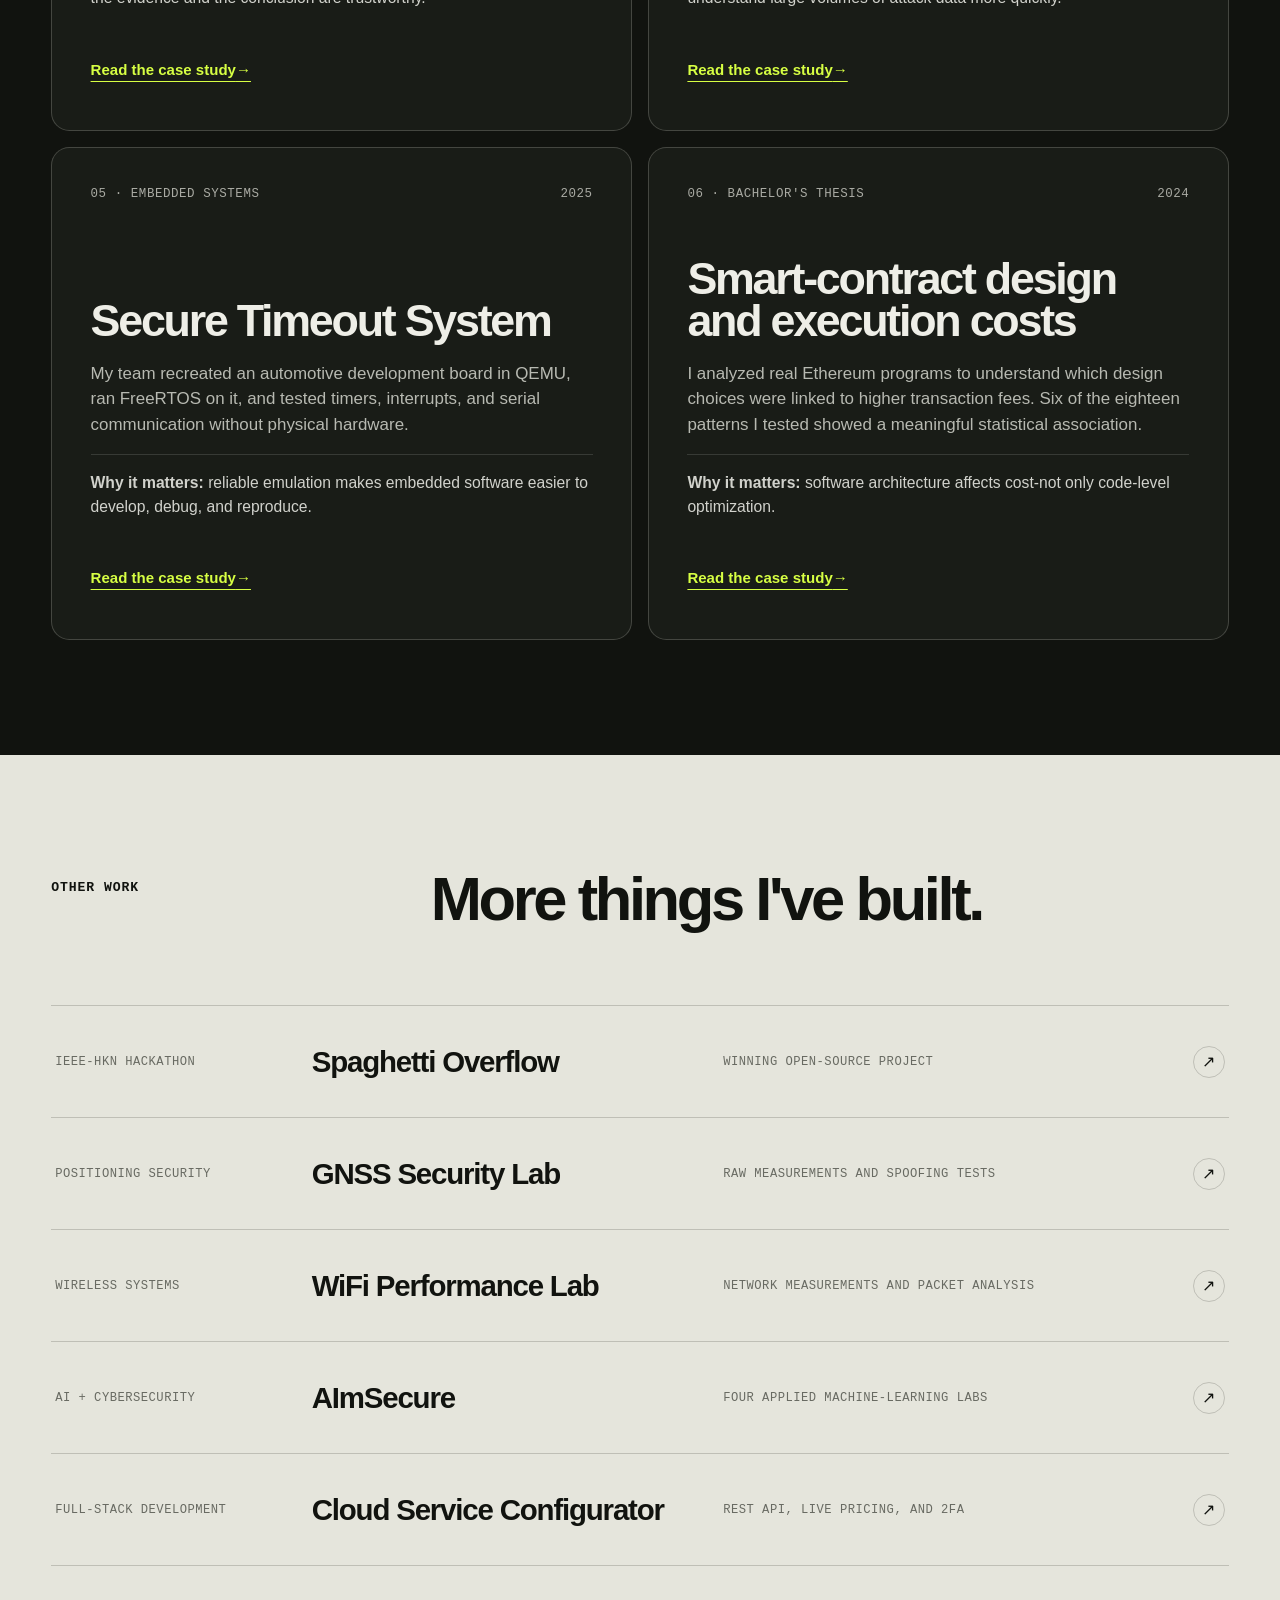
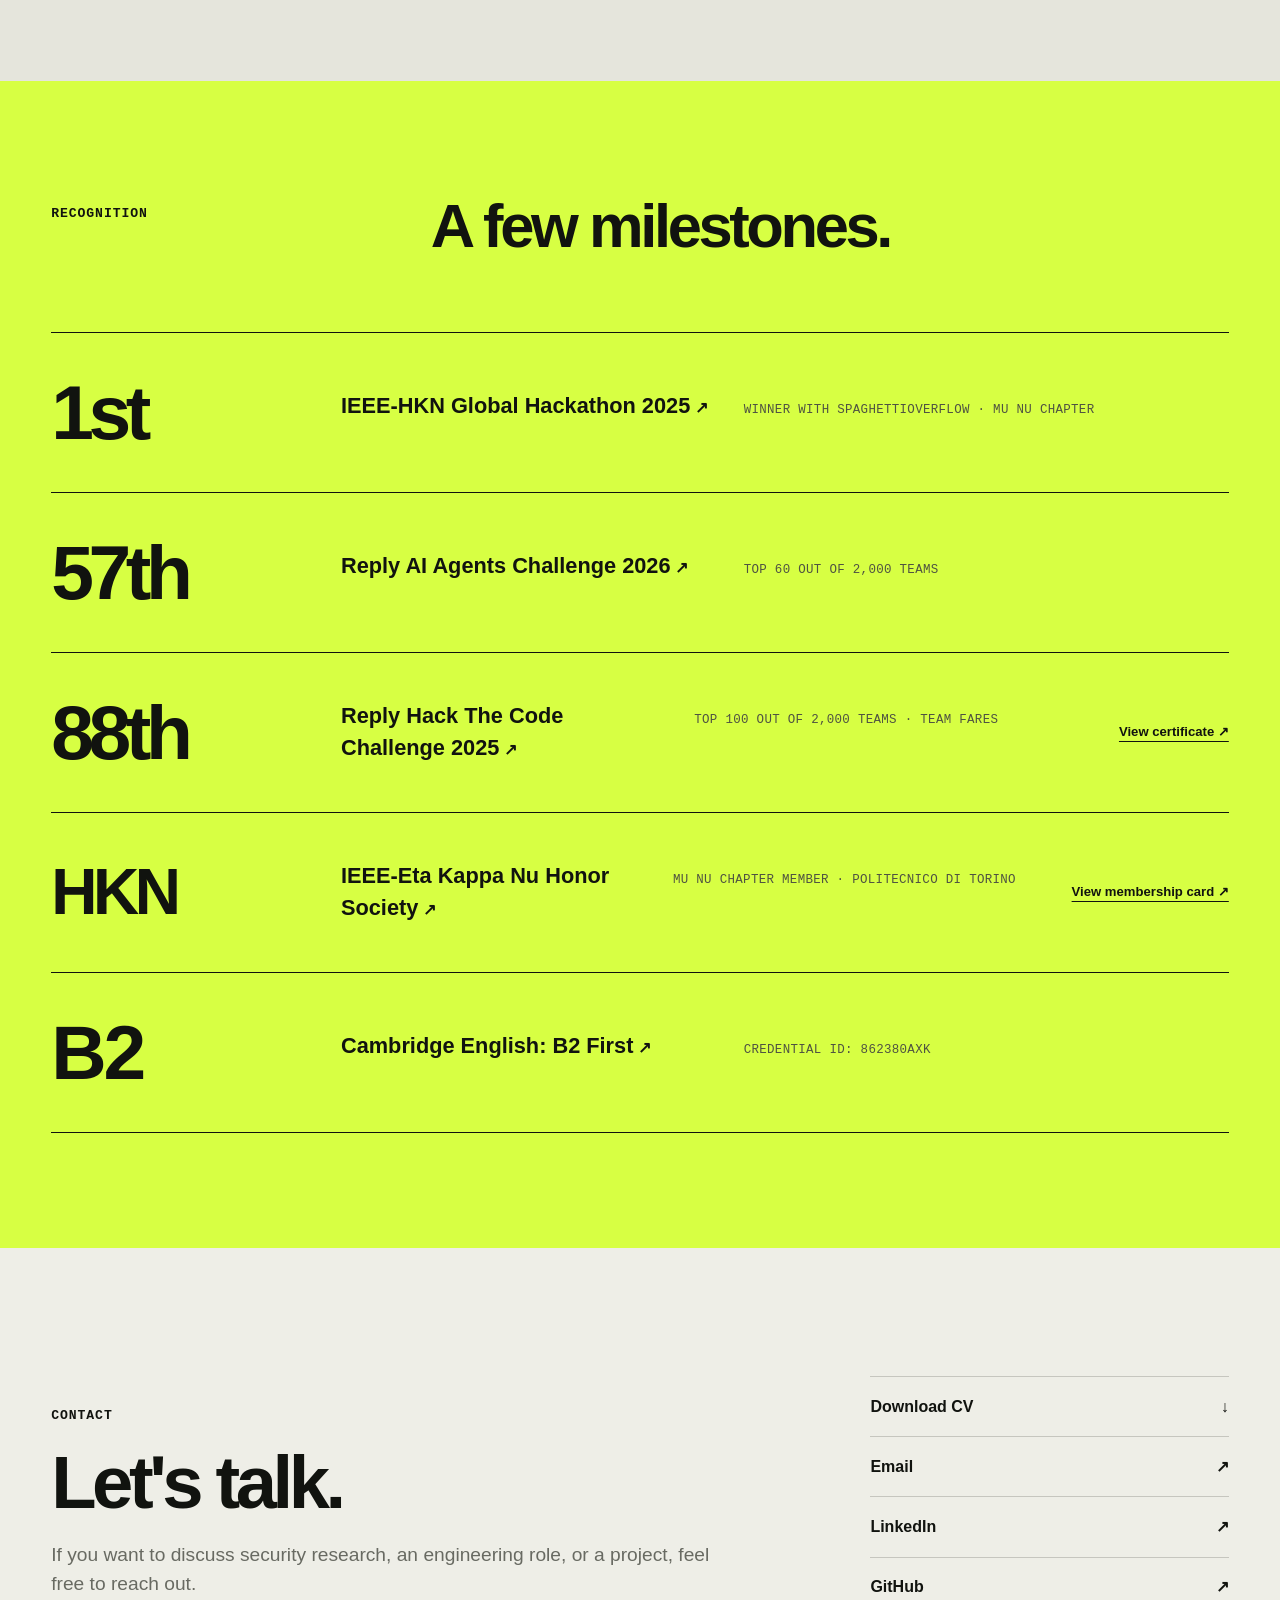
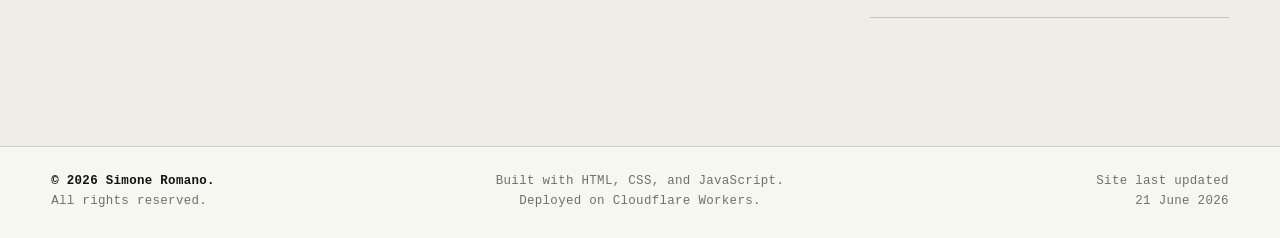
==== commit a1259bea: "refactor" ====
--- a/index.html
+++ b/index.html
@@ -2,6 +2,7 @@
 <html lang="en">
 <head>
   <meta charset="utf-8">
+  <meta name="google-site-verification" content="yOmkLz0ii3D3-Q9JQLryXQwL53_J8-Ob07PyP1tt4FM" />
   <meta name="viewport" content="width=device-width, initial-scale=1">
   <meta name="description" content="Simone Romano is a cybersecurity engineer working on security research, digital forensics, applied AI, and secure systems.">
   <meta name="theme-color" content="#eeeee7">
@@ -200,7 +201,7 @@
   <footer class="portfolio-footer">
     <div><strong>© <span data-year></span> Simone Romano.</strong><span>All rights reserved.</span></div>
     <div><span>Built with HTML, CSS, and JavaScript.</span><span>Deployed on Cloudflare Workers.</span></div>
-    <div><span>Site last updated</span><time datetime="2026-06-20">20 June 2026</time></div>
+    <div><span>Site last updated</span><time datetime="2026-06-21">21 June 2026</time></div>
   </footer>
 </body>
 </html>
